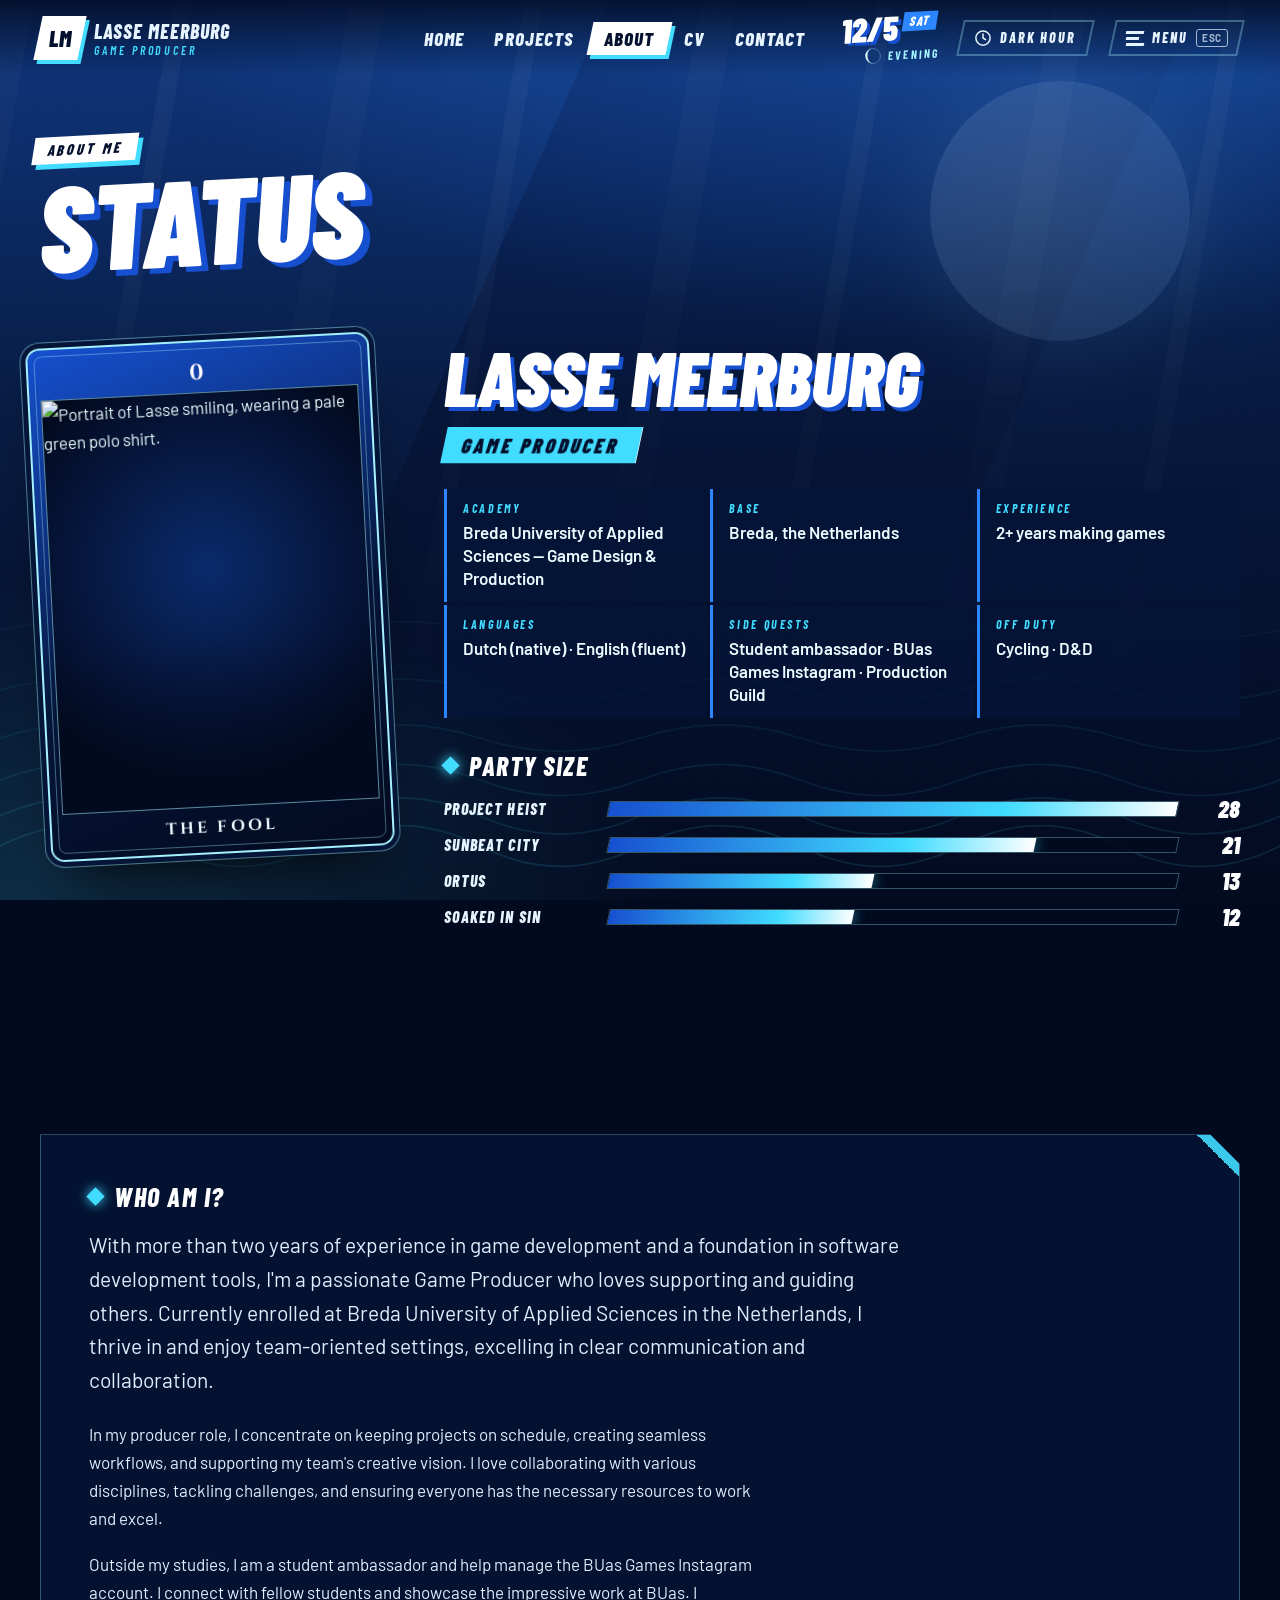
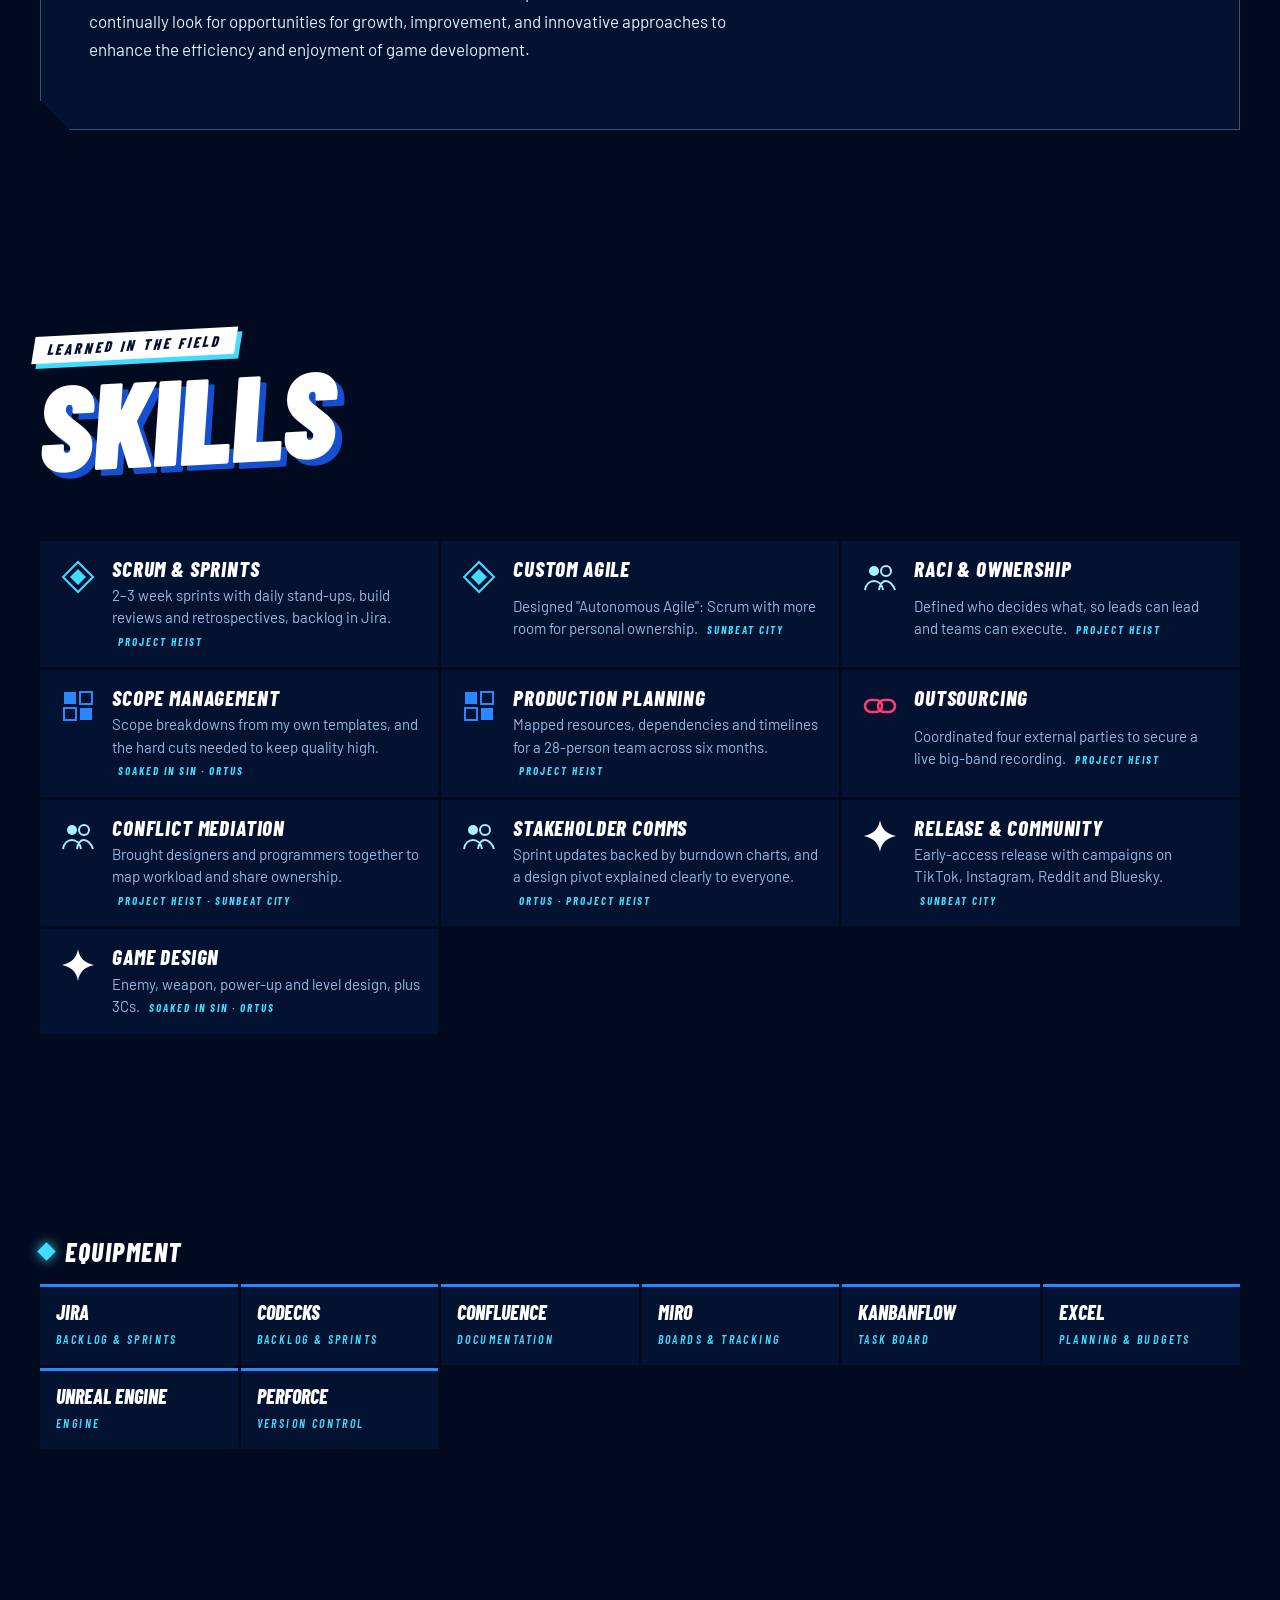
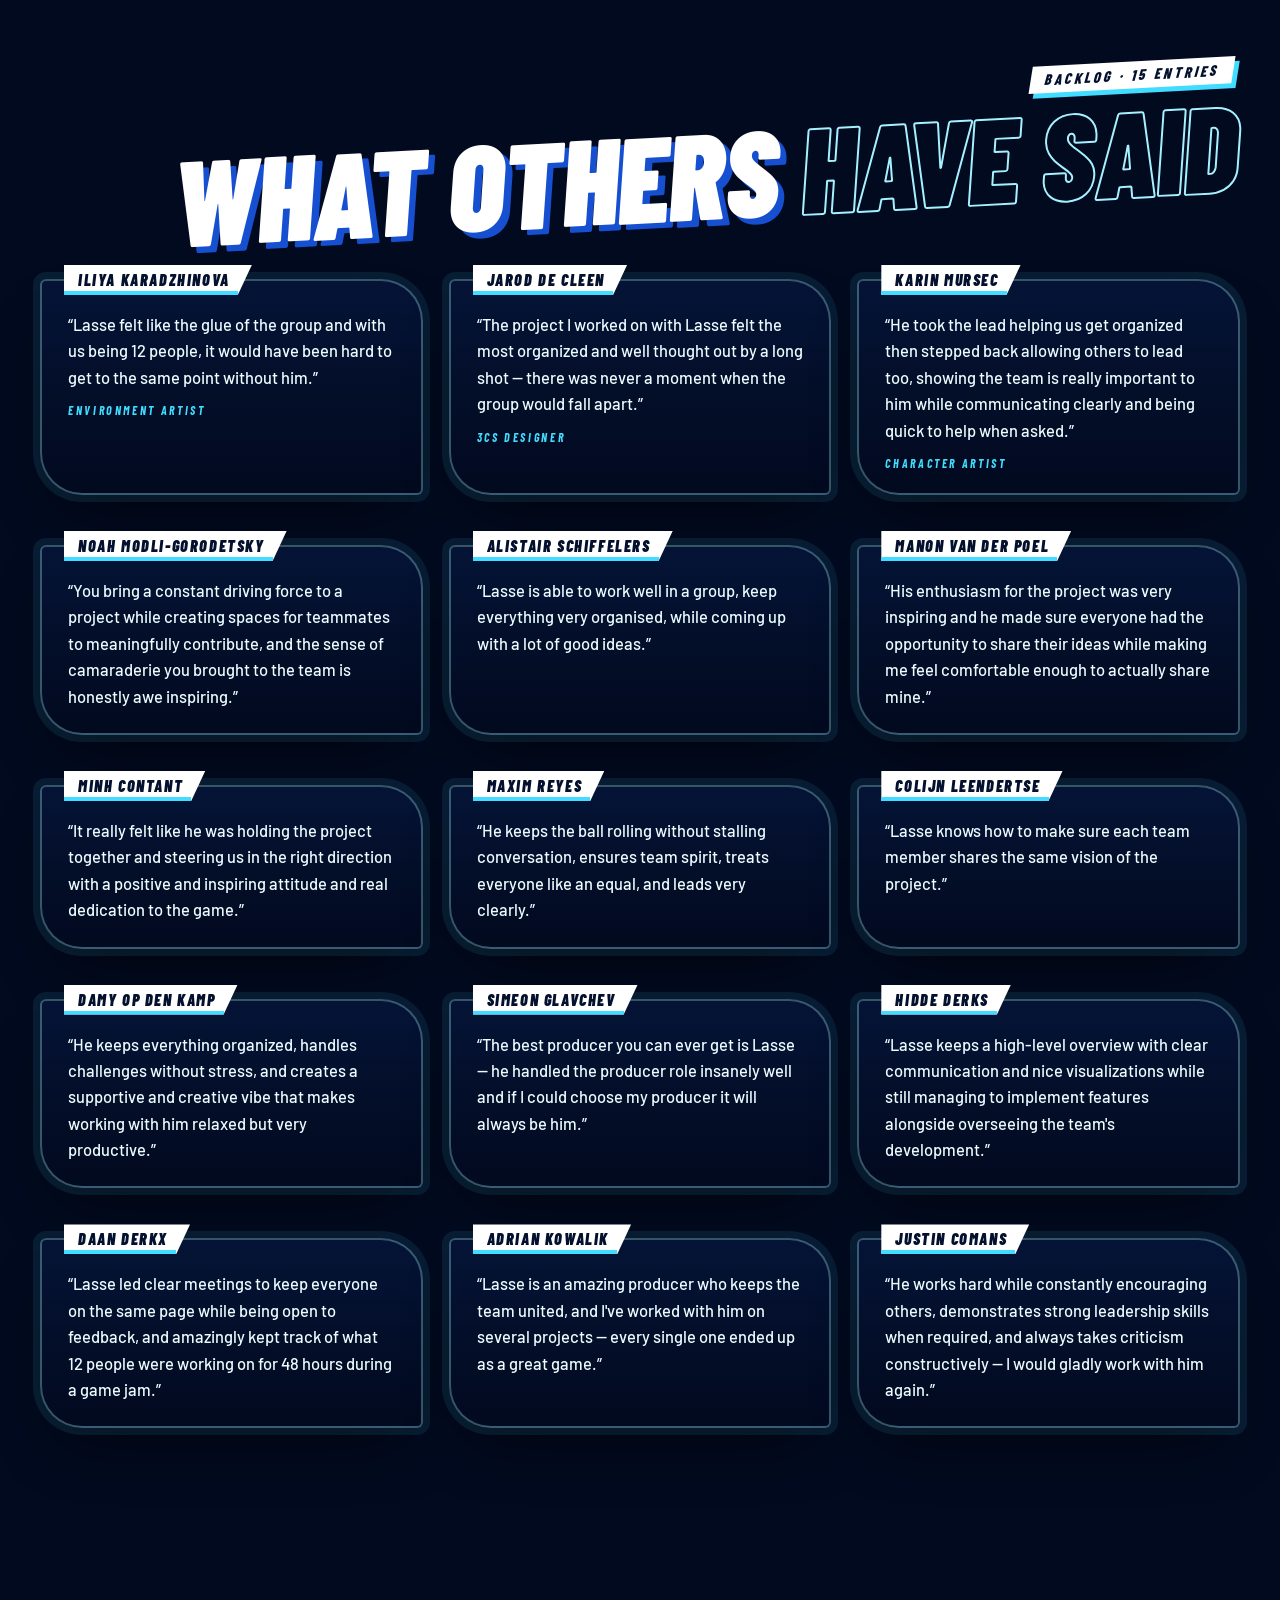
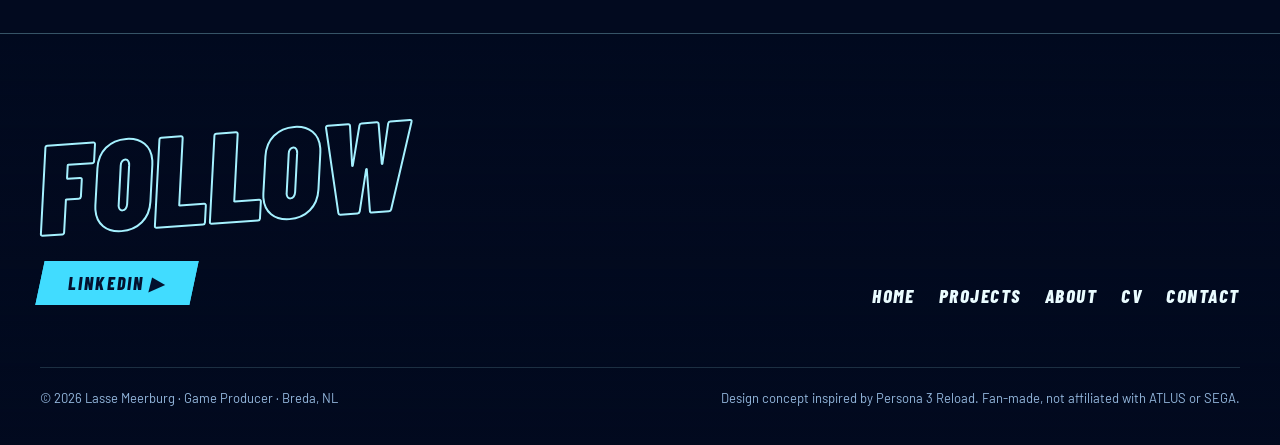
==== about.html @ f98d1767 "Add Persona 3 Reload-inspired portfolio concept Static redesign concept of lassemeerburg.squarespace" ====
<!doctype html>
<html lang="en" data-root="." data-page="about">
<head>
<meta charset="utf-8">
<meta name="viewport" content="width=device-width, initial-scale=1">
<title>About — Lasse Meerburg</title>
<meta name="description" content="About Lasse Meerburg: Game Producer at Breda University of Applied Sciences, his skills, tools and what teammates say about working with him.">
<meta name="theme-color" content="#051538">
<link rel="icon" href="data:image/svg+xml,%3Csvg xmlns='http://www.w3.org/2000/svg' viewBox='0 0 32 32'%3E%3Crect width='32' height='32' rx='7' fill='%23051538'/%3E%3Ccircle cx='16' cy='16' r='10' fill='%2341dcff'/%3E%3Ccircle cx='21' cy='12' r='9' fill='%23051538'/%3E%3C/svg%3E">
<link rel="preconnect" href="https://fonts.googleapis.com">
<link rel="preconnect" href="https://fonts.gstatic.com" crossorigin>
<link rel="stylesheet" href="https://fonts.googleapis.com/css2?family=Barlow+Condensed:ital,wght@0,500;0,600;0,700;0,800;0,900;1,500;1,600;1,700;1,800;1,900&family=Barlow:ital,wght@0,400;0,500;0,600;0,700;1,400&family=Cinzel:wght@500;700&display=swap">
<link rel="stylesheet" href="assets/css/style.css">
<script>(function(d){d.classList.add('js');try{var q=location.search.match(/[?&]theme=(dark-hour|day)(?=&|$)/),t=q?q[1]:localStorage.getItem('p3-theme');if(q)localStorage.setItem('p3-theme',t);if(t==='dark-hour'||(!t&&new Date().getHours()===0))d.dataset.theme='dark-hour';if(sessionStorage.getItem('p3-wipe'))d.classList.add('wipe-pending')}catch(e){}setTimeout(function(){if(!window.__p3)d.classList.remove('js','wipe-pending')},3000)})(document.documentElement)</script>
<script src="assets/js/site.js" defer></script>
</head>
<body>
<noscript><nav class="wrap" style="padding:20px 0"><a href="index.html">Home</a> · <a href="projects.html">Projects</a> · <a href="about.html">About</a> · <a href="cv.html">CV</a> · <a href="contact.html">Contact</a></nav></noscript>

<main id="main">

  <!-- ===== Status ===== -->
  <section class="section" style="padding-top:calc(var(--header-h) + 60px)" aria-labelledby="page-title">
    <div class="wrap">
      <header class="title">
        <span class="title__kicker">About me</span>
        <h1 class="title__main" id="page-title">Status</h1>
      </header>

      <div class="status">
        <div class="status__card">
          <div class="arcana" data-tilt>
            <span class="arcana__num">0</span>
            <span class="arcana__art"><img src="https://images.squarespace-cdn.com/content/v1/67a513989b3bf35e9ae5f112/c608c3dd-22d5-4766-8b79-aef9ff87ccad/picture+of+me.jpg?format=750w" alt="Portrait of Lasse smiling, wearing a pale green polo shirt."></span>
            <span class="arcana__name">The Fool</span>
          </div>
        </div>

        <div>
          <h2 class="status__name">Lasse Meerburg</h2>
          <p class="status__class">Game Producer</p>
          <dl class="params">
            <div><dt>Academy</dt><dd>Breda University of Applied Sciences — Game Design &amp; Production</dd></div>
            <div><dt>Base</dt><dd>Breda, the Netherlands</dd></div>
            <div><dt>Experience</dt><dd>2+ years making games</dd></div>
            <div><dt>Languages</dt><dd>Dutch (native) · English (fluent)</dd></div>
            <div><dt>Side quests</dt><dd>Student ambassador · BUas Games Instagram · Production Guild</dd></div>
            <div><dt>Off duty</dt><dd>Cycling · D&amp;D</dd></div>
          </dl>

          <h3 class="label">Party size</h3>
          <ul class="bars" data-reveal aria-label="Team size per project">
            <li class="bar"><span class="bar__label">Project Heist</span><span class="bar__track"><span class="bar__fill" style="--v:100%"></span></span><span class="bar__val">28</span></li>
            <li class="bar"><span class="bar__label">Sunbeat City</span><span class="bar__track"><span class="bar__fill" style="--v:75%"></span></span><span class="bar__val">21</span></li>
            <li class="bar"><span class="bar__label">ORTUS</span><span class="bar__track"><span class="bar__fill" style="--v:46.4%"></span></span><span class="bar__val">13</span></li>
            <li class="bar"><span class="bar__label">Soaked in Sin</span><span class="bar__track"><span class="bar__fill" style="--v:42.9%"></span></span><span class="bar__val">12</span></li>
          </ul>
        </div>
      </div>
    </div>
  </section>

  <!-- ===== Who am I ===== -->
  <section class="section section--tight" aria-labelledby="who-title">
    <div class="wrap">
      <div class="panel prose" data-reveal>
        <h2 class="label" id="who-title">Who am I?</h2>
        <p class="lead">With more than two years of experience in game development and a foundation in software development tools, I'm a passionate Game Producer who loves supporting and guiding others. Currently enrolled at Breda University of Applied Sciences in the Netherlands, I thrive in and enjoy team-oriented settings, excelling in clear communication and collaboration.</p>
        <p>In my producer role, I concentrate on keeping projects on schedule, creating seamless workflows, and supporting my team's creative vision. I love collaborating with various disciplines, tackling challenges, and ensuring everyone has the necessary resources to work and excel.</p>
        <p>Outside my studies, I am a student ambassador and help manage the BUas Games Instagram account. I connect with fellow students and showcase the impressive work at BUas. I continually look for opportunities for growth, improvement, and innovative approaches to enhance the efficiency and enjoyment of game development.</p>
      </div>
    </div>
  </section>

  <!-- ===== Skills ===== -->
  <section class="section" aria-labelledby="skills-title">
    <div class="wrap">
      <header class="title" data-reveal>
        <span class="title__kicker">Learned in the field</span>
        <h2 class="title__main" id="skills-title">Skills</h2>
      </header>
      <ul class="skills" data-reveal>
        <li class="skill"><span class="skill__icon" style="color:var(--cyan)"><svg viewBox="0 0 34 34" aria-hidden="true"><path d="M17 2 32 17 17 32 2 17Z" fill="none" stroke="currentColor" stroke-width="2"/><path d="M17 9 25 17 17 25 9 17Z" fill="currentColor"/></svg></span><span class="skill__name">Scrum &amp; Sprints</span><span class="skill__desc">2–3 week sprints with daily stand-ups, build reviews and retrospectives, backlog in Jira. <span class="skill__src">Project Heist</span></span></li>
        <li class="skill"><span class="skill__icon" style="color:var(--cyan)"><svg viewBox="0 0 34 34" aria-hidden="true"><path d="M17 2 32 17 17 32 2 17Z" fill="none" stroke="currentColor" stroke-width="2"/><path d="M17 9 25 17 17 25 9 17Z" fill="currentColor"/></svg></span><span class="skill__name">Custom Agile</span><span class="skill__desc">Designed "Autonomous Agile": Scrum with more room for personal ownership. <span class="skill__src">Sunbeat City</span></span></li>
        <li class="skill"><span class="skill__icon" style="color:var(--aqua)"><svg viewBox="0 0 34 34" aria-hidden="true"><circle cx="11" cy="11" r="5" fill="currentColor"/><circle cx="23" cy="11" r="5" fill="none" stroke="currentColor" stroke-width="2"/><path d="M2 30c1-6 5-9 9-9s8 3 9 9M16 30c1-6 4-9 7-9s7 3 9 9" fill="none" stroke="currentColor" stroke-width="2"/></svg></span><span class="skill__name">RACI &amp; Ownership</span><span class="skill__desc">Defined who decides what, so leads can lead and teams can execute. <span class="skill__src">Project Heist</span></span></li>
        <li class="skill"><span class="skill__icon" style="color:var(--azure)"><svg viewBox="0 0 34 34" aria-hidden="true"><rect x="3" y="3" width="12" height="12" fill="currentColor"/><rect x="19" y="3" width="12" height="12" fill="none" stroke="currentColor" stroke-width="2"/><rect x="3" y="19" width="12" height="12" fill="none" stroke="currentColor" stroke-width="2"/><rect x="19" y="19" width="12" height="12" fill="currentColor"/></svg></span><span class="skill__name">Scope Management</span><span class="skill__desc">Scope breakdowns from my own templates, and the hard cuts needed to keep quality high. <span class="skill__src">Soaked in Sin · ORTUS</span></span></li>
        <li class="skill"><span class="skill__icon" style="color:var(--azure)"><svg viewBox="0 0 34 34" aria-hidden="true"><rect x="3" y="3" width="12" height="12" fill="currentColor"/><rect x="19" y="3" width="12" height="12" fill="none" stroke="currentColor" stroke-width="2"/><rect x="3" y="19" width="12" height="12" fill="none" stroke="currentColor" stroke-width="2"/><rect x="19" y="19" width="12" height="12" fill="currentColor"/></svg></span><span class="skill__name">Production Planning</span><span class="skill__desc">Mapped resources, dependencies and timelines for a 28-person team across six months. <span class="skill__src">Project Heist</span></span></li>
        <li class="skill"><span class="skill__icon" style="color:var(--accent)"><svg viewBox="0 0 34 34" aria-hidden="true"><rect x="2" y="11" width="17" height="12" rx="6" fill="none" stroke="currentColor" stroke-width="2.5"/><rect x="15" y="11" width="17" height="12" rx="6" fill="none" stroke="currentColor" stroke-width="2.5"/></svg></span><span class="skill__name">Outsourcing</span><span class="skill__desc">Coordinated four external parties to secure a live big-band recording. <span class="skill__src">Project Heist</span></span></li>
        <li class="skill"><span class="skill__icon" style="color:var(--aqua)"><svg viewBox="0 0 34 34" aria-hidden="true"><circle cx="11" cy="11" r="5" fill="currentColor"/><circle cx="23" cy="11" r="5" fill="none" stroke="currentColor" stroke-width="2"/><path d="M2 30c1-6 5-9 9-9s8 3 9 9M16 30c1-6 4-9 7-9s7 3 9 9" fill="none" stroke="currentColor" stroke-width="2"/></svg></span><span class="skill__name">Conflict Mediation</span><span class="skill__desc">Brought designers and programmers together to map workload and share ownership. <span class="skill__src">Project Heist · Sunbeat City</span></span></li>
        <li class="skill"><span class="skill__icon" style="color:var(--aqua)"><svg viewBox="0 0 34 34" aria-hidden="true"><circle cx="11" cy="11" r="5" fill="currentColor"/><circle cx="23" cy="11" r="5" fill="none" stroke="currentColor" stroke-width="2"/><path d="M2 30c1-6 5-9 9-9s8 3 9 9M16 30c1-6 4-9 7-9s7 3 9 9" fill="none" stroke="currentColor" stroke-width="2"/></svg></span><span class="skill__name">Stakeholder Comms</span><span class="skill__desc">Sprint updates backed by burndown charts, and a design pivot explained clearly to everyone. <span class="skill__src">ORTUS · Project Heist</span></span></li>
        <li class="skill"><span class="skill__icon" style="color:var(--white)"><svg viewBox="0 0 34 34" aria-hidden="true"><path d="M17 1c1.5 9 6 13.5 16 16-10 2.5-14.5 7-16 16-1.5-9-6-13.5-16-16 10-2.5 14.5-7 16-16Z" fill="currentColor"/></svg></span><span class="skill__name">Release &amp; Community</span><span class="skill__desc">Early-access release with campaigns on TikTok, Instagram, Reddit and Bluesky. <span class="skill__src">Sunbeat City</span></span></li>
        <li class="skill"><span class="skill__icon" style="color:var(--white)"><svg viewBox="0 0 34 34" aria-hidden="true"><path d="M17 1c1.5 9 6 13.5 16 16-10 2.5-14.5 7-16 16-1.5-9-6-13.5-16-16 10-2.5 14.5-7 16-16Z" fill="currentColor"/></svg></span><span class="skill__name">Game Design</span><span class="skill__desc">Enemy, weapon, power-up and level design, plus 3Cs. <span class="skill__src">Soaked in Sin · ORTUS</span></span></li>
      </ul>
    </div>
  </section>

  <!-- ===== Equipment ===== -->
  <section class="section section--tight" aria-labelledby="equip-title">
    <div class="wrap">
      <h2 class="label" id="equip-title">Equipment</h2>
      <ul class="equip" data-reveal>
        <li><b>Jira</b><span>Backlog &amp; sprints</span></li>
        <li><b>Codecks</b><span>Backlog &amp; sprints</span></li>
        <li><b>Confluence</b><span>Documentation</span></li>
        <li><b>Miro</b><span>Boards &amp; tracking</span></li>
        <li><b>KanbanFlow</b><span>Task board</span></li>
        <li><b>Excel</b><span>Planning &amp; budgets</span></li>
        <li><b>Unreal Engine</b><span>Engine</span></li>
        <li><b>Perforce</b><span>Version control</span></li>
      </ul>
    </div>
  </section>

  <!-- ===== Backlog ===== -->
  <section class="section" id="backlog" aria-labelledby="backlog-title">
    <div class="wrap">
      <header class="title title--right" data-reveal>
        <span class="title__kicker">Backlog · 15 entries</span>
        <h2 class="title__main" id="backlog-title">What others <em>have said</em></h2>
      </header>
      <ul class="backlog">
        <li class="dialog dialog--sm" data-reveal><span class="dialog__name">Iliya Karadzhinova</span><p class="dialog__text">“Lasse felt like the glue of the group and with us being 12 people, it would have been hard to get to the same point without him.”</p><p class="dialog__role">Environment Artist</p></li>
        <li class="dialog dialog--sm" data-reveal><span class="dialog__name">Jarod de Cleen</span><p class="dialog__text">“The project I worked on with Lasse felt the most organized and well thought out by a long shot — there was never a moment when the group would fall apart.”</p><p class="dialog__role">3Cs Designer</p></li>
        <li class="dialog dialog--sm" data-reveal><span class="dialog__name">Karin Mursec</span><p class="dialog__text">“He took the lead helping us get organized then stepped back allowing others to lead too, showing the team is really important to him while communicating clearly and being quick to help when asked.”</p><p class="dialog__role">Character Artist</p></li>
        <li class="dialog dialog--sm" data-reveal><span class="dialog__name">Noah Modli-Gorodetsky</span><p class="dialog__text">“You bring a constant driving force to a project while creating spaces for teammates to meaningfully contribute, and the sense of camaraderie you brought to the team is honestly awe inspiring.”</p></li>
        <li class="dialog dialog--sm" data-reveal><span class="dialog__name">Alistair Schiffelers</span><p class="dialog__text">“Lasse is able to work well in a group, keep everything very organised, while coming up with a lot of good ideas.”</p></li>
        <li class="dialog dialog--sm" data-reveal><span class="dialog__name">Manon van der Poel</span><p class="dialog__text">“His enthusiasm for the project was very inspiring and he made sure everyone had the opportunity to share their ideas while making me feel comfortable enough to actually share mine.”</p></li>
        <li class="dialog dialog--sm" data-reveal><span class="dialog__name">Minh Contant</span><p class="dialog__text">“It really felt like he was holding the project together and steering us in the right direction with a positive and inspiring attitude and real dedication to the game.”</p></li>
        <li class="dialog dialog--sm" data-reveal><span class="dialog__name">Maxim Reyes</span><p class="dialog__text">“He keeps the ball rolling without stalling conversation, ensures team spirit, treats everyone like an equal, and leads very clearly.”</p></li>
        <li class="dialog dialog--sm" data-reveal><span class="dialog__name">Colijn Leendertse</span><p class="dialog__text">“Lasse knows how to make sure each team member shares the same vision of the project.”</p></li>
        <li class="dialog dialog--sm" data-reveal><span class="dialog__name">Damy op den Kamp</span><p class="dialog__text">“He keeps everything organized, handles challenges without stress, and creates a supportive and creative vibe that makes working with him relaxed but very productive.”</p></li>
        <li class="dialog dialog--sm" data-reveal><span class="dialog__name">Simeon Glavchev</span><p class="dialog__text">“The best producer you can ever get is Lasse — he handled the producer role insanely well and if I could choose my producer it will always be him.”</p></li>
        <li class="dialog dialog--sm" data-reveal><span class="dialog__name">Hidde Derks</span><p class="dialog__text">“Lasse keeps a high-level overview with clear communication and nice visualizations while still managing to implement features alongside overseeing the team's development.”</p></li>
        <li class="dialog dialog--sm" data-reveal><span class="dialog__name">Daan Derkx</span><p class="dialog__text">“Lasse led clear meetings to keep everyone on the same page while being open to feedback, and amazingly kept track of what 12 people were working on for 48 hours during a game jam.”</p></li>
        <li class="dialog dialog--sm" data-reveal><span class="dialog__name">Adrian Kowalik</span><p class="dialog__text">“Lasse is an amazing producer who keeps the team united, and I've worked with him on several projects — every single one ended up as a great game.”</p></li>
        <li class="dialog dialog--sm" data-reveal><span class="dialog__name">Justin Comans</span><p class="dialog__text">“He works hard while constantly encouraging others, demonstrates strong leadership skills when required, and always takes criticism constructively — I would gladly work with him again.”</p></li>
      </ul>
    </div>
  </section>

</main>
</body>
</html>
---- assets/css/style.css ----
/* ==========================================================================
   Lasse Meerburg — portfolio concept
   Visual direction inspired by Persona 3 Reload (fan-made, unofficial).
   ========================================================================== */

/* ---------- Tokens ------------------------------------------------------- */
:root {
  --abyss: #020a1f;
  --night: #051538;
  --deep: #0b2a6b;
  --blue: #1650d0;
  --azure: #2b86ff;
  --cyan: #41dcff;
  --aqua: #a5f1ff;
  --foam: #eafcff;
  --white: #ffffff;
  --ink: #03112e;
  --accent: #ff3d6e;
  --moon: #dff6ff;
  --moon-glow: rgba(165, 241, 255, .35);

  --text: #e6f4ff;
  --muted: #95b9df;
  --panel: rgba(5, 21, 56, .78);
  --panel-strong: rgba(2, 10, 31, .94);
  --line: rgba(165, 241, 255, .32);

  --skew: -12deg;
  --ease: cubic-bezier(.2, .9, .2, 1);
  --header-h: 76px;

  --f-display: "Barlow Condensed", "Arial Narrow", sans-serif;
  --f-body: "Barlow", system-ui, -apple-system, "Segoe UI", sans-serif;
  --f-tarot: "Cinzel", Georgia, serif;

  color-scheme: dark;
}

/* The Dark Hour: same layout, a sicker palette. */
:root[data-theme="dark-hour"] {
  --abyss: #020803;
  --night: #06170b;
  --deep: #0f3418;
  --blue: #2b6a20;
  --azure: #6fcf2f;
  --cyan: #c4ff4d;
  --aqua: #e3ffad;
  --foam: #f5ffe6;
  --ink: #071203;
  --accent: #e0002a;
  --moon: #f6f39a;
  --moon-glow: rgba(225, 255, 120, .45);

  --text: #effbe2;
  --muted: #a7c596;
  --panel: rgba(6, 23, 11, .8);
  --panel-strong: rgba(2, 10, 4, .95);
  --line: rgba(196, 255, 77, .32);
}

/* ---------- Base --------------------------------------------------------- */
*, *::before, *::after { box-sizing: border-box; }

html {
  -webkit-text-size-adjust: 100%;
  scroll-behavior: smooth;
  scroll-padding-top: calc(var(--header-h) + 16px);
  background: var(--abyss);
}

/* No body background: the root paints the base colour, and the fixed .bg layer
   (z-index -1) has to sit above it but below all content. */
body {
  margin: 0;
  min-height: 100vh;
  color: var(--text);
  font: 400 17px/1.65 var(--f-body);
  overflow-x: hidden;
  transition: color .6s;
}

img { max-width: 100%; display: block; }
a { color: var(--cyan); }
p { margin: 0 0 1.1em; }
::selection { background: var(--cyan); color: var(--ink); }
:focus-visible { outline: 3px solid var(--cyan); outline-offset: 3px; }

.sr-only {
  position: absolute; width: 1px; height: 1px; padding: 0; margin: -1px;
  overflow: hidden; clip: rect(0 0 0 0); white-space: nowrap; border: 0;
}

.skip {
  position: fixed; left: 16px; top: -60px; z-index: 300;
  padding: 10px 16px; background: var(--white); color: var(--ink);
  font: 800 italic 16px/1 var(--f-display); letter-spacing: .1em; text-transform: uppercase;
  text-decoration: none; transition: top .2s;
}
.skip:focus { top: 12px; }

.wrap { width: min(1200px, 100% - 32px); margin-inline: auto; }
.section { position: relative; padding: clamp(64px, 10vw, 140px) 0; }
.section--tight { padding: clamp(40px, 6vw, 80px) 0; }

/* Page-transition guard: keeps the incoming page covered until the wipe runs.
   Auto-reveals after 1.5s in case the script never loads. */
.wipe-pending body { visibility: hidden; animation: unhide 0s 1.5s forwards; }
@keyframes unhide { to { visibility: visible; } }

/* ---------- Background --------------------------------------------------- */
.bg {
  position: fixed; inset: 0; z-index: -1; overflow: hidden; pointer-events: none;
  background:
    radial-gradient(120% 80% at 78% -10%, color-mix(in srgb, var(--azure) 42%, transparent), transparent 60%),
    radial-gradient(90% 60% at 0% 100%, color-mix(in srgb, var(--cyan) 16%, transparent), transparent 60%),
    linear-gradient(180deg, var(--deep) 0%, var(--night) 45%, var(--abyss) 100%);
  transition: background .8s;
}
.bg__shard {
  position: absolute; top: -20vh; width: 60vw; height: 140vh;
  background: linear-gradient(180deg, color-mix(in srgb, var(--azure) 16%, transparent), transparent 70%);
  transform: skewX(-24deg);
}
.bg__shard--1 { left: -28vw; }
.bg__shard--2 { right: -38vw; opacity: .55; }
.bg__rays {
  position: absolute; inset: -20% -10%;
  background: repeating-linear-gradient(100deg,
    transparent 0 9%, rgba(255, 255, 255, .035) 9% 11%,
    transparent 11% 19%, rgba(255, 255, 255, .05) 19% 20%);
  -webkit-mask-image: linear-gradient(180deg, #000 0%, transparent 75%);
  mask-image: linear-gradient(180deg, #000 0%, transparent 75%);
  animation: rays 18s ease-in-out infinite alternate;
}
@keyframes rays { to { transform: translateX(4%) skewX(-4deg); } }

.bg__moon {
  position: absolute; top: 9vh; right: 7vw;
  width: min(22vw, 260px); aspect-ratio: 1; border-radius: 50%;
  background: radial-gradient(circle at 38% 35%, var(--moon), color-mix(in srgb, var(--moon) 65%, var(--azure)) 72%);
  box-shadow: 0 0 60px 18px var(--moon-glow), 0 0 220px 60px color-mix(in srgb, var(--moon-glow) 45%, transparent);
  opacity: .14;
  transition: width 1.2s var(--ease), top 1.2s var(--ease), right 1.2s var(--ease), opacity 1.2s;
}
:root[data-theme="dark-hour"] .bg__moon { opacity: .85; width: min(48vw, 580px); top: -8vh; right: -8vw; }

.bg__waves {
  position: absolute; left: 0; bottom: -2vh; width: 200%; height: 40vh;
  color: var(--cyan); opacity: .35;
  animation: waves 26s linear infinite;
}
.bg__waves svg { width: 100%; height: 100%; }
@keyframes waves { to { transform: translateX(-50%); } }

.bubble {
  position: absolute; bottom: -40px; left: var(--x);
  width: var(--s); height: var(--s); border-radius: 50%;
  border: 1px solid color-mix(in srgb, var(--aqua) 55%, transparent);
  background: radial-gradient(circle at 30% 30%, rgba(255, 255, 255, .55), transparent 42%);
  opacity: 0;
  animation: rise var(--d) linear var(--delay) infinite;
}
@keyframes rise {
  0% { transform: translate(0, 0); opacity: 0; }
  10% { opacity: .75; }
  50% { transform: translate(var(--drift), -55vh); }
  90% { opacity: .5; }
  100% { transform: translate(0, -112vh); opacity: 0; }
}

.bg__grain {
  position: absolute; inset: 0; opacity: .06; mix-blend-mode: overlay;
  background-image: url("data:image/svg+xml;utf8,<svg xmlns='http://www.w3.org/2000/svg' width='160' height='160'><filter id='n'><feTurbulence type='fractalNoise' baseFrequency='.9' numOctaves='2' stitchTiles='stitch'/></filter><rect width='100%' height='100%' filter='url(%23n)'/></svg>");
}
:root[data-theme="dark-hour"] .bg::after {
  content: ""; position: absolute; inset: 0;
  background: radial-gradient(ellipse at 50% 125%, rgba(170, 0, 24, .4), transparent 60%);
}

/* ---------- Header ------------------------------------------------------- */
.hdr {
  position: fixed; inset: 0 0 auto 0; z-index: 50;
  height: var(--header-h);
  display: flex; align-items: center; gap: clamp(10px, 2vw, 22px);
  padding: 0 clamp(16px, 3vw, 40px);
  background: linear-gradient(180deg, color-mix(in srgb, var(--abyss) 85%, transparent), transparent);
  transition: background .3s, box-shadow .3s;
}
.hdr.is-scrolled { background: var(--panel-strong); box-shadow: 0 1px 0 var(--line); }

.brand { display: flex; align-items: center; gap: 12px; color: var(--text); text-decoration: none; }
.brand__mark {
  display: grid; place-items: center; width: 44px; height: 44px; flex: none;
  background: var(--white); color: var(--ink);
  font: 900 italic 22px/1 var(--f-display);
  transform: skew(var(--skew)); box-shadow: 4px 4px 0 var(--cyan);
  transition: box-shadow .2s, transform .2s var(--ease);
}
.brand__mark span { transform: skew(12deg); }
.brand:hover .brand__mark { box-shadow: 6px 6px 0 var(--cyan); transform: skew(var(--skew)) translate(-2px, -2px); }
.brand__name { font: 800 italic 20px/1 var(--f-display); letter-spacing: .05em; text-transform: uppercase; white-space: nowrap; }
.brand__name small { display: block; margin-top: 3px; font-weight: 600; font-size: 12px; color: var(--cyan); letter-spacing: .24em; }

.nav { margin-left: auto; display: flex; gap: 2px; }
.nav a {
  position: relative; isolation: isolate;
  padding: 9px 14px;
  font: 800 italic 19px/1 var(--f-display); letter-spacing: .06em; text-transform: uppercase;
  color: var(--text); text-decoration: none;
  transition: color .2s;
}
.nav a::before {
  content: ""; position: absolute; inset: 2px 0; z-index: -1;
  background: var(--white);
  transform: skew(var(--skew)) scaleX(0); transform-origin: left;
  transition: transform .25s var(--ease);
}
.nav a:hover, .nav a[aria-current="page"] { color: var(--ink); }
.nav a:hover::before, .nav a[aria-current="page"]::before { transform: skew(var(--skew)) scaleX(1); }
.nav a[aria-current="page"]::before { box-shadow: 4px 4px 0 var(--cyan); }

/* Calendar (top-right date, moon phase, time of day) */
.cal { display: grid; justify-items: end; gap: 2px; transform: rotate(-3deg); user-select: none; }
.cal__date { display: flex; align-items: flex-start; gap: 6px; }
.cal__md { font: 900 italic 34px/.9 var(--f-display); color: var(--white); text-shadow: 3px 3px 0 var(--blue); }
.cal__dow {
  padding: 3px 7px; background: var(--cyan); color: var(--ink);
  font: 800 italic 13px/1 var(--f-display); letter-spacing: .08em;
  transform: skew(var(--skew));
}
.cal__dow[data-day="0"] { background: var(--accent); color: var(--white); }
.cal__dow[data-day="6"] { background: var(--azure); color: var(--white); }
.cal__row { display: flex; align-items: center; gap: 6px; }
.cal__tod { font: 700 italic 12px/1 var(--f-display); letter-spacing: .18em; text-transform: uppercase; color: var(--aqua); white-space: nowrap; }
.moon { width: 18px; height: 18px; }
.moon__dark { fill: color-mix(in srgb, var(--night) 70%, var(--azure)); stroke: color-mix(in srgb, var(--aqua) 40%, transparent); stroke-width: 1; }
.moon__lit { fill: var(--moon); }
:root[data-theme="dark-hour"] .cal__tod { color: var(--cyan); animation: flicker 3s infinite; }
@keyframes flicker { 0%, 92%, 100% { opacity: 1; } 94% { opacity: .2; } 96% { opacity: .9; } 97% { opacity: .3; } }

.dh-btn, .menu-btn {
  position: relative; isolation: isolate;
  display: inline-flex; align-items: center; gap: 8px;
  padding: 9px 14px; border: 0; background: none; cursor: pointer;
  color: var(--text);
  font: 800 italic 14px/1 var(--f-display); letter-spacing: .14em; text-transform: uppercase;
  transition: color .2s;
}
.dh-btn::before, .menu-btn::before {
  content: ""; position: absolute; inset: 0; z-index: -1;
  border: 2px solid var(--line); transform: skew(var(--skew));
  transition: background .2s, border-color .2s;
}
.dh-btn:hover, .menu-btn:hover { color: var(--ink); }
.dh-btn:hover::before, .menu-btn:hover::before { background: var(--white); border-color: var(--white); }
.dh-btn svg { width: 18px; height: 18px; }
.dh-btn[aria-pressed="true"] { color: var(--ink); }
.dh-btn[aria-pressed="true"]::before { background: var(--cyan); border-color: var(--cyan); }
.menu-btn__bars { display: grid; gap: 3px; }
.menu-btn__bars i { display: block; width: 18px; height: 3px; background: currentColor; transform: skew(var(--skew)); }
.menu-btn__bars i:nth-child(2) { width: 13px; }
.menu-btn kbd {
  font: 700 10px/1 var(--f-body); letter-spacing: .05em; padding: 3px 5px;
  border: 1px solid currentColor; border-radius: 3px; opacity: .7;
}

/* ---------- Full-screen menu (pause-menu homage) ------------------------- */
.menu { position: fixed; inset: 0; z-index: 100; display: grid; align-content: center; justify-items: end; padding: 6vh 7vw; overflow: hidden; }
.menu[hidden] { display: none; }
.menu__bg {
  position: absolute; inset: 0;
  background:
    repeating-linear-gradient(115deg, transparent 0 46px, rgba(255, 255, 255, .025) 46px 92px),
    linear-gradient(115deg, var(--panel-strong) 0 34%, var(--cyan) 34% 34.6%, color-mix(in srgb, var(--deep) 96%, transparent) 34.6%);
  animation: menuBg .45s var(--ease) both;
}
@keyframes menuBg {
  from { clip-path: polygon(110% 0, 110% 0, 100% 100%, 100% 100%); }
  to { clip-path: polygon(-30% 0, 110% 0, 100% 100%, -40% 100%); }
}
.menu__deco {
  position: absolute; left: -2vw; bottom: -4vh;
  font: 900 italic 34vh/.8 var(--f-display); text-transform: uppercase;
  color: transparent; -webkit-text-stroke: 1px color-mix(in srgb, var(--aqua) 25%, transparent);
  transform: rotate(-8deg); pointer-events: none; white-space: nowrap;
}
.menu__list { position: relative; display: flex; flex-direction: column; align-items: flex-end; transform: rotate(-8deg); }
.menu__item {
  --x: calc(var(--i) * -42px);
  position: relative; isolation: isolate;
  display: flex; align-items: baseline; gap: 18px;
  padding: 0 26px;
  font: 900 italic clamp(46px, 8.6vw, 116px)/.95 var(--f-display); text-transform: uppercase; letter-spacing: -.01em;
  color: var(--aqua); text-decoration: none;
  transform: translateX(var(--x));
  animation: menuItem .5s var(--ease) both;
  animation-delay: calc(var(--i) * 55ms + 90ms);
  transition: color .15s;
}
@keyframes menuItem { from { opacity: 0; translate: 140px 0; } to { opacity: 1; translate: 0 0; } }
.menu__item::before {
  content: ""; position: absolute; inset: 10% -12px 6%; z-index: -1;
  background: var(--white); box-shadow: 12px 12px 0 var(--cyan);
  transform: skew(var(--skew)) scaleX(0); transform-origin: right;
  transition: transform .22s var(--ease);
}
.menu__item.is-active { color: var(--ink); }
.menu__item.is-active::before { transform: skew(var(--skew)) scaleX(1); }
.menu__item:focus-visible { outline: none; }
.menu__num { font-size: .26em; color: var(--cyan); letter-spacing: .1em; }
.menu__item.is-active .menu__num { color: var(--blue); }
.menu__tag {
  font: 700 italic 15px/1 var(--f-display); letter-spacing: .24em; color: var(--muted);
  opacity: 0; transition: opacity .2s;
}
.menu__item.is-active .menu__tag { opacity: 1; color: var(--blue); }
.menu__hint {
  position: absolute; left: 7vw; bottom: 5vh; margin: 0;
  font: 700 italic 14px/1.6 var(--f-display); letter-spacing: .22em; text-transform: uppercase; color: var(--muted);
}
.menu__hint kbd { font: inherit; color: var(--white); }
.menu__close { position: absolute; top: 18px; right: clamp(16px, 3vw, 40px); }
.menu__cal { position: absolute; left: 7vw; top: 6vh; transform: rotate(-3deg) scale(1.6); transform-origin: left top; }
.menu__cal .cal { justify-items: start; transform: none; }
html.menu-open { overflow: hidden; }

/* ---------- Page wipe ---------------------------------------------------- */
.wipe { position: fixed; inset: 0; z-index: 250; pointer-events: none; overflow: hidden; visibility: hidden; }
.wipe.is-in, .wipe.is-out { visibility: visible; }
.wipe i { position: absolute; top: -12%; bottom: -12%; left: -30%; width: 160%; transform: skewX(-18deg) translateX(-112%); }
.wipe i:nth-child(1) { background: var(--white); }
.wipe i:nth-child(2) { background: var(--cyan); }
.wipe i:nth-child(3) { background: var(--deep); }
.wipe.is-in i { animation: wipeIn .48s var(--ease) both; }
.wipe.is-in i:nth-child(2) { animation-delay: .06s; }
.wipe.is-in i:nth-child(3) { animation-delay: .12s; }
.wipe.is-out i { animation: wipeOut .6s var(--ease) both; }
.wipe.is-out i:nth-child(2) { animation-delay: .05s; }
.wipe.is-out i:nth-child(1) { animation-delay: .1s; }
@keyframes wipeIn { from { transform: skewX(-18deg) translateX(-112%); } to { transform: skewX(-18deg) translateX(0); } }
@keyframes wipeOut { from { transform: skewX(-18deg) translateX(0); } to { transform: skewX(-18deg) translateX(112%); } }

/* ---------- Dark Hour flash --------------------------------------------- */
.dh-flash {
  position: fixed; inset: 0; z-index: 180; display: grid; place-content: center; text-align: center;
  pointer-events: none; opacity: 0;
  background: radial-gradient(circle at 50% 50%, rgba(196, 255, 77, .3), rgba(2, 8, 3, .97) 65%);
}
.dh-flash--day { background: radial-gradient(circle at 50% 50%, rgba(65, 220, 255, .35), rgba(2, 10, 31, .97) 65%); }
.dh-flash.is-on { animation: dhflash 1.5s ease forwards; }
.dh-flash__time { font: 900 italic clamp(72px, 16vw, 200px)/.9 var(--f-display); color: #f5ffe6; text-shadow: 0 0 40px #c4ff4d; }
.dh-flash--day .dh-flash__time { text-shadow: 0 0 40px #41dcff; }
.dh-flash__sub { margin-top: 10px; font: 700 italic 18px/1 var(--f-display); letter-spacing: .5em; text-transform: uppercase; color: #f5ffe6; }
@keyframes dhflash { 0% { opacity: 0; } 14% { opacity: 1; } 68% { opacity: 1; } 100% { opacity: 0; } }

/* ---------- Typography components --------------------------------------- */
.kicker {
  display: inline-block; margin: 0 0 14px;
  font: 700 italic 14px/1.2 var(--f-display); letter-spacing: .26em; text-transform: uppercase;
  color: var(--cyan);
}

.title { position: relative; margin: 0 0 clamp(36px, 5vw, 64px); transform: rotate(-3deg); transform-origin: left bottom; }
.title--right { text-align: right; transform-origin: right bottom; }
.title__kicker {
  display: inline-block; margin-bottom: 8px; padding: 6px 14px;
  background: var(--white); color: var(--ink);
  font: 800 italic 15px/1 var(--f-display); letter-spacing: .2em; text-transform: uppercase;
  transform: skew(var(--skew)); box-shadow: 5px 5px 0 var(--cyan);
}
.title__main {
  margin: 0;
  font: 900 italic clamp(54px, 9.5vw, 128px)/.86 var(--f-display); text-transform: uppercase; letter-spacing: -.01em;
  color: var(--white); text-shadow: .05em .05em 0 var(--blue);
}
.title__main em { font-style: inherit; color: transparent; -webkit-text-stroke: 2px var(--aqua); text-shadow: none; }

.label {
  display: flex; align-items: center; gap: 12px; margin: 0 0 18px;
  font: 800 italic 26px/1.05 var(--f-display); letter-spacing: .06em; text-transform: uppercase; color: var(--white);
}
.label::before { content: ""; flex: none; width: 13px; height: 13px; background: var(--cyan); transform: rotate(45deg); box-shadow: 0 0 12px var(--cyan); }

.lead { font-size: clamp(18px, 1.9vw, 21px); line-height: 1.6; color: var(--foam); max-width: 68ch; }
.prose p, .prose li { max-width: 68ch; color: color-mix(in srgb, var(--text) 90%, var(--muted)); }
.prose ul { padding-left: 1.2em; }
.prose li { margin-bottom: .4em; }
.prose li::marker { color: var(--cyan); }
.prose strong { color: var(--white); }

.h3 {
  display: flex; align-items: center; flex-wrap: wrap; gap: 14px; margin: 0 0 18px;
  font: 900 italic clamp(30px, 4vw, 48px)/1 var(--f-display); text-transform: uppercase; color: var(--white);
}
.h3 span {
  display: inline-grid; place-items: center; min-width: 2.2em; padding: 6px 8px;
  font-size: .42em; letter-spacing: .1em; color: var(--ink); background: var(--cyan);
  transform: skew(var(--skew));
}

/* ---------- Buttons & choices ------------------------------------------- */
.btn {
  --bg: color-mix(in srgb, var(--night) 70%, transparent); --fg: var(--text); --bd: var(--aqua);
  position: relative; isolation: isolate;
  display: inline-flex; align-items: center; gap: 10px;
  padding: 13px 28px;
  font: 800 italic 18px/1 var(--f-display); letter-spacing: .12em; text-transform: uppercase;
  color: var(--fg); text-decoration: none;
  border: 0; background: none; cursor: pointer;
  transition: color .18s, translate .2s var(--ease);
}
.btn::before {
  content: ""; position: absolute; inset: 0; z-index: -1;
  background: var(--bg); border: 2px solid var(--bd);
  transform: skew(var(--skew));
  transition: background .18s, border-color .18s, box-shadow .2s;
}
.btn::after {
  content: ""; position: absolute; left: -22px; top: 50%;
  border-style: solid; border-width: 8px 0 8px 13px; border-color: transparent transparent transparent var(--cyan);
  translate: -8px -50%; opacity: 0; transition: opacity .2s, translate .2s var(--ease);
}
.btn:hover, .btn:focus-visible { --bg: var(--white); --bd: var(--white); --fg: var(--ink); translate: 6px 0; }
.btn:hover::before, .btn:focus-visible::before { box-shadow: 6px 6px 0 var(--cyan); }
.btn:hover::after, .btn:focus-visible::after { opacity: 1; translate: 0 -50%; }
.btn--solid { --bg: var(--cyan); --bd: var(--cyan); --fg: var(--ink); }
.btn-row { display: flex; flex-wrap: wrap; gap: 18px 26px; align-items: center; }

.badge {
  display: inline-flex; align-items: center; gap: 10px; padding: 10px 18px;
  font: 800 italic 15px/1 var(--f-display); letter-spacing: .2em; text-transform: uppercase;
  color: var(--cyan); border: 2px dashed var(--line);
}
.badge::before { content: ""; width: 9px; height: 9px; border-radius: 50%; background: var(--cyan); animation: pulse 1.6s ease-in-out infinite; }
@keyframes pulse { 50% { opacity: .25; } }

.choices { display: grid; gap: 12px; justify-items: end; margin-top: 30px; }
.choice {
  position: relative; isolation: isolate;
  width: min(440px, 100%); padding: 15px 28px 15px 50px;
  font: 700 italic 21px/1.2 var(--f-display); letter-spacing: .04em;
  color: var(--foam); text-decoration: none;
  transition: color .15s, translate .2s var(--ease);
}
.choice::before {
  content: ""; position: absolute; inset: 0; z-index: -1;
  background: color-mix(in srgb, var(--night) 92%, transparent); border: 2px solid var(--line);
  transform: skew(var(--skew)); transition: background .15s, border-color .15s, box-shadow .2s;
}
.choice::after {
  content: ""; position: absolute; left: 20px; top: 50%;
  border-style: solid; border-width: 7px 0 7px 12px; border-color: transparent transparent transparent var(--cyan);
  translate: 0 -50%; opacity: .45; transition: opacity .15s, border-color .15s;
}
.choice small { display: block; margin-top: 4px; font: 600 13px/1 var(--f-body); letter-spacing: .14em; text-transform: uppercase; color: var(--muted); }
.choice:hover, .choice:focus-visible { color: var(--ink); translate: -10px 0; }
.choice:hover small, .choice:focus-visible small { color: var(--blue); }
.choice:hover::before, .choice:focus-visible::before { background: var(--white); border-color: var(--white); box-shadow: 8px 8px 0 var(--cyan); }
.choice:hover::after, .choice:focus-visible::after { opacity: 1; border-left-color: var(--blue); }

/* ---------- Chips & facts ------------------------------------------------ */
.chips { display: flex; flex-wrap: wrap; gap: 8px; align-items: center; margin: 12px 0; }
.chips__label { min-width: 88px; font: 700 italic 13px/1 var(--f-display); letter-spacing: .22em; text-transform: uppercase; color: var(--muted); }
.chip {
  display: inline-block; padding: 6px 16px 6px 18px;
  font: 600 14px/1.25 var(--f-body); color: var(--foam);
  background: linear-gradient(90deg, var(--cyan) 0 4px, color-mix(in srgb, var(--azure) 24%, transparent) 4px);
  clip-path: polygon(8px 0, 100% 0, calc(100% - 8px) 100%, 0 100%);
}

.facts { display: grid; grid-template-columns: repeat(auto-fit, minmax(170px, 1fr)); gap: 3px; margin: 0 0 18px; }
.facts div { padding: 11px 15px; background: color-mix(in srgb, var(--night) 82%, transparent); border-left: 3px solid var(--azure); }
.facts dt { margin-bottom: 5px; font: 700 italic 12px/1 var(--f-display); letter-spacing: .24em; text-transform: uppercase; color: var(--cyan); }
.facts dd { margin: 0; font-weight: 600; line-height: 1.35; color: var(--foam); }

/* ---------- Panels ------------------------------------------------------- */
.panel {
  position: relative;
  padding: clamp(24px, 4vw, 48px);
  background: var(--panel);
  border: 1px solid var(--line);
  clip-path: polygon(0 0, calc(100% - 30px) 0, 100% 30px, 100% 100%, 30px 100%, 0 calc(100% - 30px));
  -webkit-backdrop-filter: blur(6px); backdrop-filter: blur(6px);
}
.panel::after {
  content: ""; position: absolute; top: 0; right: 0; width: 42px; height: 42px;
  background: linear-gradient(225deg, var(--cyan) 0 50%, transparent 50%); opacity: .9;
}

/* ---------- Dialogue box ------------------------------------------------- */
.dialog {
  position: relative; margin-top: 22px;
  padding: 36px clamp(22px, 4vw, 48px) 32px;
  background: linear-gradient(180deg, color-mix(in srgb, var(--night) 93%, transparent), color-mix(in srgb, var(--abyss) 96%, transparent));
  border: 2px solid var(--line);
  border-radius: 6px 42px 6px 42px;
  box-shadow: 0 0 0 7px color-mix(in srgb, var(--cyan) 9%, transparent), 0 30px 60px -24px rgba(0, 0, 0, .7);
}
.dialog__name {
  position: absolute; top: -20px; left: 30px;
  padding: 9px 26px 9px 18px;
  background: var(--white); color: var(--ink);
  font: 900 italic 20px/1 var(--f-display); letter-spacing: .1em; text-transform: uppercase;
  clip-path: polygon(0 0, 100% 0, calc(100% - 14px) 100%, 0 100%);
}
.dialog__name::after { content: ""; position: absolute; left: 0; right: 14px; bottom: 0; height: 4px; background: var(--cyan); }
.dialog__text { position: relative; margin: 0; font: 500 clamp(18px, 2.1vw, 23px)/1.6 var(--f-body); color: var(--foam); }
.dialog__role { margin: 14px 0 0; font: 700 italic 14px/1 var(--f-display); letter-spacing: .22em; text-transform: uppercase; color: var(--cyan); }
.dialog__role:empty { display: none; }
.dialog__next { position: absolute; right: 26px; bottom: 14px; color: var(--cyan); font-size: 15px; animation: bob 1s ease-in-out infinite; }
@keyframes bob { 50% { transform: translateY(5px); } }
.tw-ghost { color: transparent; }
.tw-live { position: absolute; inset: 0; }
.dialog--sm { padding: 30px 26px 24px; margin-top: 20px; }
.dialog--sm .dialog__name { font-size: 16px; padding: 7px 22px 7px 14px; top: -16px; left: 22px; }
.dialog--sm .dialog__text { font-size: 16.5px; }
.dialog--sm .dialog__role { font-size: 12px; }

/* ---------- Hero (home) -------------------------------------------------- */
.hero {
  position: relative; min-height: min(100svh, 980px);
  display: grid; align-items: center;
  padding: calc(var(--header-h) + 36px) 0 96px;
  overflow: hidden;
}
.hero__grid { display: grid; grid-template-columns: 1.15fr .85fr; gap: clamp(28px, 4vw, 64px); align-items: center; }
.hero__copy { position: relative; z-index: 1; }
.hero__title {
  margin: 0;
  font: 900 italic clamp(68px, 12.2vw, 188px)/.8 var(--f-display); text-transform: uppercase; letter-spacing: -.015em;
  transform: rotate(-6deg); transform-origin: left center;
}
.hero__title span { display: block; }
.hero__title span:first-child { color: var(--white); text-shadow: .045em .045em 0 var(--blue), .09em .09em 0 color-mix(in srgb, var(--cyan) 35%, transparent); }
.hero__title span:last-child { padding-left: .32em; color: transparent; -webkit-text-stroke: clamp(1.5px, .22vw, 3px) var(--aqua); }
.hero__role {
  display: inline-block; margin: 38px 0 0 .5em; padding: 11px 24px;
  background: var(--cyan); color: var(--ink);
  font: 900 italic clamp(22px, 2.8vw, 36px)/1 var(--f-display); letter-spacing: .14em; text-transform: uppercase;
  transform: rotate(-6deg) skew(var(--skew)); box-shadow: 8px 8px 0 var(--white);
}
.hero__lead { max-width: 44ch; margin: 44px 0 0; font-size: 18px; color: var(--muted); }
.hero__lead strong { color: var(--foam); font-weight: 600; }
.hero__stats { display: flex; flex-wrap: wrap; gap: clamp(18px, 3.5vw, 44px); list-style: none; padding: 0; margin: 30px 0 36px; }
.hero__stats li { font: 700 italic 14px/1.1 var(--f-display); letter-spacing: .14em; text-transform: uppercase; color: var(--muted); }
.hero__stats b { display: block; margin-bottom: 4px; font: 900 italic 54px/.9 var(--f-display); letter-spacing: 0; color: var(--white); text-shadow: 3px 3px 0 var(--blue); }

.hero__photo { --para: polygon(16% 0, 100% 0, 84% 100%, 0 100%); position: relative; margin: 0; width: 100%; max-width: 480px; aspect-ratio: 4 / 5; justify-self: end; }
.hero__frame { position: absolute; inset: 0; translate: 18px 18px; background: var(--cyan); clip-path: var(--para); }
.hero__frame--2 { translate: -14px -14px; background: none; border: 0; box-shadow: inset 0 0 0 2px var(--aqua); opacity: .5; }
.hero__img { position: absolute; inset: 0; overflow: hidden; clip-path: var(--para); background: var(--deep); }
.hero__img img { width: 100%; height: 100%; object-fit: cover; object-position: 38% 28%; filter: saturate(.85) contrast(1.06); transition: transform 1.4s var(--ease); }
.hero__img::before { content: ""; position: absolute; inset: 0; z-index: 1; background: var(--azure); mix-blend-mode: color; opacity: .32; transition: opacity .6s; }
.hero__img::after { content: ""; position: absolute; inset: 0; z-index: 1; background: linear-gradient(200deg, transparent 35%, color-mix(in srgb, var(--blue) 75%, transparent)); mix-blend-mode: multiply; }
.hero__photo:hover .hero__img img { transform: scale(1.04); }
.hero__photo:hover .hero__img::before { opacity: .12; }
.hero__badge {
  position: absolute; left: -4%; bottom: 9%; z-index: 2;
  padding: 10px 20px; background: var(--white); color: var(--ink);
  font: 700 15px/1 var(--f-tarot); letter-spacing: .2em; text-transform: uppercase;
  transform: skew(var(--skew)); box-shadow: 6px 6px 0 var(--blue);
}
.hero__memento {
  position: absolute; right: -1vw; top: 50%; z-index: 0;
  writing-mode: vertical-rl; transform: translateY(-50%);
  font: 900 italic clamp(90px, 10vw, 150px)/1 var(--f-display); letter-spacing: .06em; text-transform: uppercase; white-space: nowrap;
  color: transparent; -webkit-text-stroke: 1px color-mix(in srgb, var(--aqua) 22%, transparent);
  pointer-events: none; user-select: none;
}
.hero__prompt {
  position: absolute; left: 50%; bottom: 26px; translate: -50% 0;
  font: 700 italic 14px/1 var(--f-display); letter-spacing: .34em; text-transform: uppercase;
  color: var(--aqua); text-decoration: none; white-space: nowrap;
  animation: breathe 2.2s ease-in-out infinite;
}
@keyframes breathe { 50% { opacity: .35; } }

@media (prefers-reduced-motion: no-preference) {
  .hero__title span { animation: slam .9s var(--ease) both; }
  .hero__title span:last-child { animation-delay: .12s; }
  .hero__role { animation: slam .9s .24s var(--ease) both; }
  .hero__photo { animation: photoIn 1.1s .1s var(--ease) both; }
}
@keyframes slam { from { opacity: 0; translate: -80px 0; filter: blur(8px); } to { opacity: 1; translate: 0 0; filter: none; } }
@keyframes photoIn { from { opacity: 0; translate: 80px 0; clip-path: inset(0 0 0 100%); } to { opacity: 1; translate: 0 0; clip-path: inset(0 0 0 -20%); } }

/* ---------- Arcana card -------------------------------------------------- */
.arcana {
  --rx: 0deg; --ry: 0deg; --tilt: -4deg;
  position: relative; isolation: isolate; overflow: hidden;
  display: grid; grid-template-rows: auto 1fr auto;
  width: 100%; aspect-ratio: 2 / 3; padding: 11px;
  color: var(--foam); text-decoration: none;
  background: linear-gradient(160deg, var(--blue), var(--night) 58%, var(--abyss));
  border-radius: 12px;
  box-shadow: 0 0 0 2px var(--aqua), 0 0 0 7px var(--night), 0 0 0 8px color-mix(in srgb, var(--aqua) 45%, transparent), 0 34px 50px -20px rgba(0, 0, 0, .75);
  transform: perspective(900px) rotate(var(--tilt)) rotateX(var(--rx)) rotateY(var(--ry));
  transition: transform .5s var(--ease), box-shadow .3s;
}
.arcana::before {
  content: ""; position: absolute; inset: 6px; z-index: 2; pointer-events: none;
  border: 1px solid color-mix(in srgb, var(--aqua) 38%, transparent); border-radius: 8px;
}
.arcana::after {
  content: ""; position: absolute; inset: -50%; z-index: 3; pointer-events: none;
  background: linear-gradient(115deg, transparent 42%, rgba(255, 255, 255, .28) 50%, transparent 58%);
  translate: -55% 0; transition: translate 1s var(--ease);
}
a.arcana:hover, a.arcana:focus-visible {
  --tilt: 0deg;
  box-shadow: 0 0 0 2px var(--white), 0 0 0 7px var(--night), 0 0 0 8px var(--cyan), 0 0 50px 4px color-mix(in srgb, var(--cyan) 35%, transparent), 0 34px 50px -20px rgba(0, 0, 0, .75);
}
a.arcana:hover::after, a.arcana:focus-visible::after { translate: 55% 0; }
.arcana__num { padding: 9px 0 8px; text-align: center; font: 700 22px/1 var(--f-tarot); letter-spacing: .14em; color: var(--white); }
.arcana__art {
  position: relative; overflow: hidden; min-height: 0;
  border: 1px solid color-mix(in srgb, var(--aqua) 55%, transparent);
  background: radial-gradient(circle at 50% 42%, var(--deep), var(--abyss) 75%);
}
.arcana__art img { position: relative; width: 100%; height: 100%; object-fit: var(--fit, cover); object-position: var(--pos, 50% 50%); transition: transform .8s var(--ease); }
/* Letterboxed art: a blurred copy of the image fills the empty space. */
.arcana__art--fill::before { content: ""; position: absolute; inset: -24px; background: var(--art) center / cover; filter: blur(16px) brightness(.55) saturate(1.2); }
.arcana__art::after { content: ""; position: absolute; inset: 0; background: linear-gradient(180deg, transparent 60%, color-mix(in srgb, var(--abyss) 70%, transparent)); }
a.arcana:hover .arcana__art img { transform: scale(1.07); }
.arcana__name { padding: 12px 0 6px; text-align: center; font: 700 16px/1 var(--f-tarot); letter-spacing: .2em; text-transform: uppercase; }
.arcana__art--type {
  display: grid; place-content: center; text-align: center; gap: 6px;
  background:
    linear-gradient(color-mix(in srgb, var(--cyan) 12%, transparent) 1px, transparent 1px) 0 0 / 22px 22px,
    linear-gradient(90deg, color-mix(in srgb, var(--cyan) 12%, transparent) 1px, transparent 1px) 0 0 / 22px 22px,
    radial-gradient(circle at 50% 42%, var(--deep), var(--abyss) 75%);
}
.arcana__art--type .tt-big { font: 700 clamp(70px, 9vw, 120px)/.9 var(--f-tarot); color: var(--white); text-shadow: 0 0 30px var(--cyan); }
.arcana__art--type .tt-small { font: 800 italic 17px/1.05 var(--f-display); letter-spacing: .2em; text-transform: uppercase; color: var(--aqua); }

/* ---------- Project rows (home) ----------------------------------------- */
.proj { position: relative; display: grid; grid-template-columns: minmax(220px, 300px) 1fr; gap: clamp(30px, 5vw, 76px); align-items: center; padding: clamp(30px, 4vw, 52px) 0; }
.proj + .proj { border-top: 1px solid color-mix(in srgb, var(--line) 55%, transparent); }
.proj:nth-of-type(even) { grid-template-columns: 1fr minmax(220px, 300px); }
.proj:nth-of-type(even) .arcana { order: 2; --tilt: 4deg; }
.proj__role { margin: 0; font: 700 italic 15px/1.2 var(--f-display); letter-spacing: .22em; text-transform: uppercase; color: var(--cyan); }
.proj__title { margin: 8px 0 20px; font: 900 italic clamp(42px, 6vw, 78px)/.9 var(--f-display); text-transform: uppercase; transform: rotate(-2deg); transform-origin: left; }
.proj__title a {
  color: var(--white); text-decoration: none; text-shadow: .05em .05em 0 var(--blue);
  background: linear-gradient(var(--cyan), var(--cyan)) 0 96% / 0 .12em no-repeat;
  transition: background-size .35s var(--ease);
}
.proj__title a:hover, .proj__title a:focus-visible { background-size: 100% .12em; }
.proj .btn { margin-top: 14px; }

/* ---------- Talk carousel & backlog -------------------------------------- */
.talk { max-width: 960px; }
.talk .dialog { cursor: pointer; min-height: 230px; }
.talk__ctrl { display: flex; flex-wrap: wrap; align-items: center; gap: 14px 24px; margin-top: 28px; }
.talk__count { font: 800 italic 20px/1 var(--f-display); letter-spacing: .12em; color: var(--muted); min-width: 5.5em; text-align: center; }
.talk__count b { color: var(--white); }
.talk__log { margin-left: auto; }
.quotes { list-style: none; margin: 0; padding: 0; display: grid; gap: 28px; }
.js .talk .quotes { display: none; }

.backlog { display: grid; grid-template-columns: repeat(auto-fill, minmax(320px, 1fr)); gap: 30px 26px; list-style: none; margin: 0; padding: 0; }

/* ---------- Social link list (projects index) ---------------------------- */
.slink { display: grid; grid-template-columns: minmax(300px, 430px) 1fr; gap: clamp(28px, 4vw, 64px); align-items: start; }
.slink__list { list-style: none; margin: 0; padding: 0; display: grid; gap: 10px; position: sticky; top: calc(var(--header-h) + 24px); }
.slink__item a {
  position: relative; isolation: isolate;
  display: grid; grid-template-columns: 62px 1fr auto; align-items: center; gap: 14px;
  padding: 14px 22px; color: var(--foam); text-decoration: none;
  transition: color .15s, translate .2s var(--ease);
}
.slink__item a::before {
  content: ""; position: absolute; inset: 0; z-index: -1;
  background: var(--panel); border: 1px solid var(--line);
  transform: skew(var(--skew)); transition: background .15s, box-shadow .2s, border-color .15s;
}
.slink__item a.is-active { color: var(--ink); translate: 16px 0; }
.slink__item a.is-active::before { background: var(--white); border-color: var(--white); box-shadow: 8px 8px 0 var(--cyan); }
.slink__num { text-align: center; font: 700 24px/1 var(--f-tarot); color: var(--cyan); }
.slink__item a.is-active .slink__num { color: var(--blue); }
.slink__title { display: block; font: 800 italic 26px/1 var(--f-display); text-transform: uppercase; letter-spacing: .02em; }
.slink__arc { display: block; margin-top: 5px; font: 600 12px/1 var(--f-tarot); letter-spacing: .16em; text-transform: uppercase; color: var(--muted); }
.slink__item a.is-active .slink__arc { color: var(--blue); }
.slink__team { text-align: right; font: 900 italic 30px/.9 var(--f-display); }
.slink__team small { display: block; font: 700 italic 10px/1 var(--f-display); letter-spacing: .22em; color: var(--muted); }
.slink__item a.is-active .slink__team small { color: var(--blue); }
.slink__stage { display: grid; }
.slink__panel { grid-area: 1 / 1; display: grid; grid-template-columns: minmax(200px, 270px) 1fr; gap: clamp(24px, 3vw, 44px); align-items: center; }
.js .slink__panel { opacity: 0; visibility: hidden; translate: 30px 0; transition: opacity .35s, translate .45s var(--ease), visibility 0s .35s; }
.js .slink__panel.is-active { opacity: 1; visibility: visible; translate: 0 0; transition: opacity .35s, translate .45s var(--ease), visibility 0s; }
.slink__info h2 { margin: 6px 0 16px; font: 900 italic clamp(40px, 5vw, 68px)/.9 var(--f-display); text-transform: uppercase; color: var(--white); text-shadow: .05em .05em 0 var(--blue); transform: rotate(-2deg); transform-origin: left; }
.slink__info .lead { font-size: 17px; }

/* ---------- Status (about) ----------------------------------------------- */
.status { display: grid; grid-template-columns: minmax(240px, 340px) 1fr; gap: clamp(30px, 5vw, 72px); align-items: start; }
.status__card .arcana { --tilt: -3deg; }
.status__card .arcana__art img { object-position: 50% 20%; }
.status__name { margin: 0; font: 900 italic clamp(44px, 6vw, 80px)/.9 var(--f-display); text-transform: uppercase; color: var(--white); text-shadow: .05em .05em 0 var(--blue); }
.status__class { display: inline-block; margin: 16px 0 26px; padding: 8px 18px; background: var(--cyan); color: var(--ink); font: 900 italic 20px/1 var(--f-display); letter-spacing: .16em; text-transform: uppercase; transform: skew(var(--skew)); }
.params { display: grid; grid-template-columns: repeat(auto-fit, minmax(220px, 1fr)); gap: 3px; margin: 0 0 34px; }
.params div { padding: 12px 16px; background: color-mix(in srgb, var(--night) 82%, transparent); border-left: 3px solid var(--azure); }
.params dt { margin-bottom: 6px; font: 700 italic 12px/1.2 var(--f-display); letter-spacing: .22em; text-transform: uppercase; color: var(--cyan); }
.params dd { margin: 0; font-weight: 600; color: var(--foam); line-height: 1.35; }

.bars { list-style: none; margin: 0; padding: 0; display: grid; gap: 12px; }
.bar { display: grid; grid-template-columns: 150px 1fr 48px; gap: 14px; align-items: center; }
.bar__label { font: 800 italic 16px/1 var(--f-display); letter-spacing: .08em; text-transform: uppercase; }
.bar__track { position: relative; height: 16px; background: color-mix(in srgb, var(--abyss) 80%, transparent); border: 1px solid var(--line); transform: skew(var(--skew)); overflow: hidden; }
.bar__fill { position: absolute; inset: 0 auto 0 0; width: var(--v); background: linear-gradient(90deg, var(--blue), var(--cyan) 70%, var(--white)); box-shadow: 0 0 14px color-mix(in srgb, var(--cyan) 60%, transparent); transition: width 1.2s var(--ease); }
.js [data-reveal]:not(.is-in) .bar__fill { width: 0; }
.bar__val { font: 900 italic 24px/1 var(--f-display); color: var(--white); text-align: right; }

.skills { list-style: none; margin: 0; padding: 0; display: grid; grid-template-columns: repeat(auto-fit, minmax(330px, 1fr)); gap: 3px; }
.skill { position: relative; display: grid; grid-template-columns: 40px 1fr; gap: 4px 14px; padding: 16px 18px; background: color-mix(in srgb, var(--night) 82%, transparent); transition: background .2s; }
.skill:hover { background: color-mix(in srgb, var(--deep) 85%, transparent); }
.skill__icon { grid-row: span 2; width: 40px; height: 40px; display: grid; place-items: center; }
.skill__icon svg { width: 34px; height: 34px; }
.skill__name { font: 800 italic 21px/1.1 var(--f-display); letter-spacing: .04em; text-transform: uppercase; color: var(--white); }
.skill__desc { font-size: 15px; line-height: 1.5; color: var(--muted); }
.skill__src { display: inline-block; margin-left: 6px; font: 700 italic 11px/1 var(--f-display); letter-spacing: .18em; text-transform: uppercase; color: var(--cyan); }

.equip { list-style: none; margin: 0; padding: 0; display: grid; grid-template-columns: repeat(auto-fill, minmax(170px, 1fr)); gap: 3px; }
.equip li { padding: 14px 16px; background: color-mix(in srgb, var(--night) 82%, transparent); border-top: 3px solid var(--azure); }
.equip b { display: block; font: 800 italic 20px/1.1 var(--f-display); text-transform: uppercase; color: var(--white); }
.equip span { font: 600 italic 12px/1 var(--f-display); letter-spacing: .2em; text-transform: uppercase; color: var(--cyan); }

.two-col { display: grid; grid-template-columns: 1fr 1fr; gap: clamp(28px, 4vw, 56px); align-items: start; }

/* ---------- CV timeline -------------------------------------------------- */
.timeline { list-style: none; margin: 0; padding: 0; position: relative; display: grid; gap: 26px; }
.timeline::before { content: ""; position: absolute; left: 92px; top: 8px; bottom: 8px; width: 2px; background: linear-gradient(var(--cyan), color-mix(in srgb, var(--cyan) 10%, transparent)); }
.tl { display: grid; grid-template-columns: 186px 1fr; gap: 26px; align-items: start; }
.tl__date {
  position: relative; z-index: 1; display: grid; justify-items: center; gap: 4px; padding: 14px 10px;
  background: var(--white); color: var(--ink); text-align: center;
  transform: skew(var(--skew)); box-shadow: 6px 6px 0 var(--cyan);
}
.tl__date b { font: 900 italic 30px/.9 var(--f-display); letter-spacing: .02em; text-transform: uppercase; }
.tl__date span { font: 700 italic 13px/1 var(--f-display); letter-spacing: .14em; text-transform: uppercase; color: var(--blue); }
.tl__body { padding: 20px 26px; background: var(--panel); border: 1px solid var(--line); }
.tl__body h3 { margin: 0; font: 900 italic 32px/1 var(--f-display); text-transform: uppercase; color: var(--white); }
.tl__body h3 a { color: inherit; text-decoration: none; }
.tl__body h3 a:hover { color: var(--cyan); }
.tl__role { margin: 6px 0 12px; font: 700 italic 14px/1.2 var(--f-display); letter-spacing: .2em; text-transform: uppercase; color: var(--cyan); }
.tl__body ul { margin: 10px 0 0; padding-left: 1.1em; }
.tl__body li { margin-bottom: 6px; color: color-mix(in srgb, var(--text) 90%, var(--muted)); }
.tl__body li::marker { color: var(--cyan); }
.tl__body p:last-child, .tl__body ul:last-child { margin-bottom: 0; }

.cv-grid { display: grid; grid-template-columns: repeat(auto-fit, minmax(260px, 1fr)); gap: 24px; }
.cv-grid ul { margin: 0; padding-left: 1.1em; }
.cv-grid li { margin-bottom: 6px; }
.cv-grid li::marker { color: var(--cyan); }
.cv-edu { margin: 0 0 16px; }
.cv-edu b { display: block; font: 800 italic 20px/1.1 var(--f-display); text-transform: uppercase; color: var(--white); }
.cv-edu span { display: block; font-size: 15px; color: var(--muted); }

/* ---------- Contact phone ------------------------------------------------ */
.phone {
  width: min(520px, 100%); margin-inline: auto;
  background: var(--panel-strong); border: 2px solid var(--line); border-radius: 34px;
  padding: 18px; box-shadow: 0 0 0 8px color-mix(in srgb, var(--cyan) 8%, transparent), 0 40px 80px -30px rgba(0, 0, 0, .8);
  transform: rotate(-2deg);
}
.phone__top {
  display: flex; justify-content: space-between; align-items: center; padding: 12px 16px; margin-bottom: 12px;
  background: var(--white); color: var(--ink); border-radius: 18px 18px 6px 6px;
  font: 900 italic 18px/1 var(--f-display); letter-spacing: .1em; text-transform: uppercase;
}
.phone__status { font: 700 italic 12px/1 var(--f-display); letter-spacing: .2em; color: var(--blue); }
.phone__status::before { content: "●"; margin-right: 6px; color: #18c964; }
.phone__chat { display: grid; gap: 12px; padding: 10px 6px 18px; min-height: 260px; align-content: start; }
.msg {
  justify-self: start; max-width: 86%; margin: 0; padding: 12px 18px;
  background: var(--deep); color: var(--foam); border-radius: 18px 18px 18px 4px;
  font-size: 17px; line-height: 1.5;
  animation: msgIn .35s var(--ease) both;
}
.msg--title { font: 900 italic 26px/1.1 var(--f-display); letter-spacing: .04em; text-transform: uppercase; background: var(--blue); }
.msg.is-hidden { display: none; }
.msg--typing { display: inline-flex; gap: 5px; padding: 14px 18px; }
.msg--typing i { width: 8px; height: 8px; border-radius: 50%; background: var(--aqua); animation: dots 1s infinite; }
.msg--typing i:nth-child(2) { animation-delay: .15s; }
.msg--typing i:nth-child(3) { animation-delay: .3s; }
@keyframes dots { 50% { opacity: .2; transform: translateY(-3px); } }
@keyframes msgIn { from { opacity: 0; translate: -14px 6px; } to { opacity: 1; translate: 0 0; } }
.phone__reply { display: grid; gap: 12px; padding: 16px 10px 8px; border-top: 1px solid var(--line); transition: opacity .4s; }
.js .phone:not(.is-done) .phone__reply { opacity: .25; }
.phone__reply .choice { width: 100%; }

/* ---------- Project page ------------------------------------------------- */
.phero { position: relative; min-height: min(88svh, 860px); display: grid; align-items: end; padding: calc(var(--header-h) + 40px) 0 clamp(48px, 7vw, 96px); overflow: hidden; isolation: isolate; }
.phero__bg { position: absolute; inset: 0; z-index: -1; clip-path: polygon(0 0, 100% 0, 100% 86%, 0 100%); }
.phero__bg img { width: 100%; height: 100%; object-fit: cover; object-position: var(--pos, 50% 50%); opacity: .62; }
.phero__bg::before { content: ""; position: absolute; inset: 0; z-index: 1; background: var(--azure); mix-blend-mode: color; opacity: .28; }
.phero__bg::after {
  content: ""; position: absolute; inset: 0; z-index: 1;
  background:
    linear-gradient(180deg, color-mix(in srgb, var(--abyss) 45%, transparent) 0%, transparent 30%, var(--abyss) 96%),
    linear-gradient(90deg, color-mix(in srgb, var(--abyss) 88%, transparent) 0%, transparent 75%);
}
.phero__grid { display: grid; grid-template-columns: 250px 1fr; gap: clamp(28px, 4vw, 60px); align-items: end; }
.phero__title { margin: 0; font: 900 italic clamp(56px, 9.5vw, 148px)/.84 var(--f-display); text-transform: uppercase; letter-spacing: -.01em; color: var(--white); text-shadow: .05em .05em 0 var(--blue); transform: rotate(-4deg); transform-origin: left bottom; }
.phero__role { display: inline-block; margin: 30px 0 4px .3em; padding: 9px 20px; background: var(--cyan); color: var(--ink); font: 900 italic clamp(17px, 2vw, 24px)/1 var(--f-display); letter-spacing: .14em; text-transform: uppercase; transform: rotate(-4deg) skew(var(--skew)); box-shadow: 7px 7px 0 var(--white); }
.meta { display: flex; flex-wrap: wrap; margin: 30px 0 28px; }
.meta div { padding: 6px 24px 6px 0; margin: 0 24px 10px 0; border-right: 1px solid var(--line); }
.meta div:last-child { border-right: 0; }
.meta dt { font: 700 italic 12px/1 var(--f-display); letter-spacing: .24em; text-transform: uppercase; color: var(--cyan); margin-bottom: 6px; }
.meta dd { margin: 0; font: 800 italic 23px/1.1 var(--f-display); text-transform: uppercase; color: var(--white); }
@media (prefers-reduced-motion: no-preference) {
  .phero__title { animation: slam .9s var(--ease) both; }
  .phero__role { animation: slam .9s .15s var(--ease) both; }
  .phero__grid > .arcana { animation: cardIn 1s .1s var(--ease) both; }
}
@keyframes cardIn { from { opacity: 0; translate: 0 60px; rotate: -14deg; } to { opacity: 1; translate: 0 0; rotate: 0deg; } }

.checklist { list-style: none; padding: 0; margin: 26px 0 0; display: grid; gap: 10px; grid-template-columns: repeat(auto-fit, minmax(320px, 1fr)); }
.checklist li { position: relative; padding: 14px 18px 14px 50px; background: color-mix(in srgb, var(--night) 72%, transparent); border-left: 3px solid var(--cyan); line-height: 1.5; }
.checklist li::before { content: ""; position: absolute; left: 18px; top: 21px; width: 13px; height: 13px; background: var(--cyan); transform: rotate(45deg); box-shadow: 0 0 12px var(--cyan); }
.checklist strong { color: var(--white); }

.split { display: grid; grid-template-columns: 1fr 1fr; gap: clamp(28px, 5vw, 72px); align-items: center; margin: 0 0 clamp(64px, 9vw, 120px); }
.split:last-child { margin-bottom: 0; }
.split--flip .split__media { order: -1; }
.split__media { display: grid; gap: 30px; }
.split--top { align-items: start; }

.shot { position: relative; margin: 0; cursor: zoom-in; isolation: isolate; }
.shot__frame { --cut: polygon(3% 0, 100% 0, 97% 100%, 0 100%); position: relative; }
.shot__frame::before { content: ""; position: absolute; inset: 0; z-index: -1; translate: 12px 12px; background: color-mix(in srgb, var(--cyan) 50%, transparent); clip-path: var(--cut); transition: translate .3s var(--ease); }
.shot__frame > div { overflow: hidden; clip-path: var(--cut); background: var(--night); }
.shot img { width: 100%; height: auto; transition: transform .6s var(--ease), filter .3s; }
.shot:hover img, .shot:focus-visible img { transform: scale(1.03); }
.shot:hover .shot__frame::before, .shot:focus-visible .shot__frame::before { translate: 18px 18px; }
.shot:focus-visible { outline: none; }
.shot:focus-visible .shot__frame > div { outline: 3px solid var(--cyan); }
.shot figcaption { margin-top: 18px; font: 600 italic 14px/1.4 var(--f-display); letter-spacing: .12em; text-transform: uppercase; color: var(--muted); }
.shot figcaption::before { content: "▶ "; color: var(--cyan); }

.gallery { display: grid; grid-template-columns: repeat(auto-fit, minmax(280px, 1fr)); gap: 34px 28px; }
.gallery .shot img { aspect-ratio: 16 / 10; object-fit: cover; }

.strip { position: relative; margin: 0 0 clamp(64px, 9vw, 120px); transform: rotate(-2deg); }
.strip .shot__frame { --cut: polygon(1.5% 0, 100% 0, 98.5% 100%, 0 100%); }

.legend { display: grid; grid-template-columns: repeat(2, minmax(0, 1fr)); gap: 3px; margin: 22px 0 0; padding: 0; list-style: none; max-width: 460px; }
.legend li { padding: 10px 14px; background: color-mix(in srgb, var(--night) 82%, transparent); font-weight: 600; }
.legend b { display: inline-grid; place-items: center; width: 28px; height: 28px; margin-right: 10px; background: var(--cyan); color: var(--ink); font: 900 italic 18px/1 var(--f-display); transform: skew(var(--skew)); }

.pullquote { max-width: 900px; margin: 0 0 clamp(64px, 9vw, 120px) auto; }

.rankup {
  position: relative; padding: clamp(30px, 5vw, 60px);
  background: linear-gradient(125deg, color-mix(in srgb, var(--blue) 85%, transparent), color-mix(in srgb, var(--night) 95%, transparent) 70%);
  border: 2px solid var(--aqua);
  clip-path: polygon(0 0, calc(100% - 40px) 0, 100% 40px, 100% 100%, 40px 100%, 0 calc(100% - 40px));
  overflow: hidden;
}
.rankup::before {
  content: "RANK UP"; position: absolute; right: -10px; bottom: -30px;
  font: 900 italic clamp(90px, 14vw, 200px)/.8 var(--f-display); color: transparent;
  -webkit-text-stroke: 1px color-mix(in srgb, var(--aqua) 28%, transparent); pointer-events: none; white-space: nowrap;
}
.rankup > * { position: relative; }
.rankup__flag { display: inline-flex; align-items: center; gap: 12px; margin: 0 0 18px; padding: 8px 18px; background: var(--white); color: var(--ink); font: 900 italic 15px/1 var(--f-display); letter-spacing: .22em; text-transform: uppercase; transform: skew(var(--skew)); }
.rankup__flag i { font-style: normal; color: var(--blue); letter-spacing: .1em; }
.rankup__title { margin: 0 0 22px; font: 900 italic clamp(44px, 6vw, 80px)/.9 var(--f-display); text-transform: uppercase; color: var(--white); text-shadow: .05em .05em 0 var(--deep); }

.pnav { display: grid; grid-template-columns: 1fr 1fr; gap: 3px; }
.pnav__link { position: relative; display: grid; gap: 8px; padding: 30px 34px; color: var(--foam); text-decoration: none; background: var(--panel); border: 1px solid var(--line); transition: background .2s, color .2s; }
.pnav__link:last-child { text-align: right; justify-items: end; }
.pnav__link:hover, .pnav__link:focus-visible { background: var(--white); color: var(--ink); }
.pnav__dir { font: 700 italic 13px/1 var(--f-display); letter-spacing: .26em; text-transform: uppercase; color: var(--cyan); }
.pnav__link:hover .pnav__dir, .pnav__link:hover .pnav__arc { color: var(--blue); }
.pnav__title { font: 900 italic clamp(28px, 4vw, 46px)/.95 var(--f-display); text-transform: uppercase; }
.pnav__arc { font: 600 13px/1 var(--f-tarot); letter-spacing: .18em; text-transform: uppercase; color: var(--muted); }

/* ---------- CTA band ----------------------------------------------------- */
.cta-band { display: flex; flex-wrap: wrap; align-items: center; justify-content: space-between; gap: 24px; }
.cta-band h2 { margin: 0; font: 900 italic clamp(40px, 6vw, 76px)/.9 var(--f-display); text-transform: uppercase; color: var(--white); transform: rotate(-3deg); }
.cta-band h2 em { font-style: inherit; color: transparent; -webkit-text-stroke: 2px var(--aqua); }

/* ---------- Lightbox ----------------------------------------------------- */
.lb { position: fixed; inset: 0; z-index: 160; display: grid; grid-template-rows: 1fr auto; place-items: center; gap: 14px; padding: 70px 70px 24px; background: color-mix(in srgb, var(--abyss) 95%, transparent); }
.lb[hidden] { display: none; }
.lb__img { max-width: 100%; max-height: calc(100vh - 160px); object-fit: contain; box-shadow: 0 0 0 2px var(--aqua), 14px 14px 0 color-mix(in srgb, var(--cyan) 45%, transparent); animation: lbIn .35s var(--ease) both; }
@keyframes lbIn { from { opacity: 0; scale: .96; } to { opacity: 1; scale: 1; } }
.lb__cap { max-width: 900px; margin: 0; text-align: center; font: 600 italic 15px/1.4 var(--f-display); letter-spacing: .1em; text-transform: uppercase; color: var(--muted); }
.lb__close { position: absolute; top: 16px; right: 20px; }
.lb__nav { position: absolute; top: 50%; translate: 0 -50%; }
.lb__prev { left: 16px; }
.lb__next { right: 16px; }

/* ---------- Footer ------------------------------------------------------- */
.ftr { position: relative; padding: clamp(60px, 8vw, 100px) 0 36px; margin-top: clamp(40px, 6vw, 80px); border-top: 1px solid var(--line); background: linear-gradient(180deg, transparent, color-mix(in srgb, var(--abyss) 88%, transparent)); }
.ftr__grid { display: grid; grid-template-columns: 1.2fr 1fr; gap: 36px; align-items: end; }
.ftr__big { margin: 0 0 24px; font: 900 italic clamp(64px, 10vw, 140px)/.8 var(--f-display); text-transform: uppercase; color: transparent; -webkit-text-stroke: 2px var(--aqua); transform: rotate(-4deg); transform-origin: left bottom; }
.ftr__nav { display: flex; flex-wrap: wrap; justify-content: flex-end; gap: 8px 24px; }
.ftr__nav a { font: 800 italic 19px/1 var(--f-display); letter-spacing: .08em; text-transform: uppercase; color: var(--foam); text-decoration: none; }
.ftr__nav a:hover { color: var(--cyan); }
.ftr__note { grid-column: 1 / -1; display: flex; flex-wrap: wrap; justify-content: space-between; gap: 10px 24px; margin: 26px 0 0; padding-top: 20px; border-top: 1px solid color-mix(in srgb, var(--line) 50%, transparent); font-size: 13px; color: var(--muted); }

/* ---------- Scroll reveal ------------------------------------------------ */
.js [data-reveal] { opacity: 0; translate: 0 44px; transition: opacity .8s var(--ease), translate .8s var(--ease); }
.js [data-reveal].is-in { opacity: 1; translate: 0 0; }

/* ---------- Responsive --------------------------------------------------- */
@media (max-width: 1140px) {
  .nav { display: none; }
  .cal { margin-left: auto; }
}
@media (max-width: 900px) {
  :root { --header-h: 68px; }
  .hero { padding-bottom: 110px; }
  .hero__grid { grid-template-columns: 1fr; }
  .hero__photo { justify-self: center; max-width: 360px; order: -1; margin-top: 10px; }
  .hero__memento { display: none; }
  .proj, .proj:nth-of-type(even) { grid-template-columns: 1fr; }
  .proj .arcana, .proj:nth-of-type(even) .arcana { order: 0; max-width: 250px; justify-self: center; }
  .split, .two-col, .status, .phero__grid, .ftr__grid { grid-template-columns: 1fr; }
  .split--flip .split__media { order: 0; }
  .phero__grid > .arcana { max-width: 190px; }
  .status__card { max-width: 300px; justify-self: center; width: 100%; }
  .slink { grid-template-columns: 1fr; }
  .slink__list { display: none; }
  .js .slink__panel, .slink__panel { grid-area: auto; opacity: 1; visibility: visible; translate: 0 0; grid-template-columns: 1fr; }
  .slink__stage { gap: 72px; }
  .slink__panel .arcana { max-width: 240px; justify-self: center; }
  .ftr__nav { justify-content: flex-start; }
  .menu__cal { display: none; }
  .tl { grid-template-columns: 1fr; gap: 14px; }
  .tl__date { justify-self: start; grid-auto-flow: column; gap: 12px; align-items: baseline; padding: 10px 18px; }
  .timeline::before { display: none; }
  .bar { grid-template-columns: 110px 1fr 40px; }
}
@media (max-width: 620px) {
  body { font-size: 16px; }
  .brand__name { display: none; }
  .dh-btn span, .menu-btn kbd { display: none; }
  .cal__tod { display: none; }
  .menu-btn span:not(.menu-btn__bars) { display: none; }
  .hero__stats b { font-size: 44px; }
  .menu { padding: 10vh 6vw; }
  .menu__item { --x: calc(var(--i) * -16px); padding: 0 16px; }
  .menu__tag { display: none; }
  .checklist, .skills, .backlog { grid-template-columns: 1fr; }
  .pnav { grid-template-columns: 1fr; }
  .pnav__link:last-child { text-align: left; justify-items: start; }
  .lb { padding: 64px 12px 18px; }
  .lb__nav { top: auto; bottom: 14px; translate: 0 0; }
  .talk__log { margin-left: 0; }
  .choice { padding-left: 44px; }
}

/* ---------- Reduced motion ---------------------------------------------- */
@media (prefers-reduced-motion: reduce) {
  *, *::before, *::after { animation-duration: .001ms !important; animation-iteration-count: 1 !important; transition-duration: .001ms !important; scroll-behavior: auto !important; }
  .bg__bubbles, .bg__waves { display: none; }
  .js [data-reveal] { opacity: 1; translate: none; }
}
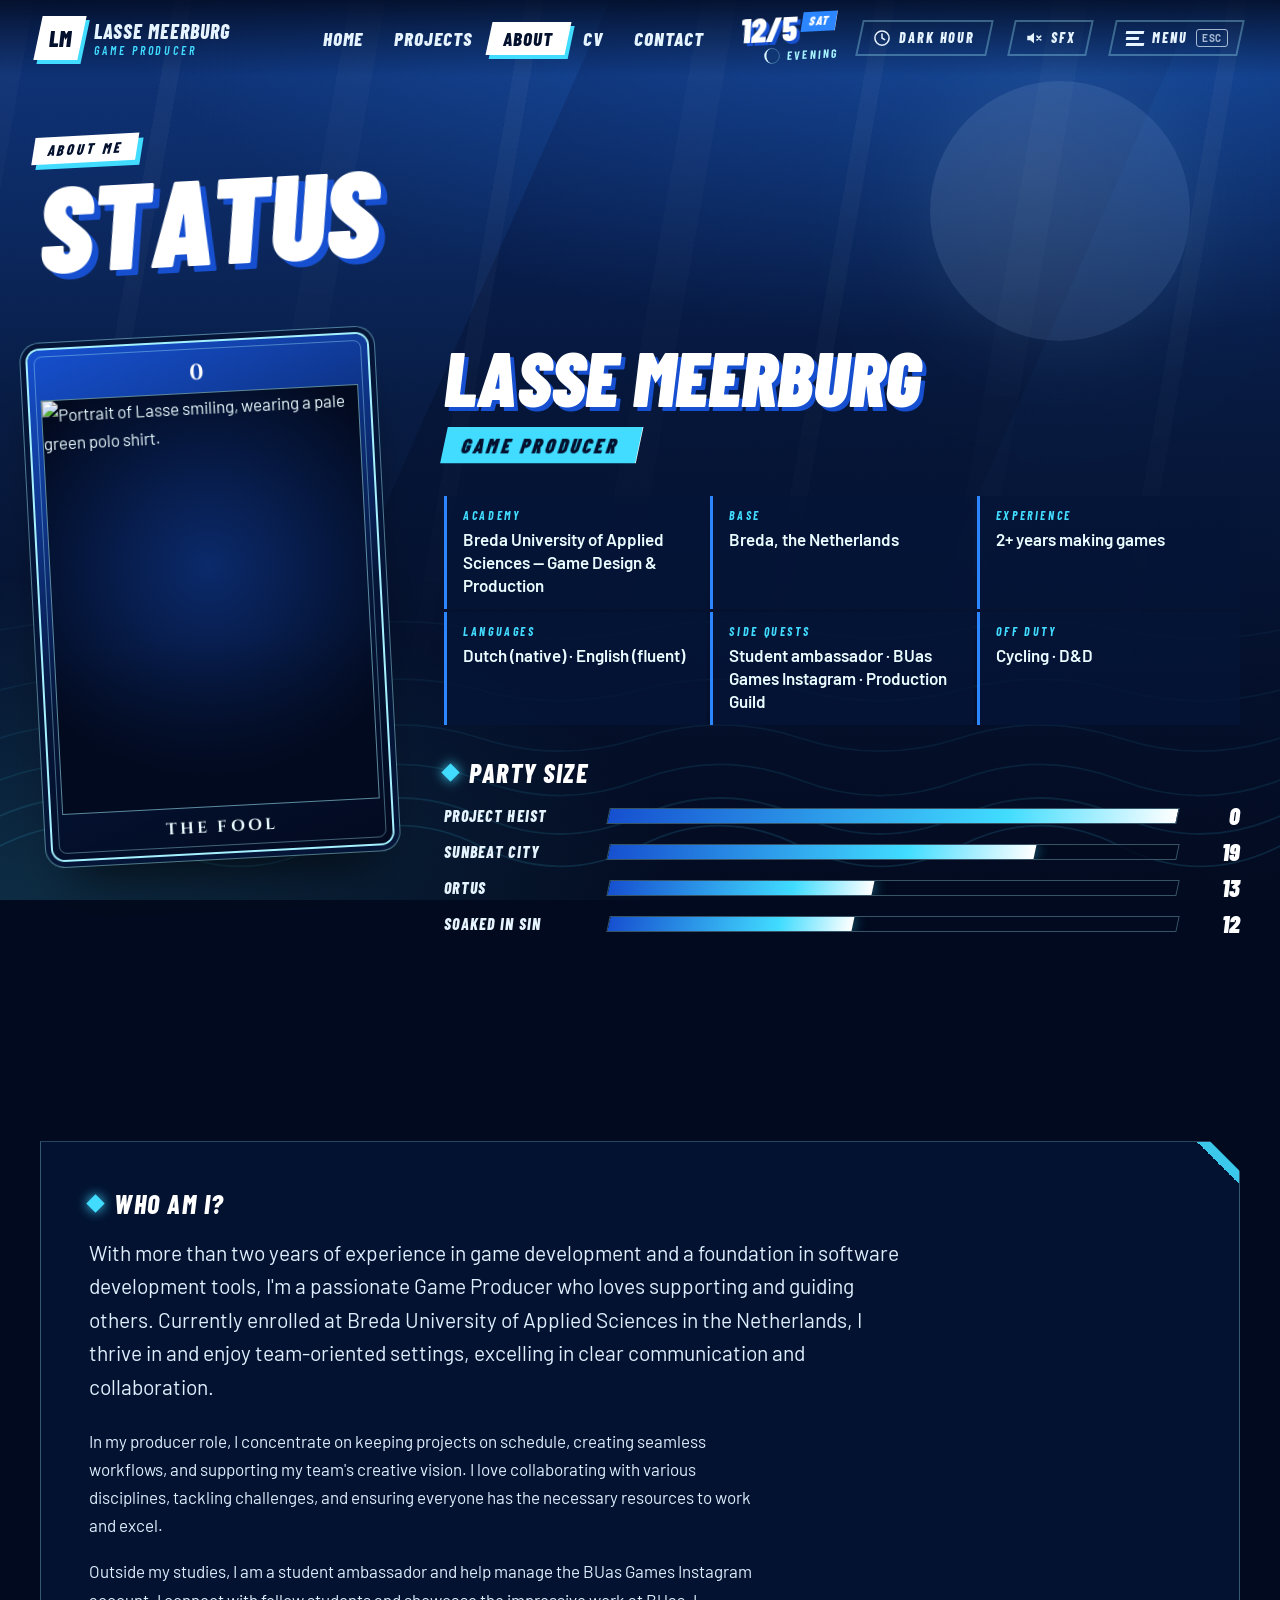
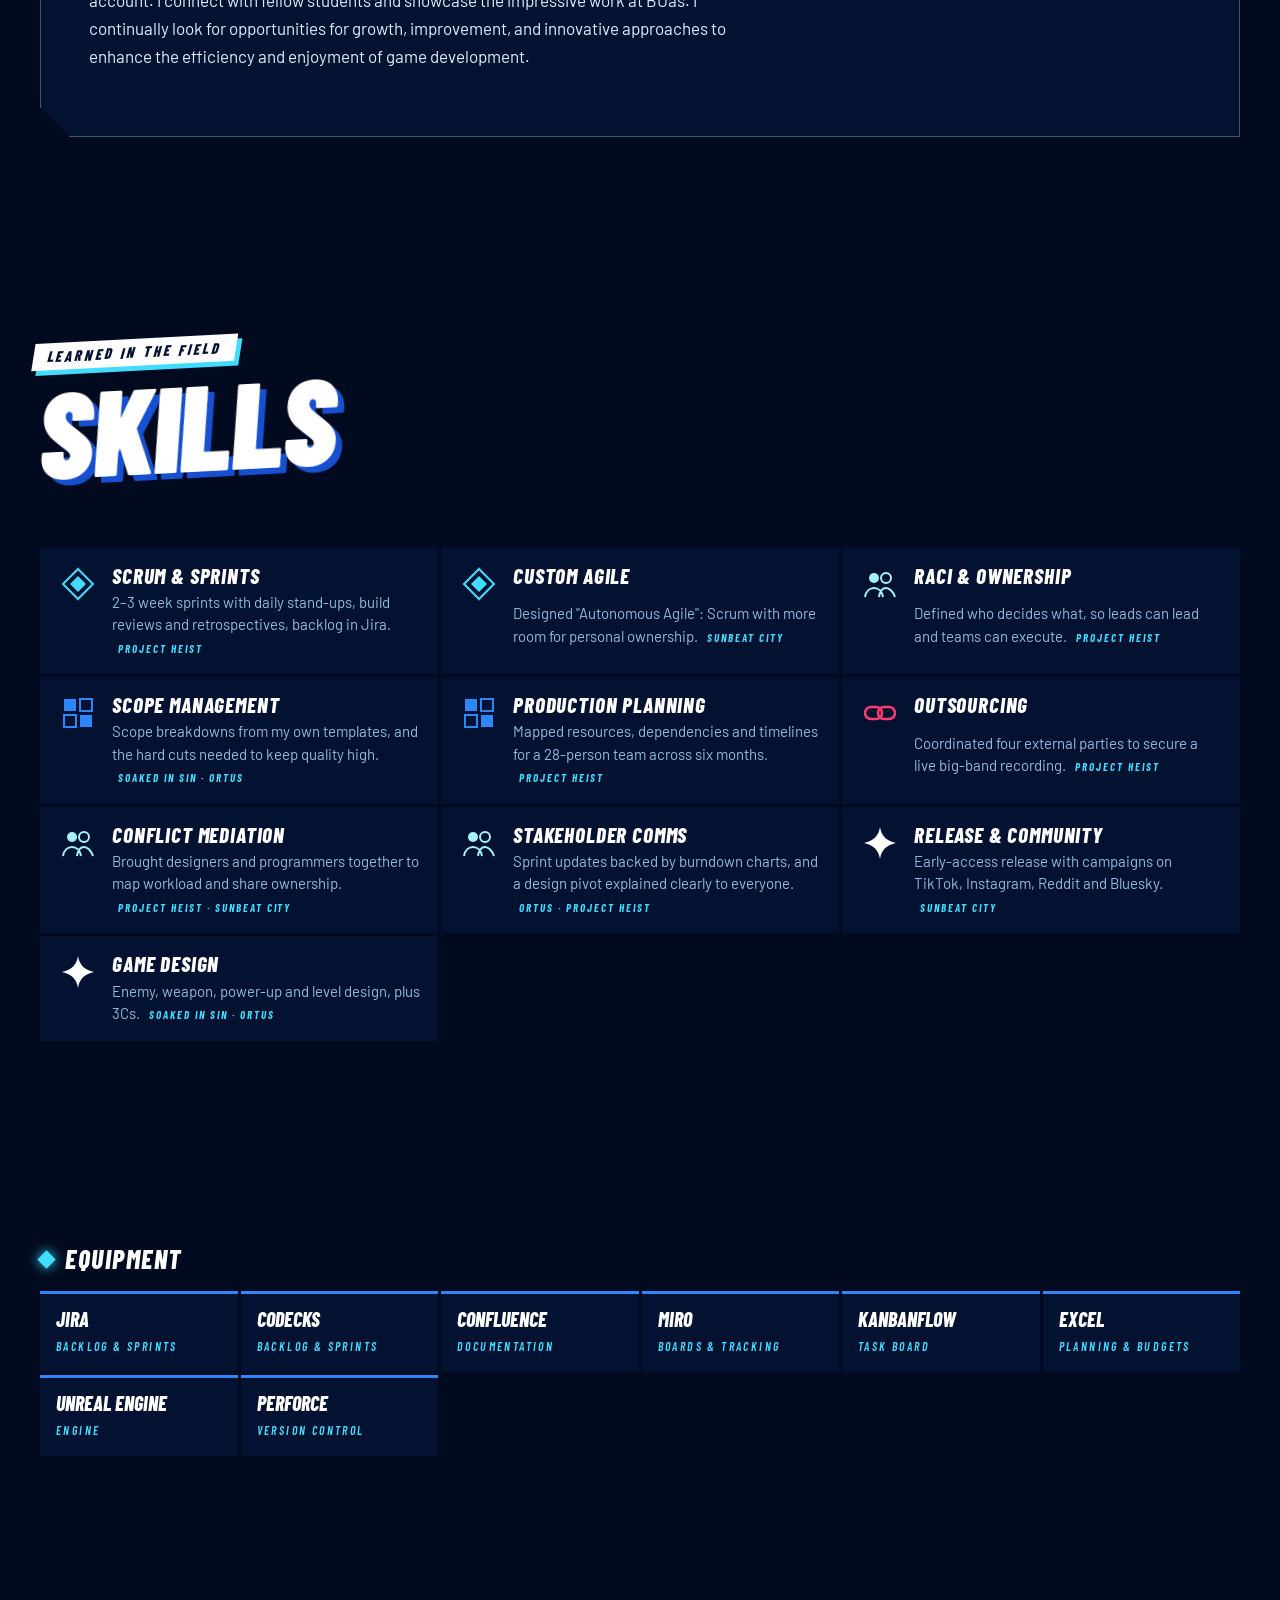
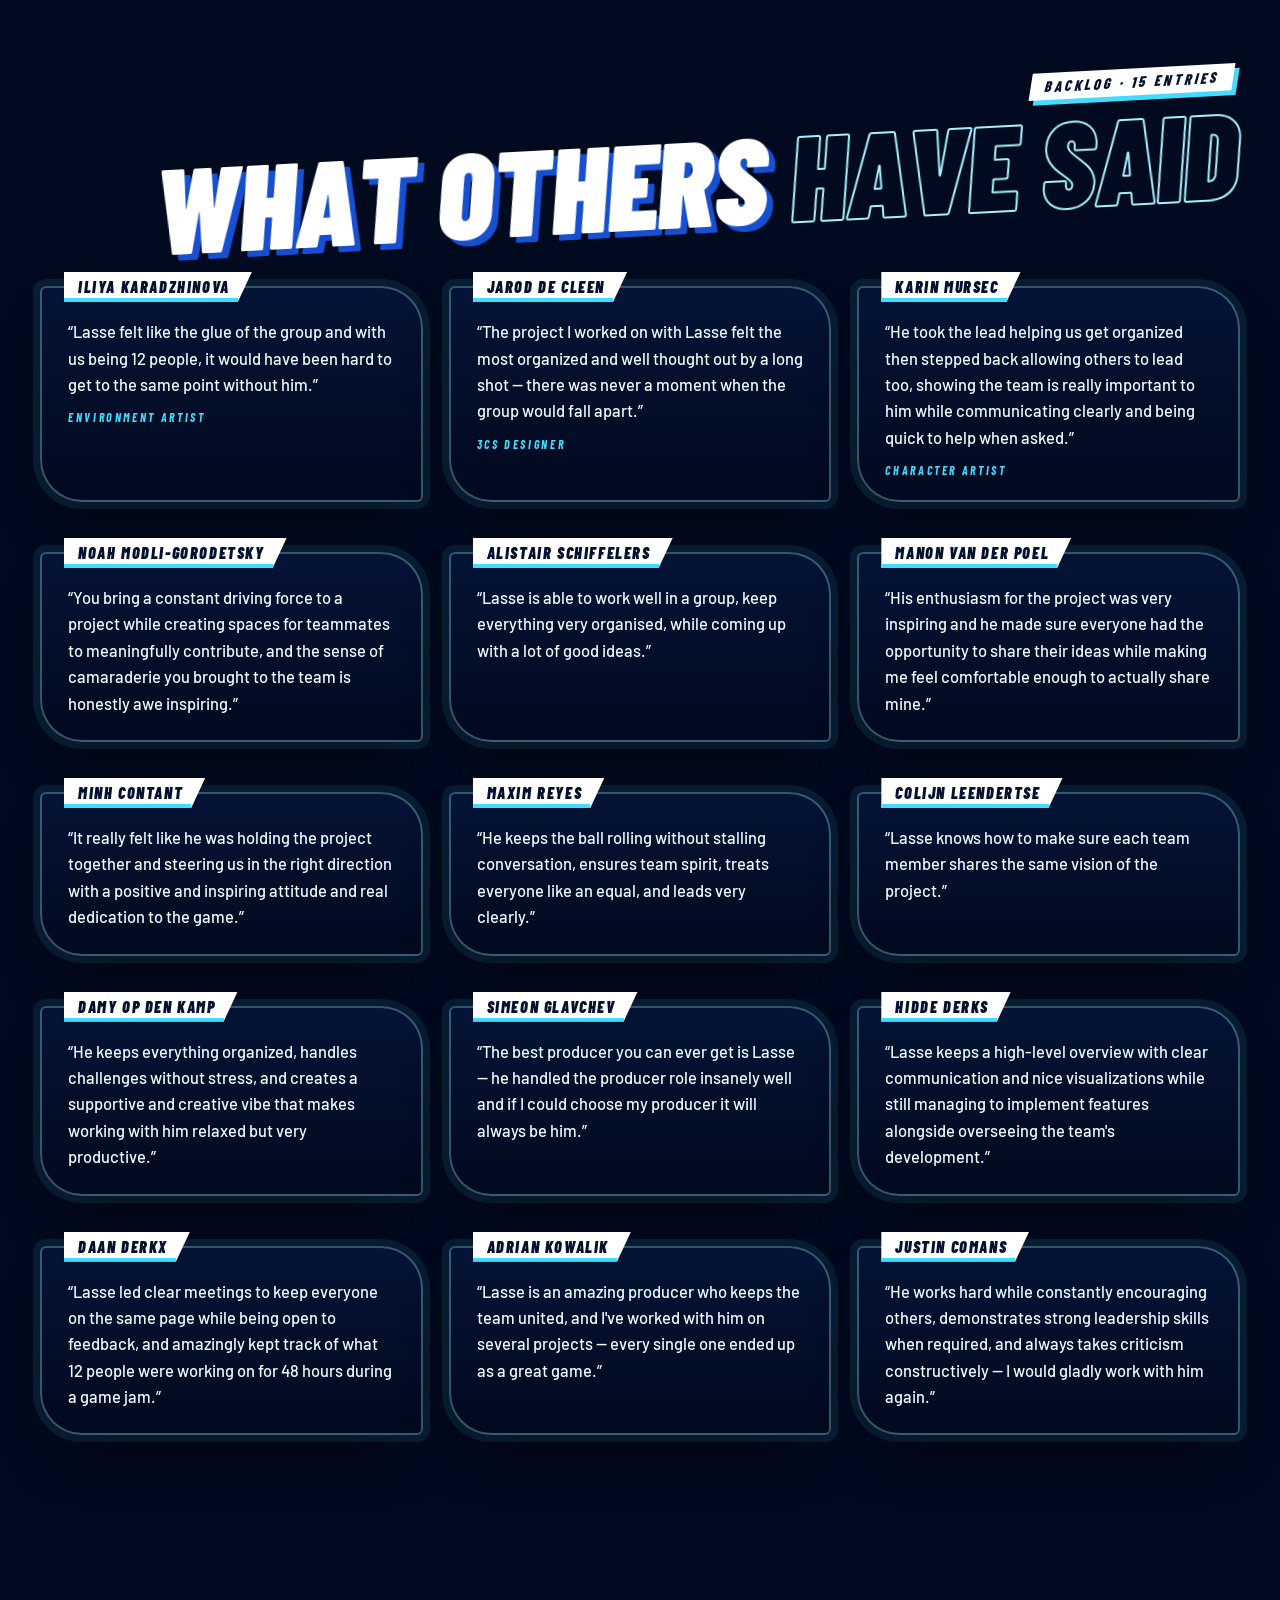
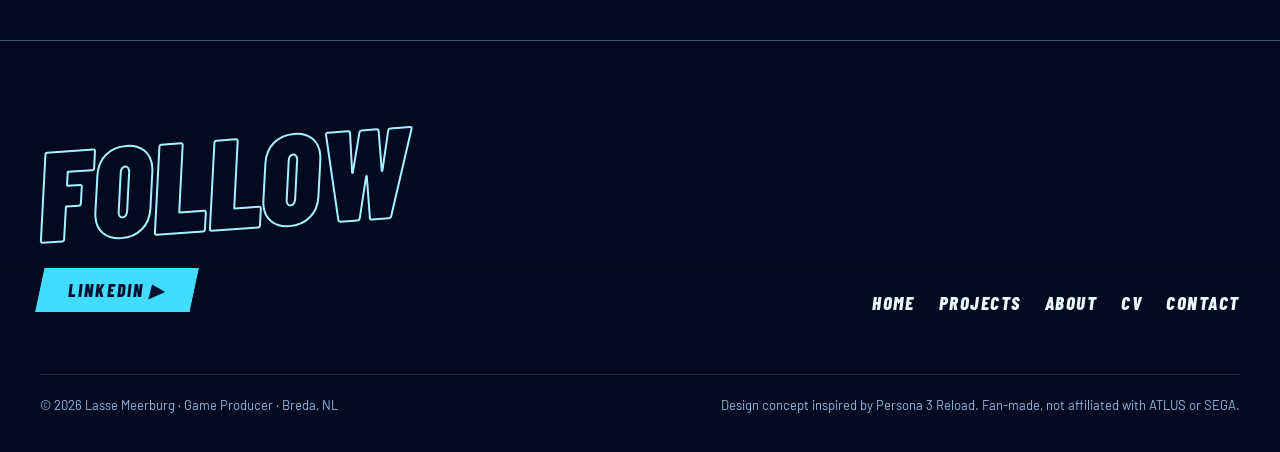
==== commit 59efc17d: "Add motion and feedback layer across the site Split-text heading reveals, card deal-in flips with ho" ====
--- a/about.html
+++ b/about.html
@@ -11,7 +11,7 @@
 <link rel="preconnect" href="https://fonts.gstatic.com" crossorigin>
 <link rel="stylesheet" href="https://fonts.googleapis.com/css2?family=Barlow+Condensed:ital,wght@0,500;0,600;0,700;0,800;0,900;1,500;1,600;1,700;1,800;1,900&family=Barlow:ital,wght@0,400;0,500;0,600;0,700;1,400&family=Cinzel:wght@500;700&display=swap">
 <link rel="stylesheet" href="assets/css/style.css">
-<script>(function(d){d.classList.add('js');try{var q=location.search.match(/[?&]theme=(dark-hour|day)(?=&|$)/),t=q?q[1]:localStorage.getItem('p3-theme');if(q)localStorage.setItem('p3-theme',t);if(t==='dark-hour'||(!t&&new Date().getHours()===0))d.dataset.theme='dark-hour';if(sessionStorage.getItem('p3-wipe'))d.classList.add('wipe-pending')}catch(e){}setTimeout(function(){if(!window.__p3)d.classList.remove('js','wipe-pending')},3000)})(document.documentElement)</script>
+<script>(function(d){d.classList.add('js');try{var q=location.search.match(/[?&]theme=(dark-hour|day)(?=&|$)/),t=q?q[1]:localStorage.getItem('p3-theme');if(q)localStorage.setItem('p3-theme',t);if(t==='dark-hour'||(!t&&new Date().getHours()===0))d.dataset.theme='dark-hour';if(sessionStorage.getItem('p3-wipe')||!sessionStorage.getItem('p3-seen'))d.classList.add('wipe-pending')}catch(e){}setTimeout(function(){if(!window.__p3)d.classList.remove('js','wipe-pending')},3000)})(document.documentElement)</script>
 <script src="assets/js/site.js" defer></script>
 </head>
 <body>
--- a/assets/css/style.css
+++ b/assets/css/style.css
@@ -27,6 +27,8 @@
 
   --skew: -12deg;
   --ease: cubic-bezier(.2, .9, .2, 1);
+  --ease-back: cubic-bezier(.34, 1.56, .64, 1);
+  --ease-snap: cubic-bezier(.7, 0, .2, 1);
   --header-h: 76px;
 
   --f-display: "Barlow Condensed", "Arial Narrow", sans-serif;
@@ -140,7 +142,7 @@
   background: radial-gradient(circle at 38% 35%, var(--moon), color-mix(in srgb, var(--moon) 65%, var(--azure)) 72%);
   box-shadow: 0 0 60px 18px var(--moon-glow), 0 0 220px 60px color-mix(in srgb, var(--moon-glow) 45%, transparent);
   opacity: .14;
-  transition: width 1.2s var(--ease), top 1.2s var(--ease), right 1.2s var(--ease), opacity 1.2s;
+  transition: width 1.2s var(--ease), top 1.2s var(--ease), right 1.2s var(--ease), opacity 1.2s, translate .7s ease-out;
 }
 :root[data-theme="dark-hour"] .bg__moon { opacity: .85; width: min(48vw, 580px); top: -8vh; right: -8vw; }
 
@@ -184,9 +186,10 @@
   display: flex; align-items: center; gap: clamp(10px, 2vw, 22px);
   padding: 0 clamp(16px, 3vw, 40px);
   background: linear-gradient(180deg, color-mix(in srgb, var(--abyss) 85%, transparent), transparent);
-  transition: background .3s, box-shadow .3s;
+  transition: background .3s, box-shadow .3s, translate .45s var(--ease);
 }
 .hdr.is-scrolled { background: var(--panel-strong); box-shadow: 0 1px 0 var(--line); }
+.hdr.is-hidden { translate: 0 -105%; }
 
 .brand { display: flex; align-items: center; gap: 12px; color: var(--text); text-decoration: none; }
 .brand__mark {
@@ -213,7 +216,7 @@
   content: ""; position: absolute; inset: 2px 0; z-index: -1;
   background: var(--white);
   transform: skew(var(--skew)) scaleX(0); transform-origin: left;
-  transition: transform .25s var(--ease);
+  transition: transform .35s var(--ease-back);
 }
 .nav a:hover, .nav a[aria-current="page"] { color: var(--ink); }
 .nav a:hover::before, .nav a[aria-current="page"]::before { transform: skew(var(--skew)) scaleX(1); }
@@ -238,24 +241,26 @@
 :root[data-theme="dark-hour"] .cal__tod { color: var(--cyan); animation: flicker 3s infinite; }
 @keyframes flicker { 0%, 92%, 100% { opacity: 1; } 94% { opacity: .2; } 96% { opacity: .9; } 97% { opacity: .3; } }
 
-.dh-btn, .menu-btn {
+.dh-btn, .menu-btn, .sfx-btn {
   position: relative; isolation: isolate;
   display: inline-flex; align-items: center; gap: 8px;
   padding: 9px 14px; border: 0; background: none; cursor: pointer;
   color: var(--text);
   font: 800 italic 14px/1 var(--f-display); letter-spacing: .14em; text-transform: uppercase;
-  transition: color .2s;
-}
-.dh-btn::before, .menu-btn::before {
+  transform: translate(var(--mx, 0px), var(--my, 0px));
+  transition: color .2s, scale .15s var(--ease-back), transform .25s ease-out;
+}
+.dh-btn:active, .menu-btn:active, .sfx-btn:active { scale: .88; }
+.dh-btn::before, .menu-btn::before, .sfx-btn::before {
   content: ""; position: absolute; inset: 0; z-index: -1;
   border: 2px solid var(--line); transform: skew(var(--skew));
   transition: background .2s, border-color .2s;
 }
-.dh-btn:hover, .menu-btn:hover { color: var(--ink); }
-.dh-btn:hover::before, .menu-btn:hover::before { background: var(--white); border-color: var(--white); }
-.dh-btn svg { width: 18px; height: 18px; }
-.dh-btn[aria-pressed="true"] { color: var(--ink); }
-.dh-btn[aria-pressed="true"]::before { background: var(--cyan); border-color: var(--cyan); }
+.dh-btn:hover, .menu-btn:hover, .sfx-btn:hover { color: var(--ink); }
+.dh-btn:hover::before, .menu-btn:hover::before, .sfx-btn:hover::before { background: var(--white); border-color: var(--white); }
+.dh-btn svg, .sfx-btn svg { width: 18px; height: 18px; }
+.dh-btn[aria-pressed="true"], .sfx-btn[aria-pressed="true"] { color: var(--ink); }
+.dh-btn[aria-pressed="true"]::before, .sfx-btn[aria-pressed="true"]::before { background: var(--cyan); border-color: var(--cyan); }
 .menu-btn__bars { display: grid; gap: 3px; }
 .menu-btn__bars i { display: block; width: 18px; height: 3px; background: currentColor; transform: skew(var(--skew)); }
 .menu-btn__bars i:nth-child(2) { width: 13px; }
@@ -272,7 +277,7 @@
   background:
     repeating-linear-gradient(115deg, transparent 0 46px, rgba(255, 255, 255, .025) 46px 92px),
     linear-gradient(115deg, var(--panel-strong) 0 34%, var(--cyan) 34% 34.6%, color-mix(in srgb, var(--deep) 96%, transparent) 34.6%);
-  animation: menuBg .45s var(--ease) both;
+  animation: menuBg .45s var(--ease) both, menuStripes 16s linear infinite;
 }
 @keyframes menuBg {
   from { clip-path: polygon(110% 0, 110% 0, 100% 100%, 100% 100%); }
@@ -302,7 +307,7 @@
   content: ""; position: absolute; inset: 10% -12px 6%; z-index: -1;
   background: var(--white); box-shadow: 12px 12px 0 var(--cyan);
   transform: skew(var(--skew)) scaleX(0); transform-origin: right;
-  transition: transform .22s var(--ease);
+  transition: transform .32s var(--ease-back);
 }
 .menu__item.is-active { color: var(--ink); }
 .menu__item.is-active::before { transform: skew(var(--skew)) scaleX(1); }
@@ -334,9 +339,9 @@
 .wipe.is-in i { animation: wipeIn .48s var(--ease) both; }
 .wipe.is-in i:nth-child(2) { animation-delay: .06s; }
 .wipe.is-in i:nth-child(3) { animation-delay: .12s; }
-.wipe.is-out i { animation: wipeOut .6s var(--ease) both; }
-.wipe.is-out i:nth-child(2) { animation-delay: .05s; }
-.wipe.is-out i:nth-child(1) { animation-delay: .1s; }
+.wipe.is-out i { animation: wipeOut .6s .15s var(--ease) both; }
+.wipe.is-out i:nth-child(2) { animation-delay: .2s; }
+.wipe.is-out i:nth-child(1) { animation-delay: .25s; }
 @keyframes wipeIn { from { transform: skewX(-18deg) translateX(-112%); } to { transform: skewX(-18deg) translateX(0); } }
 @keyframes wipeOut { from { transform: skewX(-18deg) translateX(0); } to { transform: skewX(-18deg) translateX(112%); } }
 
@@ -392,7 +397,7 @@
   display: flex; align-items: center; flex-wrap: wrap; gap: 14px; margin: 0 0 18px;
   font: 900 italic clamp(30px, 4vw, 48px)/1 var(--f-display); text-transform: uppercase; color: var(--white);
 }
-.h3 span {
+.h3 .h3__num {
   display: inline-grid; place-items: center; min-width: 2.2em; padding: 6px 8px;
   font-size: .42em; letter-spacing: .1em; color: var(--ink); background: var(--cyan);
   transform: skew(var(--skew));
@@ -407,13 +412,16 @@
   font: 800 italic 18px/1 var(--f-display); letter-spacing: .12em; text-transform: uppercase;
   color: var(--fg); text-decoration: none;
   border: 0; background: none; cursor: pointer;
-  transition: color .18s, translate .2s var(--ease);
-}
+  transform: translate(var(--mx, 0px), var(--my, 0px));
+  transition: color .18s, translate .3s var(--ease-back), scale .15s var(--ease-back), transform .25s ease-out;
+}
+.btn:active { scale: .92; }
 .btn::before {
   content: ""; position: absolute; inset: 0; z-index: -1;
-  background: var(--bg); border: 2px solid var(--bd);
+  background: linear-gradient(105deg, transparent 38%, color-mix(in srgb, var(--cyan) 80%, transparent) 50%, transparent 62%) 100% 0 / 250% 100% no-repeat, var(--bg);
+  border: 2px solid var(--bd);
   transform: skew(var(--skew));
-  transition: background .18s, border-color .18s, box-shadow .2s;
+  transition: background-color .18s, background-position .75s var(--ease), border-color .18s, box-shadow .3s var(--ease-back);
 }
 .btn::after {
   content: ""; position: absolute; left: -22px; top: 50%;
@@ -421,7 +429,7 @@
   translate: -8px -50%; opacity: 0; transition: opacity .2s, translate .2s var(--ease);
 }
 .btn:hover, .btn:focus-visible { --bg: var(--white); --bd: var(--white); --fg: var(--ink); translate: 6px 0; }
-.btn:hover::before, .btn:focus-visible::before { box-shadow: 6px 6px 0 var(--cyan); }
+.btn:hover::before, .btn:focus-visible::before { box-shadow: 6px 6px 0 var(--cyan); background-position: 0% 0, 0 0; }
 .btn:hover::after, .btn:focus-visible::after { opacity: 1; translate: 0 -50%; }
 .btn--solid { --bg: var(--cyan); --bd: var(--cyan); --fg: var(--ink); }
 .btn-row { display: flex; flex-wrap: wrap; gap: 18px 26px; align-items: center; }
@@ -440,12 +448,16 @@
   width: min(440px, 100%); padding: 15px 28px 15px 50px;
   font: 700 italic 21px/1.2 var(--f-display); letter-spacing: .04em;
   color: var(--foam); text-decoration: none;
-  transition: color .15s, translate .2s var(--ease);
-}
+  transform: translate(var(--mx, 0px), var(--my, 0px));
+  transition: color .15s, translate .3s var(--ease-back), scale .15s var(--ease-back), transform .25s ease-out;
+}
+.choice:active { scale: .95; }
 .choice::before {
   content: ""; position: absolute; inset: 0; z-index: -1;
-  background: color-mix(in srgb, var(--night) 92%, transparent); border: 2px solid var(--line);
-  transform: skew(var(--skew)); transition: background .15s, border-color .15s, box-shadow .2s;
+  --cbg: color-mix(in srgb, var(--night) 92%, transparent);
+  background: linear-gradient(105deg, transparent 38%, color-mix(in srgb, var(--cyan) 70%, transparent) 50%, transparent 62%) 100% 0 / 250% 100% no-repeat, var(--cbg);
+  border: 2px solid var(--line);
+  transform: skew(var(--skew)); transition: background-color .15s, background-position .75s var(--ease), border-color .15s, box-shadow .3s var(--ease-back);
 }
 .choice::after {
   content: ""; position: absolute; left: 20px; top: 50%;
@@ -455,7 +467,7 @@
 .choice small { display: block; margin-top: 4px; font: 600 13px/1 var(--f-body); letter-spacing: .14em; text-transform: uppercase; color: var(--muted); }
 .choice:hover, .choice:focus-visible { color: var(--ink); translate: -10px 0; }
 .choice:hover small, .choice:focus-visible small { color: var(--blue); }
-.choice:hover::before, .choice:focus-visible::before { background: var(--white); border-color: var(--white); box-shadow: 8px 8px 0 var(--cyan); }
+.choice:hover::before, .choice:focus-visible::before { --cbg: var(--white); background-position: 0% 0, 0 0; border-color: var(--white); box-shadow: 8px 8px 0 var(--cyan); }
 .choice:hover::after, .choice:focus-visible::after { opacity: 1; border-left-color: var(--blue); }
 
 /* ---------- Chips & facts ------------------------------------------------ */
@@ -530,9 +542,9 @@
   font: 900 italic clamp(68px, 12.2vw, 188px)/.8 var(--f-display); text-transform: uppercase; letter-spacing: -.015em;
   transform: rotate(-6deg); transform-origin: left center;
 }
-.hero__title span { display: block; }
-.hero__title span:first-child { color: var(--white); text-shadow: .045em .045em 0 var(--blue), .09em .09em 0 color-mix(in srgb, var(--cyan) 35%, transparent); }
-.hero__title span:last-child { padding-left: .32em; color: transparent; -webkit-text-stroke: clamp(1.5px, .22vw, 3px) var(--aqua); }
+.hero__title > span { display: block; }
+.hero__title > span:first-child { color: var(--white); text-shadow: .045em .045em 0 var(--blue), .09em .09em 0 color-mix(in srgb, var(--cyan) 35%, transparent); }
+.hero__title > span:last-child { padding-left: .32em; color: transparent; -webkit-text-stroke: clamp(1.5px, .22vw, 3px) var(--aqua); }
 .hero__role {
   display: inline-block; margin: 38px 0 0 .5em; padding: 11px 24px;
   background: var(--cyan); color: var(--ink);
@@ -546,13 +558,13 @@
 .hero__stats b { display: block; margin-bottom: 4px; font: 900 italic 54px/.9 var(--f-display); letter-spacing: 0; color: var(--white); text-shadow: 3px 3px 0 var(--blue); }
 
 .hero__photo { --para: polygon(16% 0, 100% 0, 84% 100%, 0 100%); position: relative; margin: 0; width: 100%; max-width: 480px; aspect-ratio: 4 / 5; justify-self: end; }
-.hero__frame { position: absolute; inset: 0; translate: 18px 18px; background: var(--cyan); clip-path: var(--para); }
+.hero__frame { position: absolute; inset: 0; translate: calc(18px + var(--hx, 0) * -14px) calc(18px + var(--hy, 0) * -14px); background: var(--cyan); clip-path: var(--para); transition: translate .5s ease-out; }
 .hero__frame--2 { translate: -14px -14px; background: none; border: 0; box-shadow: inset 0 0 0 2px var(--aqua); opacity: .5; }
 .hero__img { position: absolute; inset: 0; overflow: hidden; clip-path: var(--para); background: var(--deep); }
-.hero__img img { width: 100%; height: 100%; object-fit: cover; object-position: 38% 28%; filter: saturate(.85) contrast(1.06); transition: transform 1.4s var(--ease); }
+.hero__img img { width: 100%; height: 100%; object-fit: cover; object-position: 38% 28%; filter: saturate(.85) contrast(1.06); transform: translate(calc(var(--hx, 0) * 10px), calc(var(--hy, 0) * 10px + var(--par, 0px))) scale(var(--zoom, 1.1)); transition: transform .7s ease-out; }
 .hero__img::before { content: ""; position: absolute; inset: 0; z-index: 1; background: var(--azure); mix-blend-mode: color; opacity: .32; transition: opacity .6s; }
 .hero__img::after { content: ""; position: absolute; inset: 0; z-index: 1; background: linear-gradient(200deg, transparent 35%, color-mix(in srgb, var(--blue) 75%, transparent)); mix-blend-mode: multiply; }
-.hero__photo:hover .hero__img img { transform: scale(1.04); }
+.hero__photo:hover .hero__img img { --zoom: 1.18; }
 .hero__photo:hover .hero__img::before { opacity: .12; }
 .hero__badge {
   position: absolute; left: -4%; bottom: 9%; z-index: 2;
@@ -571,14 +583,12 @@
   position: absolute; left: 50%; bottom: 26px; translate: -50% 0;
   font: 700 italic 14px/1 var(--f-display); letter-spacing: .34em; text-transform: uppercase;
   color: var(--aqua); text-decoration: none; white-space: nowrap;
-  animation: breathe 2.2s ease-in-out infinite;
+  animation: breathe 2.2s ease-in-out infinite, nudge 1.1s ease-in-out infinite;
 }
 @keyframes breathe { 50% { opacity: .35; } }
 
 @media (prefers-reduced-motion: no-preference) {
-  .hero__title span { animation: slam .9s var(--ease) both; }
-  .hero__title span:last-child { animation-delay: .12s; }
-  .hero__role { animation: slam .9s .24s var(--ease) both; }
+  .hero__role { animation: slam .9s .45s var(--ease-back) both; }
   .hero__photo { animation: photoIn 1.1s .1s var(--ease) both; }
 }
 @keyframes slam { from { opacity: 0; translate: -80px 0; filter: blur(8px); } to { opacity: 1; translate: 0 0; filter: none; } }
@@ -594,23 +604,25 @@
   background: linear-gradient(160deg, var(--blue), var(--night) 58%, var(--abyss));
   border-radius: 12px;
   box-shadow: 0 0 0 2px var(--aqua), 0 0 0 7px var(--night), 0 0 0 8px color-mix(in srgb, var(--aqua) 45%, transparent), 0 34px 50px -20px rgba(0, 0, 0, .75);
-  transform: perspective(900px) rotate(var(--tilt)) rotateX(var(--rx)) rotateY(var(--ry));
-  transition: transform .5s var(--ease), box-shadow .3s;
+  transform: perspective(900px) rotate(var(--tilt)) rotateX(var(--rx)) rotateY(var(--ry)) scale(var(--press, 1));
+  transition: transform .55s var(--ease-back), box-shadow .3s;
 }
 .arcana::before {
   content: ""; position: absolute; inset: 6px; z-index: 2; pointer-events: none;
   border: 1px solid color-mix(in srgb, var(--aqua) 38%, transparent); border-radius: 8px;
 }
 .arcana::after {
-  content: ""; position: absolute; inset: -50%; z-index: 3; pointer-events: none;
-  background: linear-gradient(115deg, transparent 42%, rgba(255, 255, 255, .28) 50%, transparent 58%);
-  translate: -55% 0; transition: translate 1s var(--ease);
+  content: ""; position: absolute; inset: 0; z-index: 4; pointer-events: none; border-radius: inherit; opacity: 0;
+  background:
+    radial-gradient(circle at var(--px, 50%) var(--py, 30%), rgba(255, 255, 255, .42), transparent 42%),
+    linear-gradient(115deg, transparent 15%, color-mix(in srgb, var(--cyan) 38%, transparent) 35%, color-mix(in srgb, var(--accent) 26%, transparent) 50%, color-mix(in srgb, var(--aqua) 32%, transparent) 65%, transparent 85%) var(--px, 50%) var(--py, 50%) / 220% 220%;
+  mix-blend-mode: screen; transition: opacity .3s;
 }
 a.arcana:hover, a.arcana:focus-visible {
   --tilt: 0deg;
   box-shadow: 0 0 0 2px var(--white), 0 0 0 7px var(--night), 0 0 0 8px var(--cyan), 0 0 50px 4px color-mix(in srgb, var(--cyan) 35%, transparent), 0 34px 50px -20px rgba(0, 0, 0, .75);
 }
-a.arcana:hover::after, a.arcana:focus-visible::after { translate: 55% 0; }
+.arcana:hover::after, .arcana:focus-visible::after { opacity: 1; }
 .arcana__num { padding: 9px 0 8px; text-align: center; font: 700 22px/1 var(--f-tarot); letter-spacing: .14em; color: var(--white); }
 .arcana__art {
   position: relative; overflow: hidden; min-height: 0;
@@ -774,7 +786,8 @@
   justify-self: start; max-width: 86%; margin: 0; padding: 12px 18px;
   background: var(--deep); color: var(--foam); border-radius: 18px 18px 18px 4px;
   font-size: 17px; line-height: 1.5;
-  animation: msgIn .35s var(--ease) both;
+  transform-origin: 0 100%;
+  animation: msgIn .5s var(--ease-back) both;
 }
 .msg--title { font: 900 italic 26px/1.1 var(--f-display); letter-spacing: .04em; text-transform: uppercase; background: var(--blue); }
 .msg.is-hidden { display: none; }
@@ -783,7 +796,7 @@
 .msg--typing i:nth-child(2) { animation-delay: .15s; }
 .msg--typing i:nth-child(3) { animation-delay: .3s; }
 @keyframes dots { 50% { opacity: .2; transform: translateY(-3px); } }
-@keyframes msgIn { from { opacity: 0; translate: -14px 6px; } to { opacity: 1; translate: 0 0; } }
+@keyframes msgIn { from { opacity: 0; scale: .35; translate: -12px 12px; } to { opacity: 1; scale: 1; translate: 0 0; } }
 .phone__reply { display: grid; gap: 12px; padding: 16px 10px 8px; border-top: 1px solid var(--line); transition: opacity .4s; }
 .js .phone:not(.is-done) .phone__reply { opacity: .25; }
 .phone__reply .choice { width: 100%; }
@@ -791,7 +804,7 @@
 /* ---------- Project page ------------------------------------------------- */
 .phero { position: relative; min-height: min(88svh, 860px); display: grid; align-items: end; padding: calc(var(--header-h) + 40px) 0 clamp(48px, 7vw, 96px); overflow: hidden; isolation: isolate; }
 .phero__bg { position: absolute; inset: 0; z-index: -1; clip-path: polygon(0 0, 100% 0, 100% 86%, 0 100%); }
-.phero__bg img { width: 100%; height: 100%; object-fit: cover; object-position: var(--pos, 50% 50%); opacity: .62; }
+.phero__bg img { width: 100%; height: 100%; object-fit: cover; object-position: var(--pos, 50% 50%); opacity: .62; transform: translateY(var(--par, 0px)) scale(1.12); }
 .phero__bg::before { content: ""; position: absolute; inset: 0; z-index: 1; background: var(--azure); mix-blend-mode: color; opacity: .28; }
 .phero__bg::after {
   content: ""; position: absolute; inset: 0; z-index: 1;
@@ -808,9 +821,7 @@
 .meta dt { font: 700 italic 12px/1 var(--f-display); letter-spacing: .24em; text-transform: uppercase; color: var(--cyan); margin-bottom: 6px; }
 .meta dd { margin: 0; font: 800 italic 23px/1.1 var(--f-display); text-transform: uppercase; color: var(--white); }
 @media (prefers-reduced-motion: no-preference) {
-  .phero__title { animation: slam .9s var(--ease) both; }
-  .phero__role { animation: slam .9s .15s var(--ease) both; }
-  .phero__grid > .arcana { animation: cardIn 1s .1s var(--ease) both; }
+  .phero__role { animation: slam .9s .35s var(--ease-back) both; }
 }
 @keyframes cardIn { from { opacity: 0; translate: 0 60px; rotate: -14deg; } to { opacity: 1; translate: 0 0; rotate: 0deg; } }
 
@@ -883,7 +894,7 @@
 /* ---------- Lightbox ----------------------------------------------------- */
 .lb { position: fixed; inset: 0; z-index: 160; display: grid; grid-template-rows: 1fr auto; place-items: center; gap: 14px; padding: 70px 70px 24px; background: color-mix(in srgb, var(--abyss) 95%, transparent); }
 .lb[hidden] { display: none; }
-.lb__img { max-width: 100%; max-height: calc(100vh - 160px); object-fit: contain; box-shadow: 0 0 0 2px var(--aqua), 14px 14px 0 color-mix(in srgb, var(--cyan) 45%, transparent); animation: lbIn .35s var(--ease) both; }
+.lb__img { width: min(100%, calc((100vh - 170px) * var(--ar, 1.6))); height: auto; max-height: calc(100vh - 160px); object-fit: contain; box-shadow: 0 0 0 2px var(--aqua), 14px 14px 0 color-mix(in srgb, var(--cyan) 45%, transparent); }
 @keyframes lbIn { from { opacity: 0; scale: .96; } to { opacity: 1; scale: 1; } }
 .lb__cap { max-width: 900px; margin: 0; text-align: center; font: 600 italic 15px/1.4 var(--f-display); letter-spacing: .1em; text-transform: uppercase; color: var(--muted); }
 .lb__close { position: absolute; top: 16px; right: 20px; }
@@ -904,8 +915,355 @@
 .js [data-reveal] { opacity: 0; translate: 0 44px; transition: opacity .8s var(--ease), translate .8s var(--ease); }
 .js [data-reveal].is-in { opacity: 1; translate: 0 0; }
 
+/* ==========================================================================
+   Juice — motion & feedback layer
+   ========================================================================== */
+
+/* ---------- Split-text headings ----------------------------------------- */
+.split-w { display: inline-block; white-space: nowrap; }
+.split-c { display: inline-block; }
+.js .is-split:not(.is-in) .split-c { opacity: 0; }
+.is-split.is-in .split-c { animation: charIn .75s var(--ease-back) both; animation-delay: calc(var(--c) * 24ms + var(--base, 0ms)); }
+.hero__title > span:last-child { --base: 160ms; }
+@keyframes charIn {
+  0% { opacity: 0; transform: translateY(.6em) rotate(12deg) scale(.5); filter: blur(5px); }
+  55% { opacity: 1; filter: blur(0); }
+  100% { opacity: 1; transform: none; filter: none; }
+}
+@keyframes glitch {
+  0%, 100% { text-shadow: .05em .05em 0 var(--blue); }
+  25% { text-shadow: .05em .05em 0 var(--blue), -4px 0 0 var(--accent), 4px 0 0 var(--cyan); }
+  50% { text-shadow: .05em .05em 0 var(--blue), 3px 2px 0 var(--accent), -3px -2px 0 var(--cyan); }
+  75% { text-shadow: .05em .05em 0 var(--blue), -2px -1px 0 var(--accent), 2px 1px 0 var(--cyan); }
+}
+.proj__title a:hover, .pnav__link:hover .pnav__title, .slink__item a.is-active .slink__title { animation: glitch .45s steps(3, end) 1; }
+
+/* ---------- Cursor ring & click splash ----------------------------------- */
+.cursor {
+  position: fixed; left: 0; top: 0; z-index: 400; pointer-events: none;
+  width: 30px; height: 30px; margin: -15px 0 0 -15px;
+  border: 2px solid var(--cyan); border-radius: 3px;
+  box-shadow: 0 0 14px color-mix(in srgb, var(--cyan) 45%, transparent);
+  opacity: 0;
+  transition: width .3s var(--ease-back), height .3s var(--ease-back), margin .3s var(--ease-back), background-color .2s, border-color .2s, opacity .3s;
+}
+.cursor.is-visible { opacity: .85; }
+.cursor.is-hover { width: 54px; height: 54px; margin: -27px 0 0 -27px; border-color: var(--white); background-color: color-mix(in srgb, var(--cyan) 14%, transparent); }
+.cursor.is-down { background-color: color-mix(in srgb, var(--white) 35%, transparent); }
+
+.splash { position: fixed; left: 0; top: 0; z-index: 390; width: 0; height: 0; pointer-events: none; }
+.splash i { position: absolute; left: 0; top: 0; }
+.splash .ring { width: 84px; height: 84px; margin: -42px 0 0 -42px; border: 2px solid var(--cyan); border-radius: 50%; animation: splashRing .6s var(--ease) forwards; }
+.splash .ring--2 { border-color: var(--white); border-radius: 4px; rotate: 45deg; animation-duration: .75s; animation-delay: .04s; }
+.splash .drop { width: 7px; height: 7px; margin: -3.5px 0 0 -3.5px; border-radius: 50%; background: var(--aqua); animation: splashDrop .65s cubic-bezier(.15, .7, .3, 1) forwards; }
+.splash .drop:nth-child(odd) { background: var(--white); width: 5px; height: 5px; }
+.splash .bub { width: var(--s); height: var(--s); margin: calc(var(--s) / -2) 0 0 calc(var(--s) / -2); border: 1px solid var(--aqua); border-radius: 50%; animation: splashBub var(--d) ease-out forwards; }
+@keyframes splashRing { from { transform: scale(.1); opacity: 1; } to { transform: scale(1.25); opacity: 0; } }
+@keyframes splashDrop { from { transform: rotate(var(--a)) translateX(0) scale(1); opacity: 1; } to { transform: rotate(var(--a)) translateX(var(--r)) scale(0); opacity: 0; } }
+@keyframes splashBub { from { transform: translate(0, 0) scale(.3); opacity: 1; } to { transform: translate(var(--dx), -120px) scale(1); opacity: 0; } }
+
+/* ---------- Scroll progress, back to top, SFX icon ----------------------- */
+.progress {
+  position: fixed; left: 0; top: 0; z-index: 70; width: 100%; height: 3px; pointer-events: none;
+  transform-origin: 0 50%; transform: scaleX(0);
+  background: linear-gradient(90deg, var(--blue), var(--cyan) 70%, var(--white));
+  box-shadow: 0 0 14px var(--cyan);
+}
+.to-top {
+  position: fixed; right: 22px; bottom: 22px; z-index: 45;
+  width: 54px; height: 54px; display: grid; place-items: center;
+  border: 0; background: none; cursor: pointer; color: var(--ink); isolation: isolate;
+  opacity: 0; scale: .4; pointer-events: none;
+  transform: translate(var(--mx, 0px), var(--my, 0px));
+  transition: opacity .3s, scale .45s var(--ease-back), transform .25s ease-out;
+}
+.to-top::before {
+  content: ""; position: absolute; inset: 4px; z-index: -1;
+  background: var(--cyan); transform: rotate(45deg);
+  box-shadow: 0 0 0 4px color-mix(in srgb, var(--cyan) 25%, transparent), 0 10px 30px -8px var(--cyan);
+  transition: background .2s, transform .5s var(--ease-back);
+}
+.to-top:hover::before { background: var(--white); transform: rotate(225deg) scale(1.08); }
+.to-top:active { scale: .85; }
+.to-top.is-shown { opacity: 1; scale: 1; pointer-events: auto; }
+.to-top svg { width: 22px; height: 22px; }
+.to-top:hover svg { animation: nudgeUp .5s var(--ease) infinite alternate; }
+@keyframes nudgeUp { to { transform: translateY(-4px); } }
+@keyframes nudge { 50% { transform: translateY(6px); } }
+
+.sfx-btn .sfx-off { display: none; }
+.sfx-btn[aria-pressed="false"] .sfx-wave { display: none; }
+.sfx-btn[aria-pressed="false"] .sfx-off { display: inline; }
+.sfx-btn[aria-pressed="true"] .sfx-wave { animation: sfxWave 1s ease-in-out infinite; }
+@keyframes sfxWave { 50% { opacity: .35; } }
+
+/* ---------- Page wipe label & first-visit intro --------------------------- */
+.wipe__label {
+  position: absolute; left: 50%; top: 50%; z-index: 2;
+  display: grid; justify-items: center; gap: 14px; width: min(92vw, 1100px);
+  translate: -50% -50%; opacity: 0; text-align: center; pointer-events: none;
+}
+.wipe__label b {
+  font: 900 italic clamp(44px, 10vw, 150px)/.85 var(--f-display); text-transform: uppercase;
+  color: var(--white); text-shadow: .05em .05em 0 var(--blue); transform: rotate(-6deg);
+}
+.wipe__label span {
+  display: inline-flex; align-items: center; gap: 10px;
+  font: 700 italic 15px/1 var(--f-display); letter-spacing: .4em; text-transform: uppercase; color: var(--aqua);
+}
+.wipe__label span::before { content: ""; width: 14px; height: 14px; border: 2px solid currentColor; border-top-color: transparent; border-radius: 50%; animation: spin .7s linear infinite; }
+@keyframes spin { to { transform: rotate(360deg); } }
+.wipe.is-in .wipe__label { animation: labelIn .4s .28s var(--ease-back) both; }
+.wipe.is-out .wipe__label { animation: labelOut .3s .05s var(--ease) both; }
+@keyframes labelIn { from { opacity: 0; translate: -20% -50%; } to { opacity: 1; translate: -50% -50%; } }
+@keyframes labelOut { from { opacity: 1; translate: -50% -50%; } to { opacity: 0; translate: -85% -50%; } }
+.wipe.is-intro.is-out i:nth-child(3) { animation-delay: .75s; }
+.wipe.is-intro.is-out i:nth-child(2) { animation-delay: .8s; }
+.wipe.is-intro.is-out i:nth-child(1) { animation-delay: .85s; }
+.wipe.is-intro.is-out .wipe__label { animation: labelIntro 1.05s var(--ease) both; }
+@keyframes labelIntro {
+  0% { opacity: 0; translate: -30% -50%; }
+  25% { opacity: 1; translate: -50% -50%; }
+  70% { opacity: 1; translate: -50% -50%; }
+  100% { opacity: 0; translate: -85% -50%; }
+}
+
+/* ---------- Dark Hour: circle reveal, clock stamp, shake ----------------- */
+::view-transition-old(root), ::view-transition-new(root) { animation: none; mix-blend-mode: normal; }
+::view-transition-new(root) { animation: vtReveal 1s cubic-bezier(.7, 0, .2, 1) both; }
+@keyframes vtReveal {
+  from { clip-path: circle(0 at var(--vx, 90%) var(--vy, 5%)); }
+  to { clip-path: circle(150vmax at var(--vx, 90%) var(--vy, 5%)); }
+}
+.dh-stamp {
+  --sc: #c4ff4d;
+  position: fixed; left: 50%; top: 50%; z-index: 185;
+  display: grid; justify-items: center; gap: 4px;
+  translate: -50% -50%; opacity: 0; pointer-events: none; text-align: center;
+  color: var(--sc); filter: drop-shadow(0 0 24px var(--sc));
+}
+.dh-stamp--day { --sc: #41dcff; }
+.dh-stamp svg { width: clamp(120px, 17vw, 190px); height: auto; }
+.dh-stamp line { stroke: currentColor; stroke-linecap: round; transform-box: view-box; transform-origin: 50% 50%; }
+.dh-stamp.is-on { animation: stampIn 1.8s var(--ease) both; }
+.dh-stamp.is-on .hand-m { animation: handSpin 1.15s var(--ease-back) both; }
+.dh-stamp.is-on .hand-h { animation: handSpinH 1.15s var(--ease-back) both; }
+.hand-m { rotate: var(--m, 0deg); }
+.hand-h { rotate: var(--h, 0deg); }
+@keyframes handSpin { from { rotate: calc(var(--m, 0deg) - 1080deg); } to { rotate: var(--m, 0deg); } }
+@keyframes handSpinH { from { rotate: calc(var(--h, 0deg) - 270deg); } to { rotate: var(--h, 0deg); } }
+@keyframes stampIn {
+  0% { opacity: 0; scale: .4; }
+  16% { opacity: 1; scale: 1.08; }
+  26% { scale: 1; }
+  78% { opacity: 1; scale: 1; }
+  100% { opacity: 0; scale: 1.25; }
+}
+.dh-stamp__time { font: 900 italic clamp(44px, 7vw, 88px)/.9 var(--f-display); color: #fff; text-shadow: 0 0 30px var(--sc); }
+.dh-stamp__sub { font: 700 italic 16px/1 var(--f-display); letter-spacing: .45em; text-transform: uppercase; color: #fff; }
+.is-shaking { animation: shake .5s var(--ease) both; }
+@keyframes shake {
+  0%, 100% { translate: 0 0; }
+  12% { translate: -7px 2px; }
+  26% { translate: 6px -3px; }
+  40% { translate: -5px 1px; }
+  55% { translate: 4px -1px; }
+  70% { translate: -2px 1px; }
+  85% { translate: 1px 0; }
+}
+
+/* ---------- Arcana: card back, deal-in flip, idle float ------------------- */
+.arcana__back {
+  position: absolute; inset: 0; z-index: 6; pointer-events: none; opacity: 0;
+  border-radius: inherit;
+  background:
+    radial-gradient(circle at 55% 45%, var(--night) 0 7.5%, transparent 8%),
+    radial-gradient(circle at 50% 50%, var(--moon) 0 9%, transparent 9.5%),
+    radial-gradient(circle at 50% 50%, transparent 0 16%, var(--aqua) 16% 16.8%, transparent 17.3% 23%, color-mix(in srgb, var(--aqua) 50%, transparent) 23% 23.5%, transparent 24%),
+    repeating-conic-gradient(from 0deg at 50% 50%, color-mix(in srgb, var(--cyan) 22%, transparent) 0 6deg, transparent 6deg 15deg),
+    linear-gradient(160deg, var(--blue), var(--night) 60%, var(--abyss));
+  box-shadow: inset 0 0 0 9px var(--night), inset 0 0 0 10px var(--aqua), inset 0 0 0 14px var(--night), inset 0 0 0 15px color-mix(in srgb, var(--aqua) 50%, transparent);
+}
+.js .arcana:not(.is-dealt) { opacity: 0; }
+.arcana.is-dealt { animation: deal .95s var(--ease) both, cardFloat 6s 1.4s ease-in-out infinite; }
+.arcana.is-dealt .arcana__back { animation: cardBack .95s linear both; }
+@keyframes deal {
+  0% { opacity: 0; translate: 0 80px; scale: 1 1; }
+  18% { opacity: 1; }
+  46% { translate: 0 0; scale: 0 1; }
+  74% { scale: 1.08 1; }
+  100% { opacity: 1; translate: 0 0; scale: 1 1; }
+}
+@keyframes cardBack { 0%, 45% { opacity: 1; } 46%, 100% { opacity: 0; } }
+@keyframes cardFloat { 0%, 100% { translate: 0 0; } 50% { translate: 0 -9px; } }
+.arcana.is-tilting { transition: transform .12s linear, box-shadow .3s; }
+a.arcana:active { --press: .95; }
+.proj:hover .arcana { --tilt: 0deg; }
+.proj:hover .proj__title a { background-size: 100% .12em; }
+
+/* ---------- Staggered children ------------------------------------------ */
+.js [data-stagger]:not(.is-in) > * { opacity: 0; }
+.js [data-stagger].is-in > * { animation: staggerIn .6s var(--ease-back) backwards; animation-delay: calc(var(--i, 0) * 60ms + 60ms); }
+@keyframes staggerIn { from { opacity: 0; translate: -26px 14px; scale: .9; } }
+
+/* ---------- Image block reveal ------------------------------------------- */
+.shot__frame > div { position: relative; }
+.shot__frame > div::after {
+  content: ""; position: absolute; inset: 0; z-index: 1; pointer-events: none;
+  background: linear-gradient(90deg, var(--cyan), var(--white));
+  transform: scaleX(0); transform-origin: left;
+}
+.shot__frame::before { transition: translate .3s var(--ease-back), opacity .4s .55s; }
+.js .shot:not(.is-in) img { opacity: 0; }
+.js .shot:not(.is-in) .shot__frame::before { opacity: 0; }
+.shot.is-in .shot__frame > div::after { animation: blockReveal .95s var(--ease-snap) both; }
+.shot.is-in img { animation: imgIn .95s var(--ease-snap) both; }
+@keyframes blockReveal {
+  0% { transform: scaleX(0); transform-origin: left; }
+  46% { transform: scaleX(1); transform-origin: left; }
+  54% { transform: scaleX(1); transform-origin: right; }
+  100% { transform: scaleX(0); transform-origin: right; }
+}
+@keyframes imgIn { 0%, 48% { opacity: 0; scale: 1.18; } 50% { opacity: 1; } 100% { opacity: 1; scale: 1; } }
+
+/* ---------- Rank up ------------------------------------------------------ */
+.rankup__flag { position: relative; }
+.js .rankup:not(.is-in) .rankup__flag { opacity: 0; }
+.rankup.is-in .rankup__flag { animation: stamp .7s .25s var(--ease-back) both; }
+.rankup.is-in .rankup__flag > i { display: inline-block; animation: starPulse 1.6s 1s ease-in-out infinite; }
+.rankup.is-in::before { animation: rankText 1.2s .2s var(--ease) both; }
+@keyframes stamp { 0% { opacity: 0; scale: 2.6; rotate: -10deg; } 55% { opacity: 1; scale: .9; rotate: 2deg; } 100% { opacity: 1; scale: 1; rotate: 0deg; } }
+@keyframes starPulse { 50% { scale: 1.12; color: var(--accent); } }
+@keyframes rankText { from { translate: 40% 0; opacity: 0; } to { translate: 0 0; opacity: 1; } }
+.spark {
+  position: absolute; left: 50%; top: 50%; width: 11px; height: 11px; margin: -5.5px 0 0 -5.5px;
+  background: var(--white); pointer-events: none;
+  clip-path: polygon(50% 0, 61% 39%, 100% 50%, 61% 61%, 50% 100%, 39% 61%, 0 50%, 39% 39%);
+  animation: spark .9s var(--ease) forwards;
+}
+.spark:nth-child(3n) { background: var(--cyan); }
+@keyframes spark { from { transform: rotate(var(--a)) translateX(0) scale(1.5); opacity: 1; } to { transform: rotate(var(--a)) translateX(var(--r)) scale(0); opacity: 0; } }
+
+/* ---------- Timeline, bars, counters ------------------------------------- */
+.timeline::before { transform-origin: top; transition: transform 1.8s var(--ease); }
+.js .timeline:not(.is-in)::before { transform: scaleY(0); }
+.tl.is-in .tl__date { animation: datePop .7s .1s var(--ease-back) backwards; }
+@keyframes datePop { from { opacity: 0; scale: .3; rotate: -14deg; } }
+
+.bar__fill { overflow: hidden; transition: width 1.3s var(--ease-back); transition-delay: calc(var(--i, 0) * 120ms + 150ms); }
+.bar__fill::after { content: ""; position: absolute; inset: 0; background: linear-gradient(90deg, transparent, rgba(255, 255, 255, .9), transparent); translate: -100% 0; }
+.bars.is-in .bar__fill::after { animation: glint 1s calc(var(--i, 0) * 120ms + 1.3s) var(--ease) both; }
+@keyframes glint { to { translate: 100% 0; } }
+
+.is-counted { animation: countPop .45s var(--ease-back); }
+@keyframes countPop { 40% { scale: 1.28; } }
+
+/* ---------- Hover micro-interactions ------------------------------------- */
+.chip { transition: translate .25s var(--ease-back), filter .2s; }
+.chip:hover { translate: 0 -3px; filter: brightness(1.35) drop-shadow(0 4px 10px color-mix(in srgb, var(--cyan) 35%, transparent)); }
+.facts div, .params div, .checklist li, .skill, .equip li, .legend li { transition: background-color .25s, border-color .25s, translate .3s var(--ease-back), box-shadow .3s; }
+.facts div:hover, .params div:hover { translate: 5px 0; border-left-color: var(--cyan); background-color: color-mix(in srgb, var(--deep) 80%, transparent); }
+.checklist li:hover { translate: 6px 0; background-color: color-mix(in srgb, var(--deep) 75%, transparent); box-shadow: -4px 0 20px -8px var(--cyan); }
+.checklist li::before { transition: rotate .5s var(--ease-back), scale .3s var(--ease-back); }
+.checklist li:hover::before { rotate: 180deg; scale: 1.3; }
+.skill:hover { translate: 6px 0; }
+.skill:hover .skill__icon svg { animation: iconPop .6s var(--ease-back); }
+@keyframes iconPop { 40% { scale: 1.35; rotate: -15deg; } }
+.equip li:hover { translate: 0 -5px; border-top-color: var(--cyan); background-color: color-mix(in srgb, var(--deep) 80%, transparent); }
+.legend li:hover { translate: 4px 0; }
+.legend li:hover b { animation: iconPop .5s var(--ease-back); }
+.brand:hover .brand__mark span { animation: wiggle .5s var(--ease-back); }
+@keyframes wiggle { 30% { rotate: -14deg; scale: 1.2; } 60% { rotate: 8deg; } }
+.menu-btn__bars i { transition: width .3s var(--ease-back); }
+.menu-btn:hover .menu-btn__bars i:nth-child(1) { width: 12px; }
+.menu-btn:hover .menu-btn__bars i:nth-child(2) { width: 18px; }
+.menu-btn:hover .menu-btn__bars i:nth-child(3) { width: 9px; }
+
+/* Idle shine across the skewed role labels */
+.hero__role, .phero__role, .status__class { position: relative; overflow: hidden; }
+.hero__role::after, .phero__role::after, .status__class::after {
+  content: ""; position: absolute; inset: 0;
+  background: linear-gradient(105deg, transparent 35%, rgba(255, 255, 255, .75) 50%, transparent 65%);
+  translate: -120% 0; animation: roleShine 4.5s 1.8s ease-in-out infinite;
+}
+@keyframes roleShine { 0% { translate: -120% 0; } 30%, 100% { translate: 120% 0; } }
+
+/* ---------- Dialogue & chat ---------------------------------------------- */
+.dialog__next { transition: opacity .2s; }
+.dialog.is-typing .dialog__next { opacity: 0; animation: none; }
+.dialog.is-typed .dialog__next { animation: nextPop .45s var(--ease-back), bob 1s .45s ease-in-out infinite; }
+@keyframes nextPop { from { opacity: 0; transform: translateY(-10px) scale(.3); } }
+.js [data-reveal]:not(.is-in) .dialog__name { translate: -40px 0; opacity: 0; }
+[data-reveal] .dialog__name { transition: translate .55s .3s var(--ease-back), opacity .4s .3s; }
+.dialog.is-swap { animation: bump .4s var(--ease-back); }
+.dialog.is-swap .dialog__name { animation: nameIn .45s var(--ease-back); }
+@keyframes bump { 30% { scale: .985 1.025; } }
+@keyframes nameIn { from { translate: -40px 0; opacity: 0; } }
+.talk__count.is-bump { animation: countPop .35s var(--ease-back); }
+.phone.is-buzz { animation: buzz .32s linear; }
+@keyframes buzz { 0%, 100% { translate: 0 0; } 20% { translate: -3px 1px; } 40% { translate: 3px -1px; } 60% { translate: -2px 0; } 80% { translate: 2px 1px; } }
+
+/* ---------- Menu --------------------------------------------------------- */
+@keyframes menuStripes { to { background-position: 203px 0, 0 0; } }
+.menu__label { display: inline-block; }
+.menu__item.is-active .menu__label { animation: jiggle .4s var(--ease-back); }
+@keyframes jiggle { 0% { transform: translateX(-16px) skewX(-10deg); } 60% { transform: translateX(4px) skewX(2deg); } 100% { transform: none; } }
+.menu__item.is-confirm { animation: confirmZoom .5s var(--ease-back) both; }
+.menu__item.is-confirm::before { animation: confirmFlash .5s ease both; }
+@keyframes confirmZoom { 40% { scale: 1.14; } 100% { scale: 1.06; } }
+@keyframes confirmFlash { 0%, 40% { background: var(--cyan); } 20%, 60%, 100% { background: var(--white); } }
+.menu__deco { animation: decoIn .9s var(--ease) both; }
+@keyframes decoIn { from { translate: -25% 0; opacity: 0; } }
+.menu.is-closing { animation: menuOut .26s var(--ease) both; }
+.menu.is-closing .menu__list { animation: menuListOut .26s var(--ease) both; }
+@keyframes menuOut { to { opacity: 0; } }
+@keyframes menuListOut { to { translate: 140px 0; } }
+
+/* ---------- Calendar flip ------------------------------------------------ */
+.cal__md { display: inline-block; transform-origin: 50% 0; animation: calFlip .7s .2s var(--ease-back) both; }
+.cal__dow { animation: calDow .5s .45s var(--ease-back) both; }
+@keyframes calFlip { from { opacity: 0; transform: perspective(200px) rotateX(-90deg); } }
+@keyframes calDow { from { opacity: 0; scale: 0; } }
+
+/* ---------- Footer -------------------------------------------------------- */
+.ftr__big {
+  width: fit-content;
+  background: linear-gradient(90deg, var(--aqua), var(--cyan)) 0 0 / 0% 100% no-repeat;
+  -webkit-background-clip: text; background-clip: text;
+  transition: background-size .6s var(--ease), translate 1s var(--ease), opacity 1s;
+}
+.ftr__big:hover { background-size: 100% 100%; }
+.js .ftr:not(.is-in) .ftr__big { opacity: 0; translate: -80px 0; }
+
+/* ---------- Lightbox ----------------------------------------------------- */
+.lb { animation: lbBg .3s ease both; }
+.lb.is-closing { animation: lbBgOut .3s ease both; }
+@keyframes lbBg { from { background-color: transparent; } }
+@keyframes lbBgOut { to { background-color: transparent; } }
+.lb__cap, .lb__close, .lb__nav { animation: lbUi .4s .25s ease both; }
+.lb.is-closing .lb__cap, .lb.is-closing .lb__close, .lb.is-closing .lb__nav { animation: lbUiOut .15s ease both; }
+@keyframes lbUi { from { opacity: 0; } }
+@keyframes lbUiOut { to { opacity: 0; } }
+
+/* ---------- Parallax hooks ----------------------------------------------- */
+.bg__moon { translate: calc(var(--mxp, 0) * -12px) calc(var(--sy, 0) * -0.05px); }
+.bg__shard--1 { translate: calc(var(--mxp, 0) * 28px) calc(var(--sy, 0) * -0.12px); transition: translate .7s ease-out; }
+.bg__shard--2 { translate: calc(var(--mxp, 0) * -20px) calc(var(--sy, 0) * -0.07px); transition: translate .7s ease-out; }
+.hero__memento { translate: calc(var(--hx, 0) * -26px) calc(var(--hy, 0) * -20px); transition: translate .8s ease-out; }
+.hero__copy { translate: calc(var(--hx, 0) * 8px) calc(var(--hy, 0) * 6px); transition: translate .8s ease-out; }
+
+
+/* Section label wipes in when its title scrolls into view */
+.title__kicker { clip-path: inset(-10px -20px -20px -10px); transition: clip-path .6s .05s var(--ease-snap); }
+.js .title:not(.is-in) .title__kicker { clip-path: inset(-10px 100% -20px -10px); }
+
+
+/* Load-time animations wait while the arrival wipe is still on screen */
+.is-arriving .hero__role, .is-arriving .hero__photo, .is-arriving .phero__role,
+.is-arriving .cal__md, .is-arriving .cal__dow { animation-play-state: paused; }
+
 /* ---------- Responsive --------------------------------------------------- */
-@media (max-width: 1140px) {
+@media (max-width: 1240px) {
   .nav { display: none; }
   .cal { margin-left: auto; }
 }
@@ -955,6 +1313,6 @@
 /* ---------- Reduced motion ---------------------------------------------- */
 @media (prefers-reduced-motion: reduce) {
   *, *::before, *::after { animation-duration: .001ms !important; animation-iteration-count: 1 !important; transition-duration: .001ms !important; scroll-behavior: auto !important; }
-  .bg__bubbles, .bg__waves { display: none; }
+  .bg__bubbles, .bg__waves, .cursor, .splash { display: none !important; }
   .js [data-reveal] { opacity: 1; translate: none; }
 }
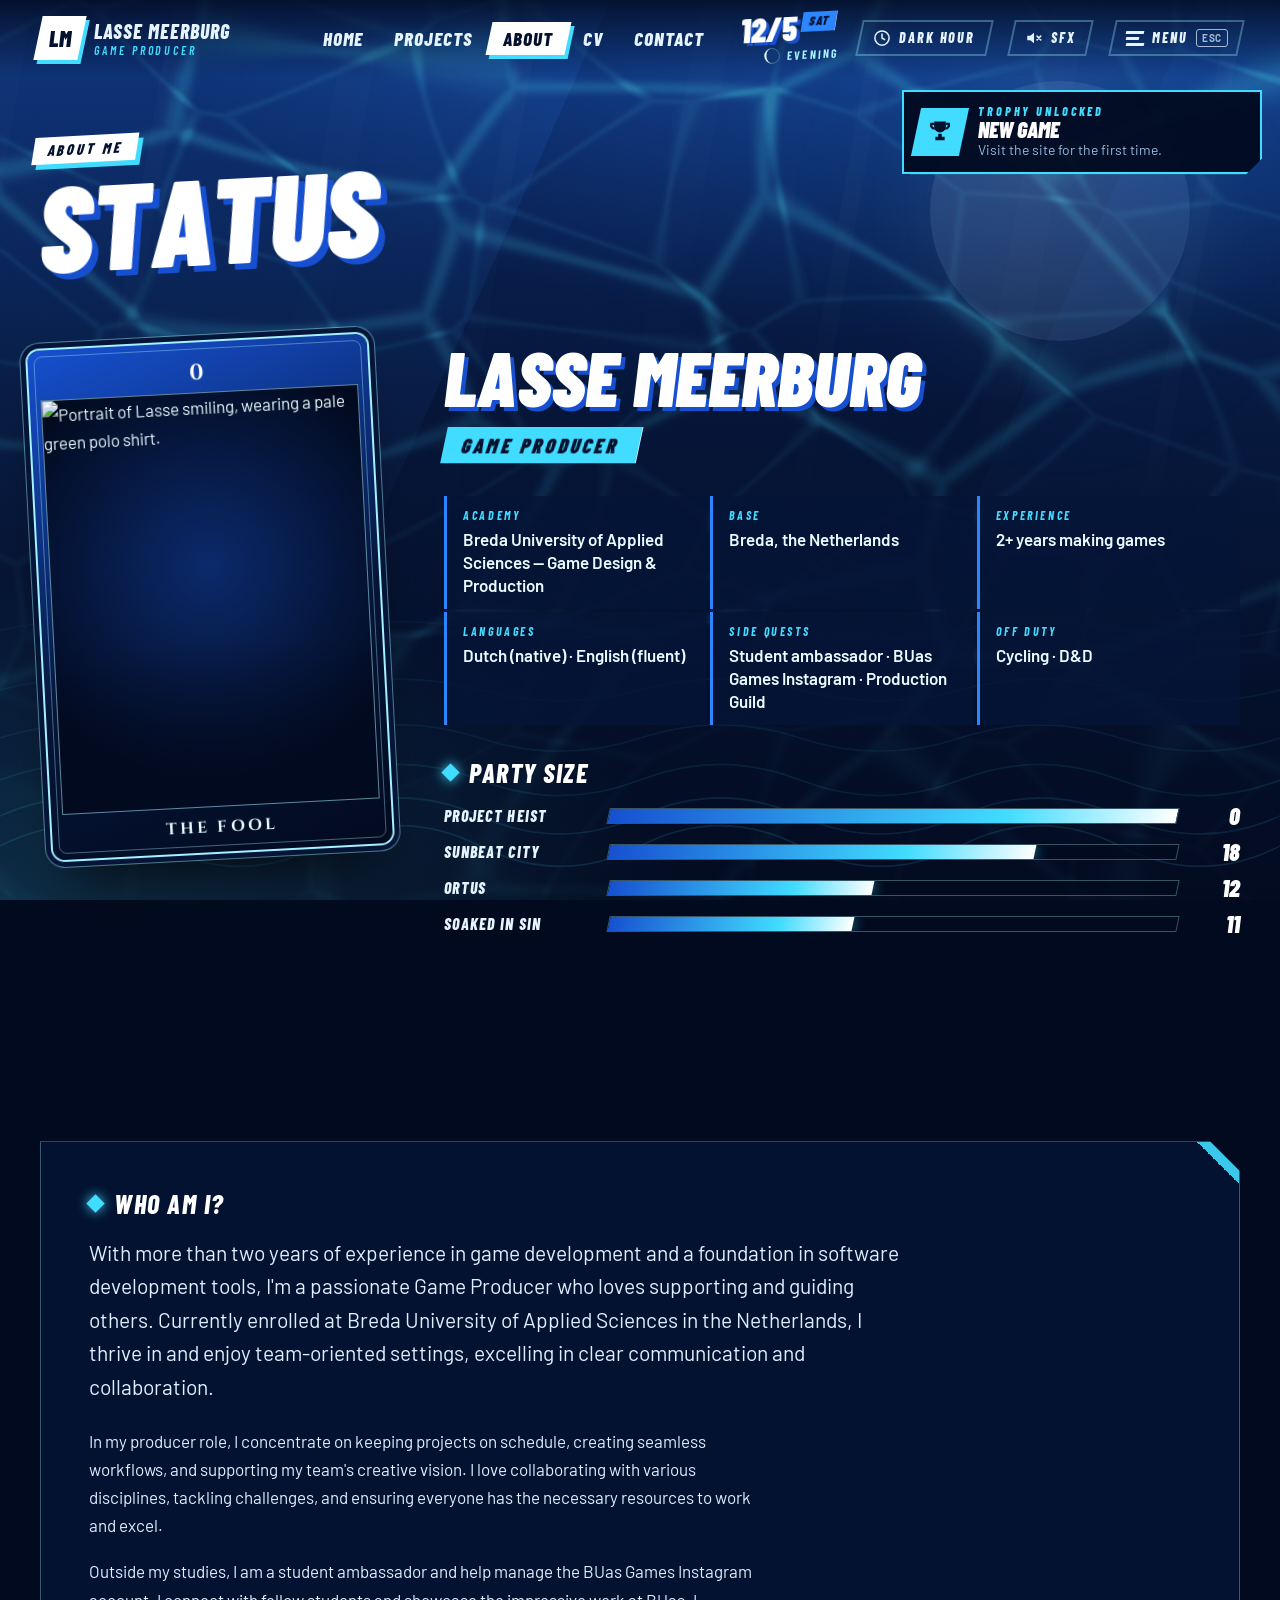
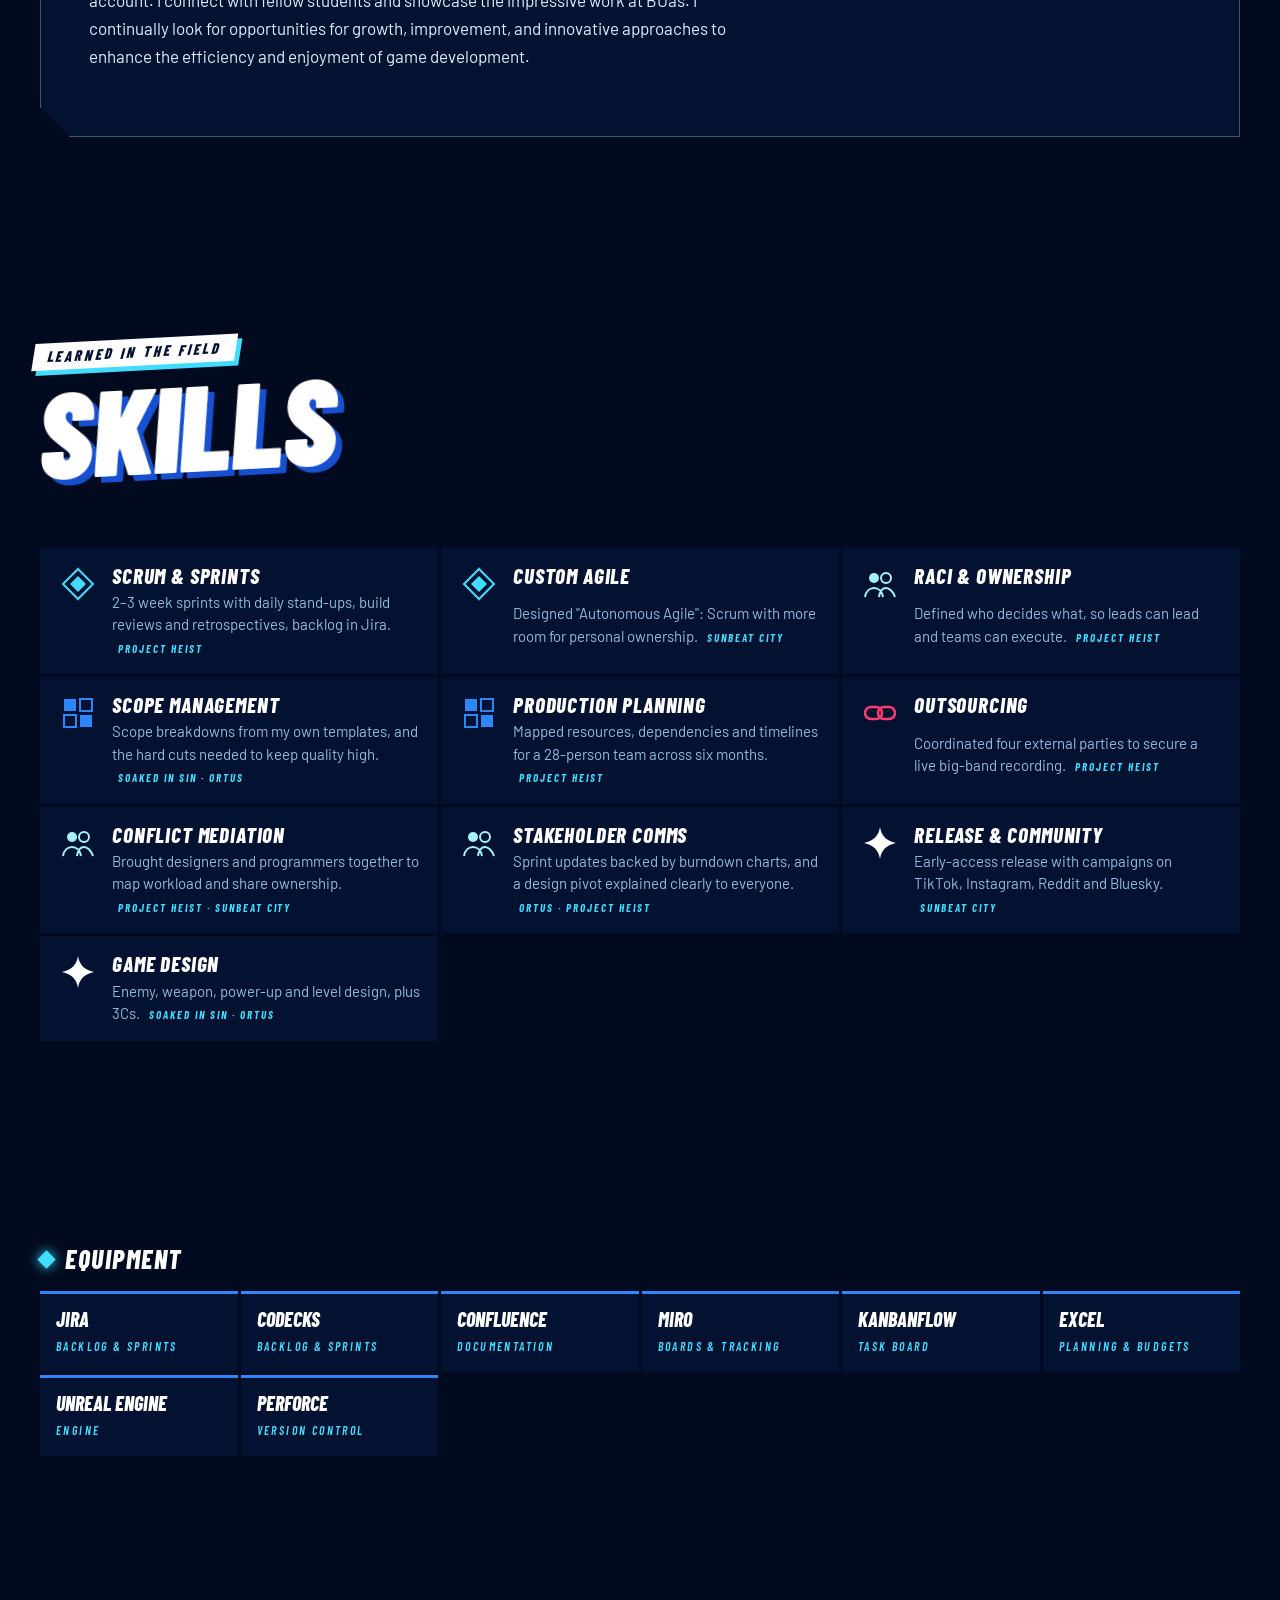
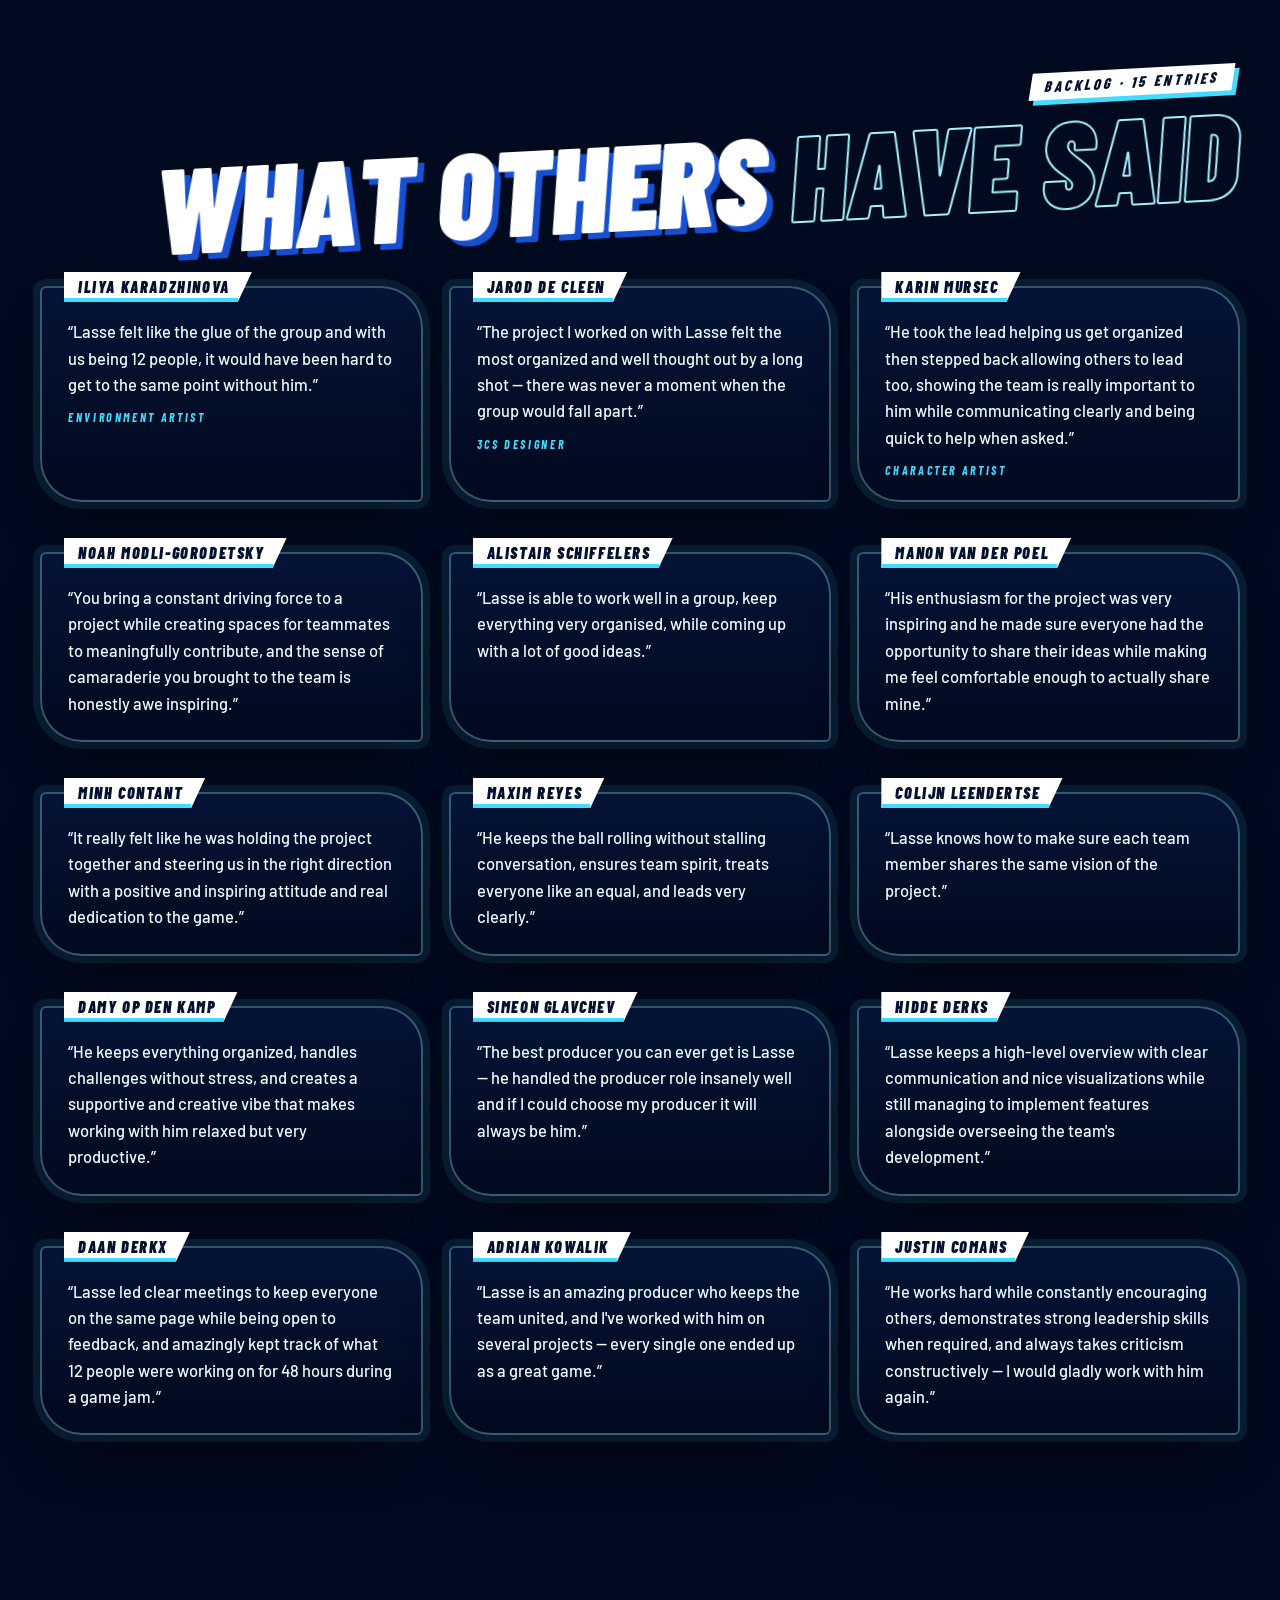
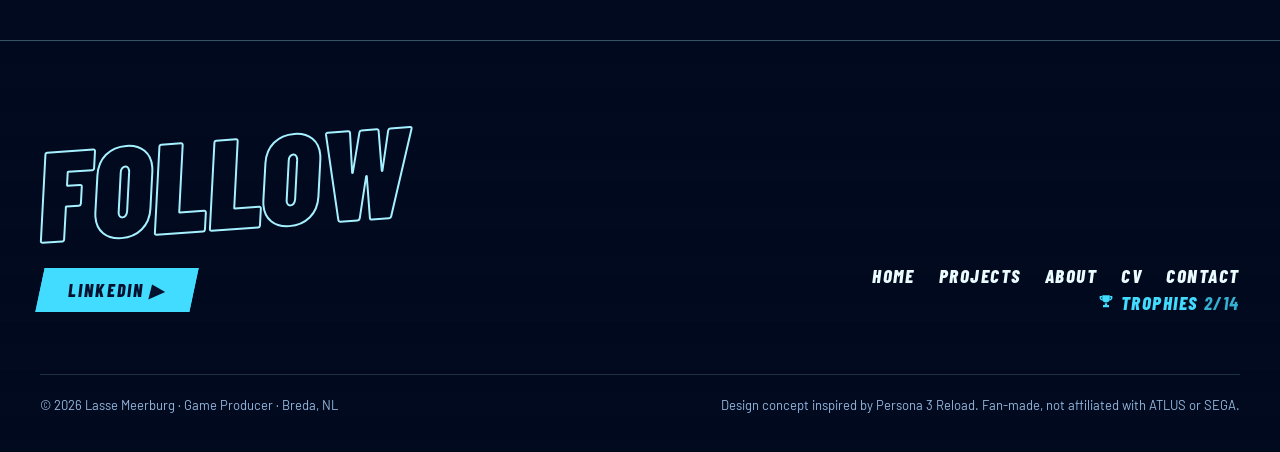
==== commit c0bb8061: "Add main-menu hero, water shader, trophies, controller support and more - Home hero rebuilt as a mai" ====
--- a/about.html
+++ b/about.html
@@ -5,6 +5,17 @@
 <meta name="viewport" content="width=device-width, initial-scale=1">
 <title>About — Lasse Meerburg</title>
 <meta name="description" content="About Lasse Meerburg: Game Producer at Breda University of Applied Sciences, his skills, tools and what teammates say about working with him.">
+<link rel="canonical" href="https://aceevans.github.io/p3r-portfolio/about.html">
+<meta property="og:type" content="website">
+<meta property="og:site_name" content="Lasse Meerburg — Game Producer">
+<meta property="og:title" content="About — Lasse Meerburg">
+<meta property="og:description" content="About Lasse Meerburg: Game Producer at Breda University of Applied Sciences, his skills, tools and what teammates say about working with him.">
+<meta property="og:url" content="https://aceevans.github.io/p3r-portfolio/about.html">
+<meta property="og:image" content="https://aceevans.github.io/p3r-portfolio/assets/img/og/home.jpg">
+<meta property="og:image:width" content="1200">
+<meta property="og:image:height" content="630">
+<meta property="og:image:alt" content="About — Lasse Meerburg — portfolio preview">
+<meta name="twitter:card" content="summary_large_image">
 <meta name="theme-color" content="#051538">
 <link rel="icon" href="data:image/svg+xml,%3Csvg xmlns='http://www.w3.org/2000/svg' viewBox='0 0 32 32'%3E%3Crect width='32' height='32' rx='7' fill='%23051538'/%3E%3Ccircle cx='16' cy='16' r='10' fill='%2341dcff'/%3E%3Ccircle cx='21' cy='12' r='9' fill='%23051538'/%3E%3C/svg%3E">
 <link rel="preconnect" href="https://fonts.googleapis.com">
@@ -31,7 +42,7 @@
         <div class="status__card">
           <div class="arcana" data-tilt>
             <span class="arcana__num">0</span>
-            <span class="arcana__art"><img src="https://images.squarespace-cdn.com/content/v1/67a513989b3bf35e9ae5f112/c608c3dd-22d5-4766-8b79-aef9ff87ccad/picture+of+me.jpg?format=750w" alt="Portrait of Lasse smiling, wearing a pale green polo shirt."></span>
+            <span class="arcana__art"><img src="https://images.squarespace-cdn.com/content/v1/67a513989b3bf35e9ae5f112/c608c3dd-22d5-4766-8b79-aef9ff87ccad/picture+of+me.jpg?format=750w" alt="Portrait of Lasse smiling, wearing a pale green polo shirt." width="750" height="1125" decoding="async"></span>
             <span class="arcana__name">The Fool</span>
           </div>
         </div>
--- a/assets/css/style.css
+++ b/assets/css/style.css
@@ -938,19 +938,7 @@
 }
 .proj__title a:hover, .pnav__link:hover .pnav__title, .slink__item a.is-active .slink__title { animation: glitch .45s steps(3, end) 1; }
 
-/* ---------- Cursor ring & click splash ----------------------------------- */
-.cursor {
-  position: fixed; left: 0; top: 0; z-index: 400; pointer-events: none;
-  width: 30px; height: 30px; margin: -15px 0 0 -15px;
-  border: 2px solid var(--cyan); border-radius: 3px;
-  box-shadow: 0 0 14px color-mix(in srgb, var(--cyan) 45%, transparent);
-  opacity: 0;
-  transition: width .3s var(--ease-back), height .3s var(--ease-back), margin .3s var(--ease-back), background-color .2s, border-color .2s, opacity .3s;
-}
-.cursor.is-visible { opacity: .85; }
-.cursor.is-hover { width: 54px; height: 54px; margin: -27px 0 0 -27px; border-color: var(--white); background-color: color-mix(in srgb, var(--cyan) 14%, transparent); }
-.cursor.is-down { background-color: color-mix(in srgb, var(--white) 35%, transparent); }
-
+/* ---------- Click splash -------------------------------------------- */
 .splash { position: fixed; left: 0; top: 0; z-index: 390; width: 0; height: 0; pointer-events: none; }
 .splash i { position: absolute; left: 0; top: 0; }
 .splash .ring { width: 84px; height: 84px; margin: -42px 0 0 -42px; border: 2px solid var(--cyan); border-radius: 50%; animation: splashRing .6s var(--ease) forwards; }
@@ -1007,11 +995,11 @@
   font: 900 italic clamp(44px, 10vw, 150px)/.85 var(--f-display); text-transform: uppercase;
   color: var(--white); text-shadow: .05em .05em 0 var(--blue); transform: rotate(-6deg);
 }
-.wipe__label span {
+.wipe__label > span {
   display: inline-flex; align-items: center; gap: 10px;
   font: 700 italic 15px/1 var(--f-display); letter-spacing: .4em; text-transform: uppercase; color: var(--aqua);
 }
-.wipe__label span::before { content: ""; width: 14px; height: 14px; border: 2px solid currentColor; border-top-color: transparent; border-radius: 50%; animation: spin .7s linear infinite; }
+.wipe__label > span::before { content: ""; width: 14px; height: 14px; border: 2px solid currentColor; border-top-color: transparent; border-radius: 50%; animation: spin .7s linear infinite; }
 @keyframes spin { to { transform: rotate(360deg); } }
 .wipe.is-in .wipe__label { animation: labelIn .4s .28s var(--ease-back) both; }
 .wipe.is-out .wipe__label { animation: labelOut .3s .05s var(--ease) both; }
@@ -1313,6 +1301,341 @@
 /* ---------- Reduced motion ---------------------------------------------- */
 @media (prefers-reduced-motion: reduce) {
   *, *::before, *::after { animation-duration: .001ms !important; animation-iteration-count: 1 !important; transition-duration: .001ms !important; scroll-behavior: auto !important; }
-  .bg__bubbles, .bg__waves, .cursor, .splash { display: none !important; }
+  .bg__bubbles, .bg__waves, .splash { display: none !important; }
   .js [data-reveal] { opacity: 1; translate: none; }
 }
+
+/* ==========================================================================
+   v3 — water shader, home menu, tips, finisher, trophies, controller,
+   Velvet Room, compendium, quest log, chapters, accents, CV calendar
+   ========================================================================== */
+
+/* ---------- Live water caustics ----------------------------------------- */
+.bg__caustics { position: absolute; inset: 0; width: 100%; height: 100%; opacity: .3; mix-blend-mode: screen; pointer-events: none; }
+.has-caustics .bg__rays { opacity: .5; }
+:root[data-theme="dark-hour"] .bg__caustics { opacity: .22; }
+
+/* ---------- Home: main-menu hero ---------------------------------------- */
+.hero--menu { padding-bottom: 70px; }
+.hero--menu .hero__grid { grid-template-columns: minmax(0, 1.25fr) minmax(0, .75fr); align-items: center; }
+.hero--menu .hero__title { font-size: clamp(54px, 7.6vw, 118px); }
+.hero--menu .hero__role { margin-top: 24px; font-size: clamp(18px, 2.1vw, 28px); }
+
+.hmenu { position: relative; display: flex; flex-direction: column; align-items: flex-start; margin: 34px 0 0; transform: rotate(-6deg); transform-origin: left top; }
+.hmenu__item {
+  position: relative; isolation: isolate;
+  display: inline-flex; align-items: baseline; gap: 16px;
+  margin-left: calc(var(--i) * 30px); padding: 0 22px 0 14px;
+  font: 900 italic clamp(38px, 5vw, 80px)/1 var(--f-display); text-transform: uppercase; letter-spacing: -.01em;
+  color: var(--aqua); text-decoration: none;
+  transition: color .15s, translate .32s var(--ease-back), scale .15s var(--ease-back);
+}
+.hmenu__item::before {
+  content: ""; position: absolute; inset: 10% -10px 6%; z-index: -1;
+  background: var(--white); box-shadow: 10px 10px 0 var(--cyan);
+  transform: skew(var(--skew)) scaleX(0); transform-origin: left;
+  transition: transform .32s var(--ease-back);
+}
+.hmenu__item.is-active { color: var(--ink); translate: 16px 0; }
+.hmenu__item.is-active::before { transform: skew(var(--skew)) scaleX(1); }
+.hmenu__item:focus-visible { outline: none; }
+.hmenu__item:active { scale: .96; }
+.hmenu__label { display: inline-block; }
+.hmenu__item.is-active .hmenu__label { animation: jiggle .4s var(--ease-back); }
+.hmenu__tag { font: 700 italic 14px/1 var(--f-display); letter-spacing: .24em; color: var(--muted); opacity: 0; translate: -10px 0; transition: opacity .2s, translate .3s var(--ease-back); }
+.hmenu__item.is-active .hmenu__tag { opacity: 1; translate: 0 0; color: var(--blue); }
+.hmenu__hint { margin: 30px 0 0; font: 700 italic 13px/1.6 var(--f-display); letter-spacing: .24em; text-transform: uppercase; color: var(--muted); }
+.hmenu__hint kbd { font: inherit; color: var(--white); }
+.hero--menu .hero__stats { margin: 22px 0 0; }
+
+.hero__figure { position: relative; margin: 0; display: grid; justify-items: center; align-items: end; min-height: min(80vh, 760px); }
+.hero__halo {
+  position: absolute; left: 50%; top: 30%; width: min(30vw, 440px); aspect-ratio: 1; translate: -50% -50%;
+  border-radius: 50%;
+  background: radial-gradient(circle at 42% 38%, color-mix(in srgb, var(--aqua) 60%, transparent), color-mix(in srgb, var(--azure) 30%, transparent) 55%, transparent 71%);
+  box-shadow: 0 0 0 2px color-mix(in srgb, var(--aqua) 35%, transparent), 0 0 140px 30px color-mix(in srgb, var(--cyan) 22%, transparent);
+  animation: haloPulse 6s ease-in-out infinite;
+}
+@keyframes haloPulse { 50% { scale: 1.05; opacity: .85; } }
+.hero__slash {
+  position: absolute; left: -30%; right: -40%; top: 52%; height: 18%;
+  background: linear-gradient(90deg, transparent, color-mix(in srgb, var(--cyan) 45%, transparent) 30%, color-mix(in srgb, var(--white) 55%, transparent) 52%, color-mix(in srgb, var(--cyan) 45%, transparent) 72%, transparent);
+  transform: rotate(-14deg); opacity: .55; filter: blur(1px);
+  animation: slashSweep 7s ease-in-out infinite;
+}
+@keyframes slashSweep { 50% { translate: -6% 0; opacity: .35; } }
+.hero__person { position: relative; z-index: 1; height: min(80vh, 760px); aspect-ratio: 403 / 1349; translate: calc(var(--hx, 0) * -14px) calc(var(--hy, 0) * -8px); transition: translate .8s ease-out; }
+.hero__cutout {
+  position: absolute; inset: 0; width: 100%; height: 100%; object-fit: contain; object-position: bottom;
+  filter: drop-shadow(0 0 1.5px var(--aqua)) drop-shadow(0 0 26px color-mix(in srgb, var(--cyan) 45%, transparent)) saturate(.85);
+  transform-origin: 50% 100%; animation: idle 5.5s ease-in-out infinite;
+}
+.hero__tint {
+  position: absolute; inset: 0; pointer-events: none; transform-origin: 50% 100%; animation: idle 5.5s ease-in-out infinite;
+  background: linear-gradient(180deg, color-mix(in srgb, var(--azure) 35%, transparent), color-mix(in srgb, var(--blue) 80%, transparent) 70%);
+  mix-blend-mode: color; opacity: .55;
+  -webkit-mask-position: bottom; mask-position: bottom; -webkit-mask-size: contain; mask-size: contain; -webkit-mask-repeat: no-repeat; mask-repeat: no-repeat;
+}
+@keyframes idle { 50% { scale: 1.012 1.006; } }
+.hero__rim { position: absolute; left: 50%; bottom: -6px; width: 140%; height: 40px; translate: -50% 0; border-radius: 50%; background: radial-gradient(ellipse, color-mix(in srgb, var(--cyan) 45%, transparent), transparent 70%); filter: blur(6px); }
+.hero__figure .hero__badge { left: auto; right: 4%; bottom: 14%; z-index: 2; }
+.hero--menu .hero__photo { display: none; }
+.hero--menu.no-cutout .hero__photo { display: block; }
+.hero--menu.no-cutout .hero__person, .hero--menu.no-cutout .hero__halo, .hero--menu.no-cutout .hero__slash, .hero--menu.no-cutout .hero__rim { display: none; }
+.hero--menu.no-cutout .hero__figure { min-height: 0; }
+@media (prefers-reduced-motion: no-preference) {
+  .hero__person { animation: personIn 1.1s .15s var(--ease) both; }
+  .is-arriving .hero__person { animation-play-state: paused; }
+}
+@keyframes personIn { from { opacity: 0; translate: 90px 0; filter: brightness(3) saturate(0); } to { opacity: 1; } }
+@media (max-width: 900px) {
+  .hero--menu .hero__grid { grid-template-columns: 1fr; }
+  .hero__figure { order: 0; min-height: 0; margin-top: 20px; }
+  .hero__person { height: min(64vh, 560px); }
+  .hero__halo { width: min(70vw, 360px); }
+  .hmenu__item { margin-left: calc(var(--i) * 14px); }
+}
+
+/* ---------- Wipe tip ------------------------------------------------------ */
+.wipe__label > span { display: inline-flex; align-items: center; gap: 10px; font: 700 italic 15px/1 var(--f-display); letter-spacing: .4em; text-transform: uppercase; color: var(--aqua); }
+.wipe__label > span::before { content: ""; width: 14px; height: 14px; border: 2px solid currentColor; border-top-color: transparent; border-radius: 50%; animation: spin .7s linear infinite; }
+.wipe__tip {
+  display: flex; align-items: baseline; gap: 12px; max-width: 640px; margin: 10px 0 0; padding: 12px 18px;
+  background: color-mix(in srgb, var(--abyss) 55%, transparent); border-left: 4px solid var(--cyan);
+  font: 500 16px/1.45 var(--f-body); letter-spacing: 0; text-transform: none; color: var(--foam); text-align: left;
+  transform: rotate(-2deg);
+}
+.wipe__tip i { flex: none; padding: 4px 9px; background: var(--cyan); color: var(--ink); font: 900 italic 14px/1 var(--f-display); letter-spacing: .2em; text-transform: uppercase; transform: skew(var(--skew)); }
+.wipe__tip span:empty { display: none; }
+.wipe.is-out:not(.is-intro) i:nth-child(3) { animation-delay: .35s; }
+.wipe.is-out:not(.is-intro) i:nth-child(2) { animation-delay: .4s; }
+.wipe.is-out:not(.is-intro) i:nth-child(1) { animation-delay: .45s; }
+.wipe.is-out:not(.is-intro) .wipe__label { animation: labelOut .3s .32s var(--ease) both; }
+@media (max-width: 620px) { .wipe__tip { font-size: 14px; } }
+
+/* ---------- "Let's team up!" finish screen ------------------------------ */
+.finisher { position: fixed; inset: 0; z-index: 240; display: grid; place-items: center; overflow: hidden; pointer-events: none; visibility: hidden; }
+.finisher.is-on { visibility: visible; }
+.finisher__bg { position: absolute; inset: 0; background: #0b0006; opacity: 0; }
+.finisher__lines { position: absolute; inset: -60%; opacity: 0; background: repeating-conic-gradient(from 0deg at 50% 50%, rgba(255, 255, 255, .16) 0 1.4deg, transparent 1.4deg 7deg); }
+.finisher__ink { position: absolute; inset: 0; width: 100%; height: 100%; fill: var(--accent); opacity: 0; }
+.finisher__slash { position: absolute; left: -25%; right: -25%; transform: rotate(-14deg) translateX(-130%); }
+.finisher__slash--1 { top: 16%; height: 30vh; background: var(--accent); }
+.finisher__slash--2 { top: 47%; height: 9vh; background: var(--white); }
+.finisher__slash--3 { top: 58%; height: 22vh; background: color-mix(in srgb, var(--accent) 55%, #000); }
+.finisher__text { position: relative; margin: 0; display: grid; justify-items: center; text-align: center; transform: rotate(-8deg); opacity: 0; }
+.finisher__text b { display: block; font: 900 italic clamp(68px, 13vw, 210px)/.82 var(--f-display); text-transform: uppercase; color: var(--white); text-shadow: .045em .045em 0 #000, .09em .09em 0 var(--accent); }
+.finisher__text b + b { color: #000; -webkit-text-stroke: clamp(2px, .3vw, 4px) var(--white); text-shadow: .05em .05em 0 var(--accent); }
+.finisher.is-on .finisher__bg { animation: finBg 1.3s ease both; }
+.finisher.is-on .finisher__lines { animation: finLines 1.3s linear both; }
+.finisher.is-on .finisher__ink { animation: finInk .6s .14s var(--ease-back) both; }
+.finisher.is-on .finisher__slash--1 { animation: finSlash .42s .04s var(--ease-snap) both; }
+.finisher.is-on .finisher__slash--2 { animation: finSlash .42s .1s var(--ease-snap) both; }
+.finisher.is-on .finisher__slash--3 { animation: finSlash .42s .16s var(--ease-snap) both; }
+.finisher.is-on .finisher__text { animation: finText .75s .26s var(--ease-back) both; }
+@keyframes finBg { 0% { opacity: 0; } 6% { opacity: 1; background: #fff; } 14% { background: #0b0006; } 100% { opacity: 1; background: #0b0006; } }
+@keyframes finLines { 0% { opacity: 0; rotate: 0deg; } 20% { opacity: 1; } 100% { opacity: .7; rotate: 24deg; } }
+@keyframes finInk { from { opacity: 0; scale: .2; } to { opacity: .95; scale: 1; } }
+@keyframes finSlash { from { transform: rotate(-14deg) translateX(-130%); } to { transform: rotate(-14deg) translateX(0); } }
+@keyframes finText { 0% { opacity: 0; scale: 2.8; } 55% { opacity: 1; scale: .92; } 78% { scale: 1.04; } 100% { opacity: 1; scale: 1; } }
+
+/* ---------- Trophies ------------------------------------------------------ */
+.toasts { position: fixed; right: 18px; top: calc(var(--header-h) + 14px); z-index: 230; display: grid; gap: 10px; pointer-events: none; }
+.toast {
+  display: grid; grid-template-columns: 48px 1fr; column-gap: 14px; align-items: center;
+  width: min(360px, calc(100vw - 36px)); padding: 12px 18px 12px 12px;
+  background: var(--panel-strong); border: 2px solid var(--cyan);
+  box-shadow: 8px 8px 0 color-mix(in srgb, var(--cyan) 40%, transparent), 0 20px 40px -12px rgba(0, 0, 0, .7);
+  clip-path: polygon(0 0, 100% 0, 100% calc(100% - 16px), calc(100% - 16px) 100%, 0 100%);
+  animation: toastIn .55s var(--ease-back) both;
+}
+.toast.is-leaving { animation: toastOut .35s var(--ease) both; }
+.toast__icon { grid-row: 1 / 4; width: 48px; height: 48px; display: grid; place-items: center; background: var(--cyan); color: var(--ink); transform: skew(var(--skew)); }
+.toast__icon svg { width: 28px; height: 28px; transform: skew(12deg); }
+.toast__kicker { font: 800 italic 12px/1.2 var(--f-display); letter-spacing: .24em; text-transform: uppercase; color: var(--cyan); }
+.toast__name { font: 900 italic 22px/1.05 var(--f-display); text-transform: uppercase; color: var(--white); }
+.toast__desc { font-size: 14px; line-height: 1.35; color: var(--muted); }
+@keyframes toastIn { from { opacity: 0; translate: 120% 0; } }
+@keyframes toastOut { to { opacity: 0; translate: 120% 0; } }
+
+.trophies { position: fixed; inset: 0; z-index: 170; display: grid; place-items: center; padding: 24px; background: color-mix(in srgb, var(--abyss) 92%, transparent); animation: lbBg .3s ease both; }
+.trophies[hidden] { display: none; }
+.trophies__panel { position: relative; width: min(780px, 100%); max-height: calc(100vh - 48px); overflow: auto; padding: clamp(22px, 4vw, 40px); background: var(--panel-strong); border: 2px solid var(--line); box-shadow: 12px 12px 0 color-mix(in srgb, var(--cyan) 30%, transparent); animation: trophiesIn .5s var(--ease-back) both; }
+@keyframes trophiesIn { from { opacity: 0; scale: .9; translate: 0 30px; } }
+.trophies__head { display: flex; flex-wrap: wrap; align-items: center; gap: 12px 20px; margin-bottom: 18px; }
+.trophies__title { margin: 0; font: 900 italic clamp(40px, 6vw, 64px)/.9 var(--f-display); text-transform: uppercase; color: var(--white); text-shadow: .05em .05em 0 var(--blue); transform: rotate(-3deg); }
+.trophies__count { font: 900 italic 24px/1 var(--f-display); color: var(--cyan); }
+.trophies__close { margin-left: auto; }
+.trophies__bar { height: 10px; margin-bottom: 22px; background: color-mix(in srgb, var(--abyss) 80%, transparent); border: 1px solid var(--line); transform: skew(var(--skew)); overflow: hidden; }
+.trophies__bar i { display: block; height: 100%; width: var(--v, 0%); background: linear-gradient(90deg, var(--blue), var(--cyan), var(--white)); transition: width .8s var(--ease-back); }
+.trophy-list { list-style: none; margin: 0; padding: 0; display: grid; grid-template-columns: repeat(auto-fill, minmax(220px, 1fr)); gap: 8px; }
+.trophy { display: grid; grid-template-columns: 38px 1fr; column-gap: 12px; align-items: center; padding: 12px 14px; background: color-mix(in srgb, var(--night) 85%, transparent); border-left: 3px solid var(--line); }
+.trophy.is-unlocked { border-left-color: var(--cyan); }
+.trophy__icon { grid-row: 1 / 3; width: 38px; height: 38px; display: grid; place-items: center; color: color-mix(in srgb, var(--muted) 55%, transparent); }
+.trophy__icon svg { width: 30px; height: 30px; }
+.trophy.is-unlocked .trophy__icon { color: var(--cyan); filter: drop-shadow(0 0 8px var(--cyan)); }
+.trophy__name { font: 800 italic 17px/1.1 var(--f-display); letter-spacing: .04em; text-transform: uppercase; color: var(--white); }
+.trophy:not(.is-unlocked) .trophy__name { color: var(--muted); letter-spacing: .3em; }
+.trophy__desc { font-size: 13px; line-height: 1.35; color: var(--muted); }
+.menu__trophies { position: absolute; right: 7vw; bottom: 4.5vh; }
+.menu__trophies svg, .ftr__trophies svg { width: 18px; height: 18px; }
+.menu__trophies b, .ftr__trophies b { color: inherit; opacity: .8; }
+.ftr__trophies {
+  display: inline-flex; align-items: center; gap: 6px; padding: 0; border: 0; background: none; cursor: pointer;
+  font: 800 italic 19px/1 var(--f-display); letter-spacing: .08em; text-transform: uppercase; color: var(--cyan);
+}
+.ftr__trophies:hover { color: var(--white); }
+@media (max-width: 620px) { .menu__trophies { right: 6vw; bottom: 9vh; } }
+
+/* ---------- Controller ---------------------------------------------------- */
+.pad-bar {
+  position: fixed; left: 50%; bottom: 16px; z-index: 220; translate: -50% 0;
+  display: flex; flex-wrap: wrap; justify-content: center; gap: 8px 20px;
+  width: max-content; max-width: calc(100vw - 24px); padding: 10px 22px;
+  background: var(--panel-strong); border: 1px solid var(--line);
+  font: 700 italic 14px/1 var(--f-display); letter-spacing: .12em; text-transform: uppercase; color: var(--foam);
+  animation: padIn .5s var(--ease-back) both;
+}
+.pad-bar[hidden] { display: none; }
+@keyframes padIn { from { opacity: 0; translate: -50% 40px; } }
+.pad-bar span { display: inline-flex; align-items: center; gap: 8px; }
+.pad-btn {
+  display: inline-grid; place-items: center; min-width: 24px; height: 24px; padding: 0 6px; border-radius: 12px;
+  background: var(--white); color: var(--ink); font: 900 normal 13px/1 var(--f-body); letter-spacing: 0;
+}
+.pad-btn--wide { border-radius: 6px; font-size: 11px; }
+.xb-a { background: #3fbf3f; color: #fff; } .xb-b { background: #e5403a; color: #fff; } .xb-x { background: #2f7de1; color: #fff; } .xb-y { background: #f2c200; color: #1a1300; }
+.ps-x { background: #2f7de1; color: #fff; } .ps-o { background: #e5403a; color: #fff; } .ps-s { background: #d65fb4; color: #fff; } .ps-t { background: #2bb59a; color: #fff; }
+.gamepad-mode :focus { outline: 3px solid var(--cyan); outline-offset: 5px; box-shadow: 0 0 0 9px color-mix(in srgb, var(--cyan) 22%, transparent); }
+.gamepad-mode .to-top { bottom: 72px; }
+
+/* ---------- Velvet Room ---------------------------------------------------- */
+:root[data-page="velvet"] .bg {
+  background:
+    radial-gradient(90% 60% at 50% 0%, rgba(110, 140, 255, .35), transparent 60%),
+    repeating-linear-gradient(90deg, rgba(255, 255, 255, .025) 0 2px, transparent 2px 7px),
+    linear-gradient(180deg, #0a1a6e, #050c3d 55%, #02051f);
+}
+.elevator { position: fixed; inset: 0; z-index: -1; pointer-events: none; overflow: hidden; }
+.elevator::before, .elevator::after {
+  content: ""; position: absolute; top: -20%; bottom: -20%; width: 18vw;
+  background: repeating-linear-gradient(180deg, transparent 0 140px, rgba(190, 210, 255, .18) 140px 146px);
+  animation: elevatorRise 1.4s linear infinite;
+}
+.elevator::before { left: 3vw; }
+.elevator::after { right: 3vw; }
+@keyframes elevatorRise { to { translate: 0 -146px; } }
+.floor {
+  position: fixed; left: clamp(16px, 3vw, 40px); bottom: 24px; z-index: 5;
+  display: flex; align-items: center; gap: 10px; padding: 10px 16px;
+  background: #02051f; border: 2px solid rgba(190, 210, 255, .5); color: #dfe8ff;
+  font: 800 italic 14px/1 var(--f-display); letter-spacing: .24em; text-transform: uppercase;
+}
+.floor b { font-size: 26px; letter-spacing: .06em; color: #fff; display: inline-block; }
+.floor b.is-tick { animation: floorTick .35s var(--ease-back); }
+@keyframes floorTick { from { translate: 0 10px; opacity: 0; } }
+.velvet-grid { display: grid; grid-template-columns: repeat(auto-fit, minmax(260px, 1fr)); gap: 24px; }
+.velvet-card { padding: 24px; background: rgba(5, 12, 61, .78); border: 1px solid rgba(190, 210, 255, .35); }
+.velvet-card h3 { margin: 0 0 10px; font: 900 italic 26px/1 var(--f-display); text-transform: uppercase; color: #fff; }
+.velvet-card p { margin: 0; color: #c8d4ff; }
+
+/* ---------- Compendium (projects index) ---------------------------------- */
+.compendium { display: flex; flex-wrap: wrap; align-items: center; gap: 14px 28px; margin: 0 0 36px; padding: 16px 20px; background: var(--panel); border: 1px solid var(--line); }
+.compendium__group { display: flex; flex-wrap: wrap; align-items: center; gap: 8px; }
+.compendium__label { margin-right: 4px; font: 700 italic 13px/1 var(--f-display); letter-spacing: .24em; text-transform: uppercase; color: var(--muted); }
+.ctag {
+  position: relative; isolation: isolate; padding: 8px 14px; border: 0; background: none; cursor: pointer;
+  font: 800 italic 15px/1 var(--f-display); letter-spacing: .08em; text-transform: uppercase; color: var(--foam);
+  transition: color .15s, scale .15s var(--ease-back);
+}
+.ctag::before {
+  content: ""; position: absolute; inset: 0; z-index: -1;
+  background: color-mix(in srgb, var(--night) 80%, transparent); border: 1px solid var(--line);
+  transform: skew(var(--skew)); transition: background .15s, border-color .15s, box-shadow .3s var(--ease-back);
+}
+.ctag:hover::before { border-color: var(--aqua); }
+.ctag[aria-pressed="true"] { color: var(--ink); }
+.ctag[aria-pressed="true"]::before { background: var(--cyan); border-color: var(--cyan); box-shadow: 4px 4px 0 var(--white); }
+.ctag:active { scale: .9; }
+.compendium__count { margin: 0 0 0 auto; font: 800 italic 15px/1 var(--f-display); letter-spacing: .14em; text-transform: uppercase; color: var(--muted); }
+.compendium__count b { color: var(--white); font-size: 20px; }
+.slink__item.is-filtered, .slink__panel.is-filtered { display: none !important; }
+
+/* ---------- Quest log (project summary box) ------------------------------- */
+.quest {
+  position: relative; padding: clamp(22px, 3.5vw, 36px);
+  background: linear-gradient(120deg, color-mix(in srgb, var(--deep) 88%, transparent), color-mix(in srgb, var(--night) 94%, transparent));
+  border: 2px solid var(--line); box-shadow: 10px 10px 0 color-mix(in srgb, var(--cyan) 30%, transparent);
+}
+.quest__head { display: flex; flex-wrap: wrap; align-items: center; justify-content: space-between; gap: 14px; margin-bottom: 20px; }
+.quest__title { display: flex; align-items: center; gap: 12px; margin: 0; font: 900 italic clamp(28px, 3.4vw, 40px)/1 var(--f-display); text-transform: uppercase; color: var(--white); }
+.quest__title::before { content: ""; width: 14px; height: 14px; background: var(--cyan); transform: rotate(45deg); box-shadow: 0 0 12px var(--cyan); }
+.quest__stamp { padding: 8px 16px; border: 3px solid var(--cyan); color: var(--cyan); font: 900 italic 18px/1 var(--f-display); letter-spacing: .2em; text-transform: uppercase; transform: rotate(-7deg); }
+.quest__stamp--wip { border-style: dashed; }
+.js .quest:not(.is-in) .quest__stamp { opacity: 0; }
+.quest.is-in .quest__stamp { animation: stamp .6s .55s var(--ease-back) both; }
+.quest__rows { display: grid; grid-template-columns: repeat(4, minmax(0, 1fr)); gap: 3px; margin: 0; }
+.quest__rows div { padding: 14px 16px; background: color-mix(in srgb, var(--night) 82%, transparent); border-top: 3px solid var(--azure); transition: border-color .25s, translate .3s var(--ease-back); }
+.quest__rows div:hover { border-top-color: var(--cyan); translate: 0 -4px; }
+.quest__rows dt { margin-bottom: 8px; font: 700 italic 12px/1 var(--f-display); letter-spacing: .24em; text-transform: uppercase; color: var(--cyan); }
+.quest__rows dd { margin: 0; font-size: 15.5px; line-height: 1.5; color: var(--foam); }
+@media (max-width: 1000px) { .quest__rows { grid-template-columns: 1fr 1fr; } }
+@media (max-width: 620px) { .quest__rows { grid-template-columns: 1fr; } }
+
+/* ---------- Chapter list (project pages) --------------------------------- */
+.chapters { position: fixed; right: 12px; top: 50%; z-index: 40; display: none; translate: 0 -50%; transition: opacity .35s, translate .45s var(--ease-back); }
+.chapters.is-away { opacity: 0; translate: 30px -50%; pointer-events: none; }
+@media (min-width: 1300px) { .chapters { display: block; } }
+.chapters ol { list-style: none; margin: 0; padding: 0; display: grid; gap: 6px; justify-items: end; }
+.chapters a {
+  position: relative; isolation: isolate; display: flex; align-items: center; gap: 10px; height: 30px; padding: 0 12px;
+  font: 800 italic 13px/1 var(--f-display); letter-spacing: .12em; text-transform: uppercase; color: var(--foam); text-decoration: none;
+  transition: color .15s;
+}
+.chapters a::before { content: ""; position: absolute; inset: 0; z-index: -1; background: var(--panel-strong); border: 1px solid var(--line); transform: skew(var(--skew)); transition: background .2s, box-shadow .3s var(--ease-back), border-color .2s; }
+.chapters__num { min-width: 20px; text-align: center; color: var(--cyan); }
+.chapters__label { max-width: 0; overflow: hidden; white-space: nowrap; opacity: 0; transition: max-width .35s var(--ease), opacity .25s; }
+.chapters a:hover .chapters__label, .chapters a:focus-visible .chapters__label { max-width: 260px; opacity: 1; }
+.chapters a.is-active { color: var(--ink); }
+.chapters a.is-active::before { background: var(--white); border-color: var(--white); box-shadow: 4px 4px 0 var(--cyan); }
+.chapters a.is-active .chapters__num { color: var(--blue); }
+
+/* ---------- Per-project accent colours ------------------------------------ */
+:root:not([data-theme="dark-hour"]) body[data-project="soaked-in-sin"] :is(main, .chapters) { --cyan: #ff5c93; --aqua: #ffc2d6; --line: rgba(255, 194, 214, .3); }
+:root:not([data-theme="dark-hour"]) body[data-project="project-heist"] :is(main, .chapters) { --cyan: #f2b544; --aqua: #ffe3a3; --line: rgba(255, 227, 163, .3); }
+:root:not([data-theme="dark-hour"]) body[data-project="sunbeat-city"] :is(main, .chapters) { --cyan: #ff8b4d; --aqua: #ffd0b0; --line: rgba(255, 208, 176, .3); }
+:root:not([data-theme="dark-hour"]) body[data-project="ortus"] :is(main, .chapters) { --cyan: #ffe14d; --aqua: #fff3a8; --line: rgba(255, 243, 168, .3); }
+
+/* ---------- CV: sticky day-change calendar -------------------------------- */
+.cv-layout { display: grid; grid-template-columns: 250px minmax(0, 1fr); gap: clamp(28px, 4vw, 56px); align-items: start; }
+.daycal {
+  position: sticky; top: calc(var(--header-h) + 30px);
+  padding: 22px 18px 20px; text-align: center;
+  background: var(--panel-strong); border: 2px solid var(--line);
+  box-shadow: 10px 10px 0 color-mix(in srgb, var(--cyan) 28%, transparent);
+  transform: rotate(-2deg);
+}
+.daycal__label { margin: 0 0 10px; font: 700 italic 13px/1 var(--f-display); letter-spacing: .3em; text-transform: uppercase; color: var(--cyan); }
+.daycal__date { display: flex; justify-content: center; align-items: flex-start; gap: 8px; }
+.daycal__md { display: inline-block; font: 900 italic 72px/.9 var(--f-display); color: var(--white); text-shadow: 4px 4px 0 var(--blue); transform-origin: 50% 0; }
+.daycal__md.is-flip { animation: dayFlip .16s ease-out; }
+@keyframes dayFlip { from { transform: perspective(300px) rotateX(-75deg); opacity: .25; } }
+.daycal__dow { padding: 4px 8px; background: var(--cyan); color: var(--ink); font: 800 italic 16px/1 var(--f-display); letter-spacing: .08em; transform: skew(var(--skew)); }
+.daycal__dow[data-day="0"] { background: var(--accent); color: var(--white); }
+.daycal__dow[data-day="6"] { background: var(--azure); color: var(--white); }
+.daycal__year { margin-top: 6px; font: 800 italic 26px/1 var(--f-display); letter-spacing: .2em; color: var(--aqua); }
+.daycal__row { display: flex; justify-content: center; align-items: center; gap: 8px; margin-top: 12px; font: 700 italic 13px/1 var(--f-display); letter-spacing: .14em; text-transform: uppercase; color: var(--muted); }
+.daycal__moon .moon { width: 28px; height: 28px; }
+.daycal.is-vague .daycal__dow, .daycal.is-vague .daycal__row { visibility: hidden; }
+.daycal__event { min-height: 2.1em; margin: 16px 0 0; padding-top: 14px; border-top: 1px solid var(--line); font: 900 italic 22px/1.05 var(--f-display); text-transform: uppercase; color: var(--white); }
+.daycal__event.is-swap { animation: nameIn .4s var(--ease-back); }
+.daycal__fx { height: 1em; margin: 8px 0 0; font: 700 italic 13px/1 var(--f-display); letter-spacing: .26em; text-transform: uppercase; color: var(--cyan); opacity: 0; transition: opacity .2s; }
+.daycal.is-running .daycal__fx { opacity: 1; animation: flicker .7s infinite; }
+@media (max-width: 1000px) { .cv-layout { grid-template-columns: 1fr; } .daycal { display: none; } }
+
+/* Contrast: weekend day tags use dark text in the day theme */
+.cal__dow[data-day="0"], .cal__dow[data-day="6"], .daycal__dow[data-day="0"], .daycal__dow[data-day="6"] { color: var(--ink); }
+:root[data-theme="dark-hour"] .cal__dow[data-day="0"], :root[data-theme="dark-hour"] .daycal__dow[data-day="0"] { color: #fff; }
+
+/* Trophy toasts sit next to the Trophies button while the menu is open */
+html.menu-open .toasts { top: auto; bottom: calc(4.5vh + 72px); }
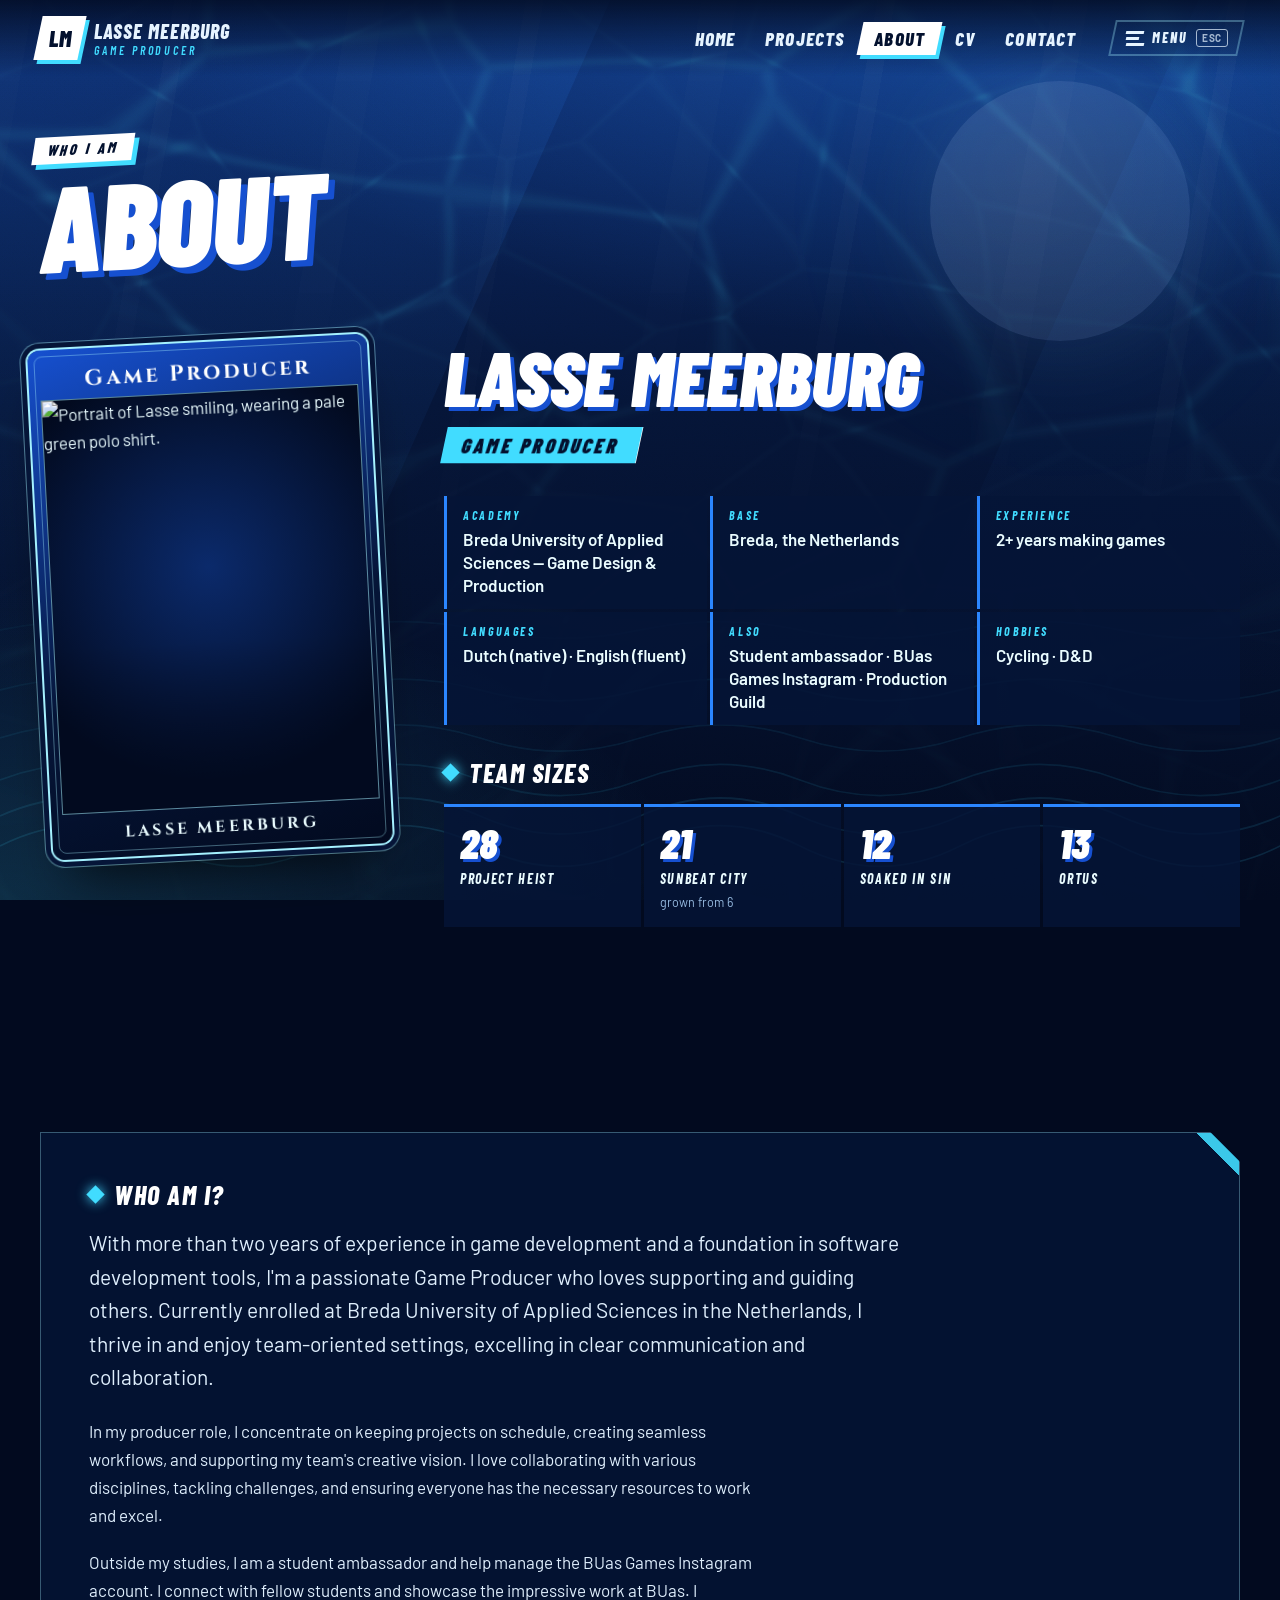
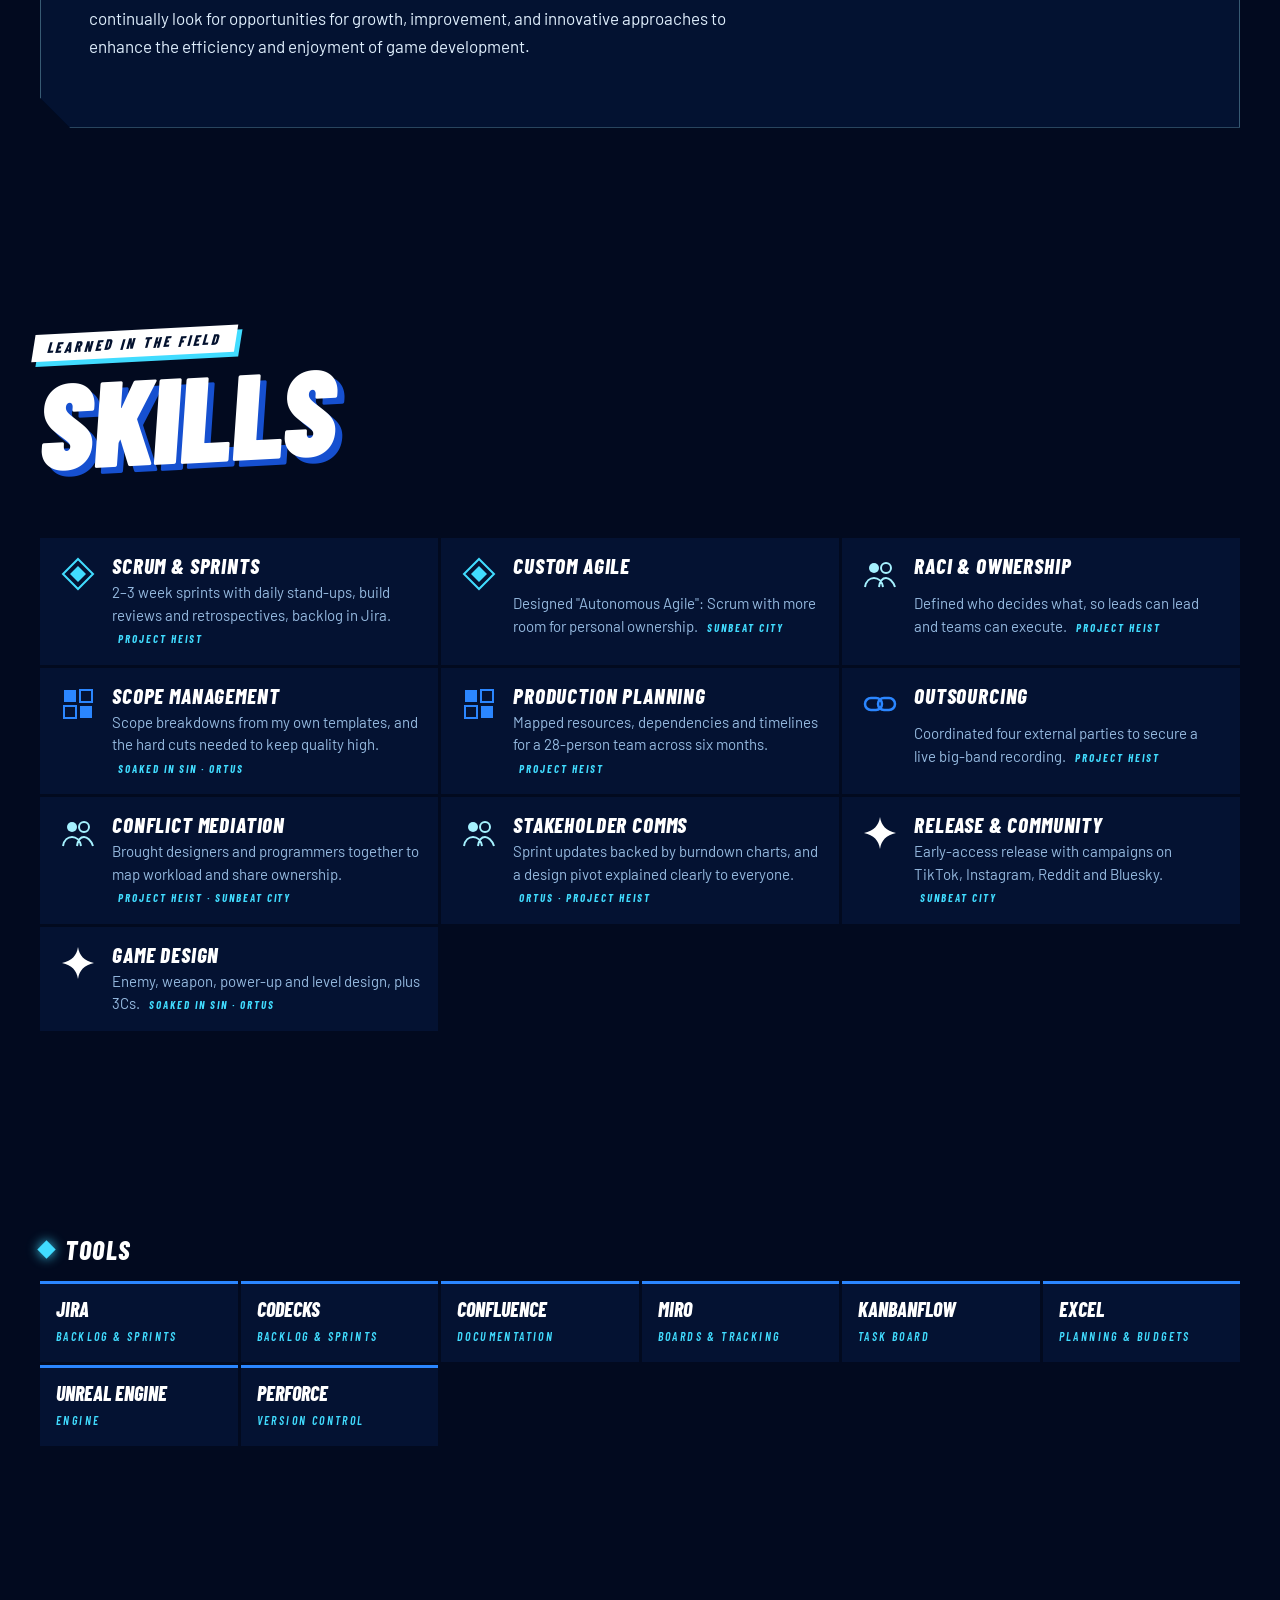
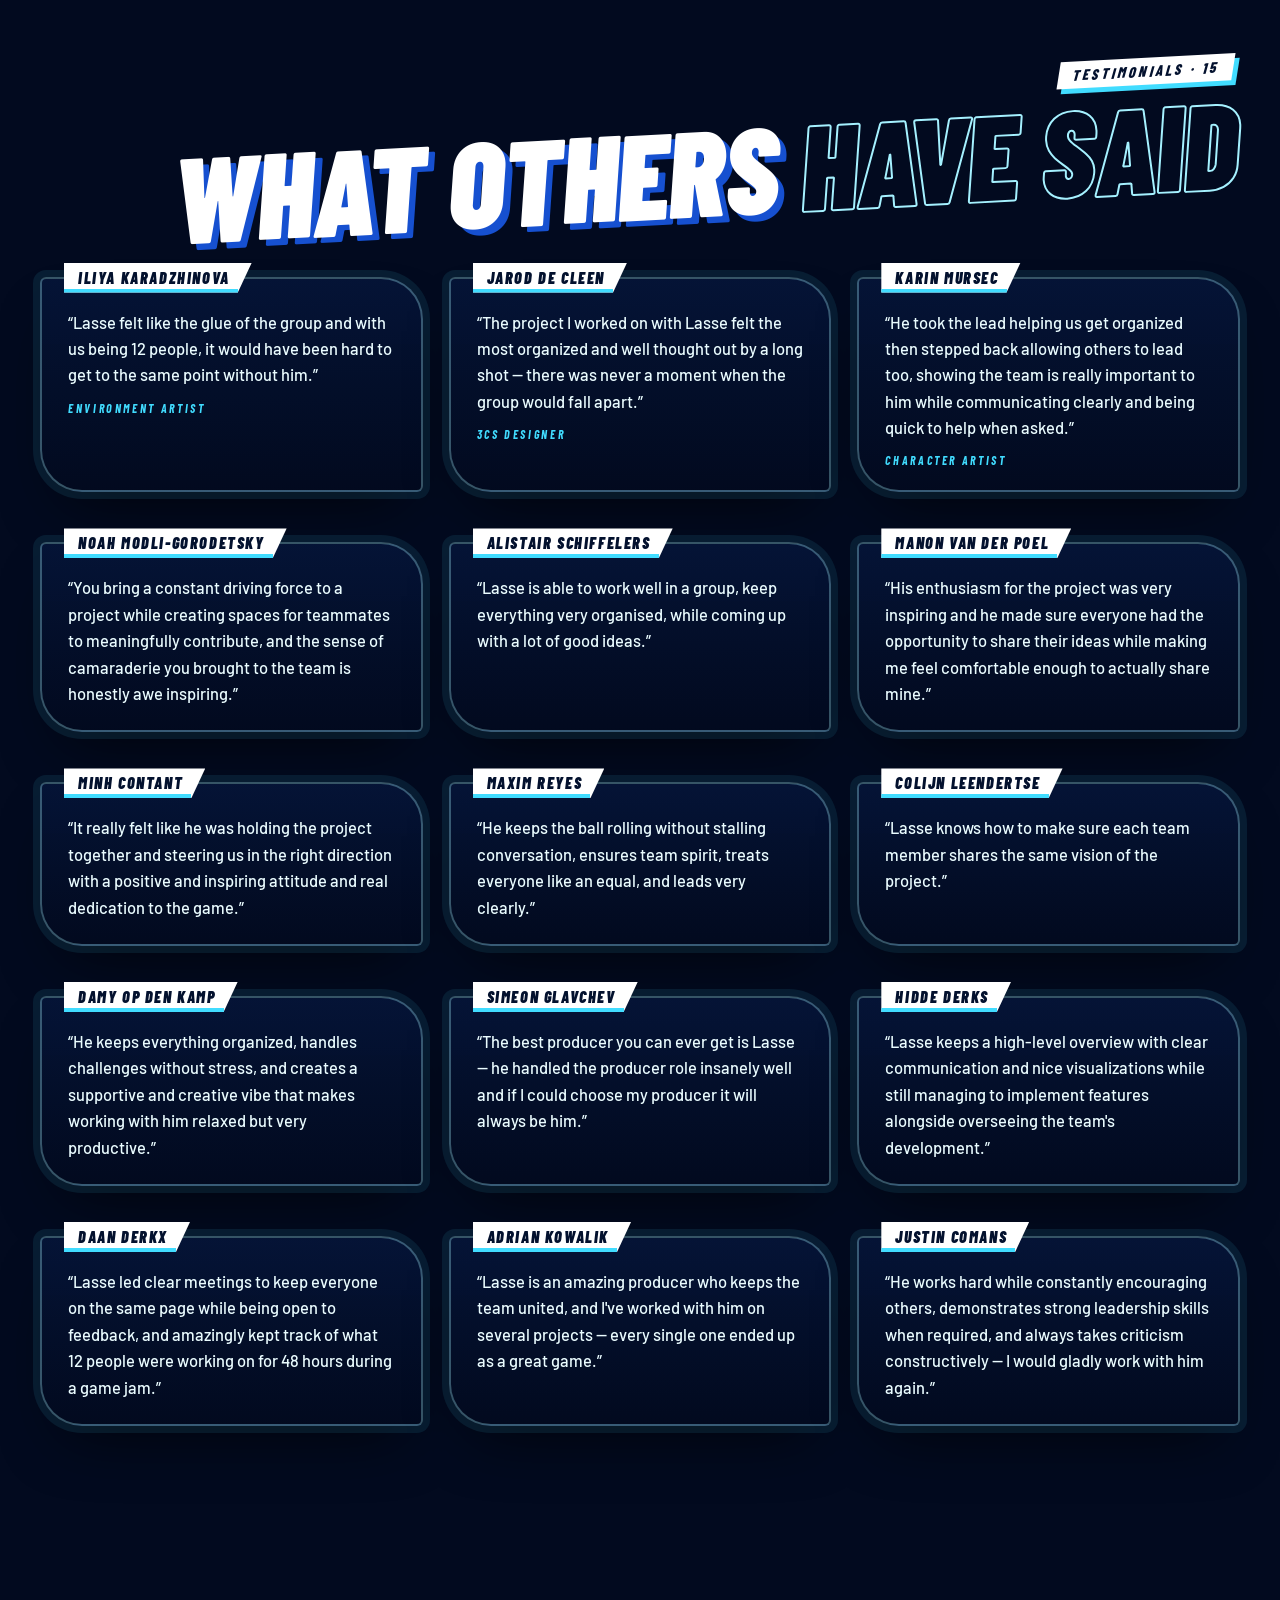
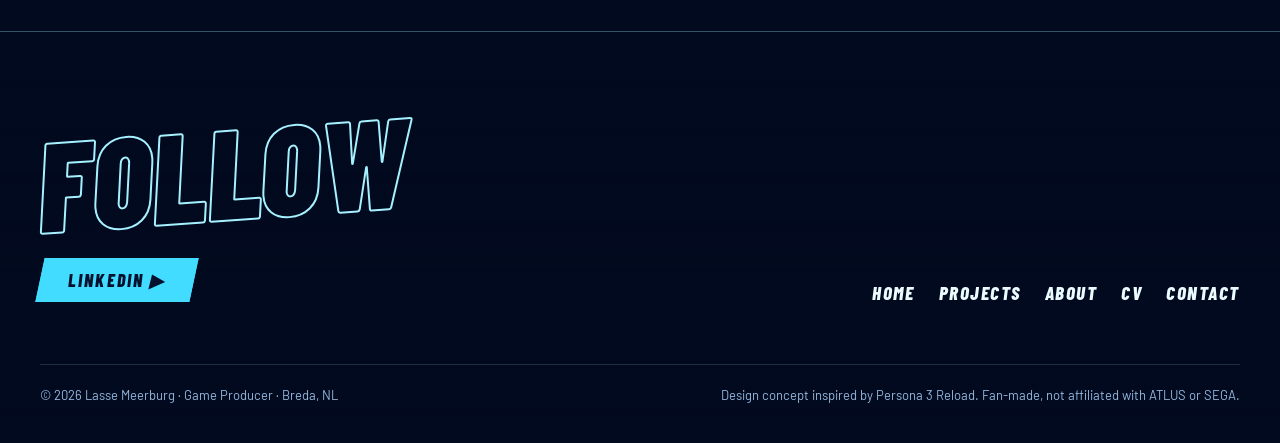
==== commit c29e0c4b: "Feedback round: calmer motion, plain labels, clearer navigation - Remove trophies, header date/moon/" ====
--- a/about.html
+++ b/about.html
@@ -34,16 +34,16 @@
   <section class="section" style="padding-top:calc(var(--header-h) + 60px)" aria-labelledby="page-title">
     <div class="wrap">
       <header class="title">
-        <span class="title__kicker">About me</span>
-        <h1 class="title__main" id="page-title">Status</h1>
+        <span class="title__kicker">Who I am</span>
+        <h1 class="title__main" id="page-title">About</h1>
       </header>
 
       <div class="status">
         <div class="status__card">
           <div class="arcana" data-tilt>
-            <span class="arcana__num">0</span>
+            <span class="arcana__num">Game Producer</span>
             <span class="arcana__art"><img src="https://images.squarespace-cdn.com/content/v1/67a513989b3bf35e9ae5f112/c608c3dd-22d5-4766-8b79-aef9ff87ccad/picture+of+me.jpg?format=750w" alt="Portrait of Lasse smiling, wearing a pale green polo shirt." width="750" height="1125" decoding="async"></span>
-            <span class="arcana__name">The Fool</span>
+            <span class="arcana__name">Lasse Meerburg</span>
           </div>
         </div>
 
@@ -55,16 +55,16 @@
             <div><dt>Base</dt><dd>Breda, the Netherlands</dd></div>
             <div><dt>Experience</dt><dd>2+ years making games</dd></div>
             <div><dt>Languages</dt><dd>Dutch (native) · English (fluent)</dd></div>
-            <div><dt>Side quests</dt><dd>Student ambassador · BUas Games Instagram · Production Guild</dd></div>
-            <div><dt>Off duty</dt><dd>Cycling · D&amp;D</dd></div>
+            <div><dt>Also</dt><dd>Student ambassador · BUas Games Instagram · Production Guild</dd></div>
+            <div><dt>Hobbies</dt><dd>Cycling · D&amp;D</dd></div>
           </dl>
 
-          <h3 class="label">Party size</h3>
-          <ul class="bars" data-reveal aria-label="Team size per project">
-            <li class="bar"><span class="bar__label">Project Heist</span><span class="bar__track"><span class="bar__fill" style="--v:100%"></span></span><span class="bar__val">28</span></li>
-            <li class="bar"><span class="bar__label">Sunbeat City</span><span class="bar__track"><span class="bar__fill" style="--v:75%"></span></span><span class="bar__val">21</span></li>
-            <li class="bar"><span class="bar__label">ORTUS</span><span class="bar__track"><span class="bar__fill" style="--v:46.4%"></span></span><span class="bar__val">13</span></li>
-            <li class="bar"><span class="bar__label">Soaked in Sin</span><span class="bar__track"><span class="bar__fill" style="--v:42.9%"></span></span><span class="bar__val">12</span></li>
+          <h3 class="label">Team sizes</h3>
+          <ul class="teams" data-reveal aria-label="Team size per project">
+            <li><b>28</b><span>Project Heist</span></li>
+            <li><b>21</b><span>Sunbeat City</span><small>grown from 6</small></li>
+            <li><b>12</b><span>Soaked in Sin</span></li>
+            <li><b>13</b><span>ORTUS</span></li>
           </ul>
         </div>
       </div>
@@ -96,7 +96,7 @@
         <li class="skill"><span class="skill__icon" style="color:var(--aqua)"><svg viewBox="0 0 34 34" aria-hidden="true"><circle cx="11" cy="11" r="5" fill="currentColor"/><circle cx="23" cy="11" r="5" fill="none" stroke="currentColor" stroke-width="2"/><path d="M2 30c1-6 5-9 9-9s8 3 9 9M16 30c1-6 4-9 7-9s7 3 9 9" fill="none" stroke="currentColor" stroke-width="2"/></svg></span><span class="skill__name">RACI &amp; Ownership</span><span class="skill__desc">Defined who decides what, so leads can lead and teams can execute. <span class="skill__src">Project Heist</span></span></li>
         <li class="skill"><span class="skill__icon" style="color:var(--azure)"><svg viewBox="0 0 34 34" aria-hidden="true"><rect x="3" y="3" width="12" height="12" fill="currentColor"/><rect x="19" y="3" width="12" height="12" fill="none" stroke="currentColor" stroke-width="2"/><rect x="3" y="19" width="12" height="12" fill="none" stroke="currentColor" stroke-width="2"/><rect x="19" y="19" width="12" height="12" fill="currentColor"/></svg></span><span class="skill__name">Scope Management</span><span class="skill__desc">Scope breakdowns from my own templates, and the hard cuts needed to keep quality high. <span class="skill__src">Soaked in Sin · ORTUS</span></span></li>
         <li class="skill"><span class="skill__icon" style="color:var(--azure)"><svg viewBox="0 0 34 34" aria-hidden="true"><rect x="3" y="3" width="12" height="12" fill="currentColor"/><rect x="19" y="3" width="12" height="12" fill="none" stroke="currentColor" stroke-width="2"/><rect x="3" y="19" width="12" height="12" fill="none" stroke="currentColor" stroke-width="2"/><rect x="19" y="19" width="12" height="12" fill="currentColor"/></svg></span><span class="skill__name">Production Planning</span><span class="skill__desc">Mapped resources, dependencies and timelines for a 28-person team across six months. <span class="skill__src">Project Heist</span></span></li>
-        <li class="skill"><span class="skill__icon" style="color:var(--accent)"><svg viewBox="0 0 34 34" aria-hidden="true"><rect x="2" y="11" width="17" height="12" rx="6" fill="none" stroke="currentColor" stroke-width="2.5"/><rect x="15" y="11" width="17" height="12" rx="6" fill="none" stroke="currentColor" stroke-width="2.5"/></svg></span><span class="skill__name">Outsourcing</span><span class="skill__desc">Coordinated four external parties to secure a live big-band recording. <span class="skill__src">Project Heist</span></span></li>
+        <li class="skill"><span class="skill__icon" style="color:var(--azure)"><svg viewBox="0 0 34 34" aria-hidden="true"><rect x="2" y="11" width="17" height="12" rx="6" fill="none" stroke="currentColor" stroke-width="2.5"/><rect x="15" y="11" width="17" height="12" rx="6" fill="none" stroke="currentColor" stroke-width="2.5"/></svg></span><span class="skill__name">Outsourcing</span><span class="skill__desc">Coordinated four external parties to secure a live big-band recording. <span class="skill__src">Project Heist</span></span></li>
         <li class="skill"><span class="skill__icon" style="color:var(--aqua)"><svg viewBox="0 0 34 34" aria-hidden="true"><circle cx="11" cy="11" r="5" fill="currentColor"/><circle cx="23" cy="11" r="5" fill="none" stroke="currentColor" stroke-width="2"/><path d="M2 30c1-6 5-9 9-9s8 3 9 9M16 30c1-6 4-9 7-9s7 3 9 9" fill="none" stroke="currentColor" stroke-width="2"/></svg></span><span class="skill__name">Conflict Mediation</span><span class="skill__desc">Brought designers and programmers together to map workload and share ownership. <span class="skill__src">Project Heist · Sunbeat City</span></span></li>
         <li class="skill"><span class="skill__icon" style="color:var(--aqua)"><svg viewBox="0 0 34 34" aria-hidden="true"><circle cx="11" cy="11" r="5" fill="currentColor"/><circle cx="23" cy="11" r="5" fill="none" stroke="currentColor" stroke-width="2"/><path d="M2 30c1-6 5-9 9-9s8 3 9 9M16 30c1-6 4-9 7-9s7 3 9 9" fill="none" stroke="currentColor" stroke-width="2"/></svg></span><span class="skill__name">Stakeholder Comms</span><span class="skill__desc">Sprint updates backed by burndown charts, and a design pivot explained clearly to everyone. <span class="skill__src">ORTUS · Project Heist</span></span></li>
         <li class="skill"><span class="skill__icon" style="color:var(--white)"><svg viewBox="0 0 34 34" aria-hidden="true"><path d="M17 1c1.5 9 6 13.5 16 16-10 2.5-14.5 7-16 16-1.5-9-6-13.5-16-16 10-2.5 14.5-7 16-16Z" fill="currentColor"/></svg></span><span class="skill__name">Release &amp; Community</span><span class="skill__desc">Early-access release with campaigns on TikTok, Instagram, Reddit and Bluesky. <span class="skill__src">Sunbeat City</span></span></li>
@@ -108,7 +108,7 @@
   <!-- ===== Equipment ===== -->
   <section class="section section--tight" aria-labelledby="equip-title">
     <div class="wrap">
-      <h2 class="label" id="equip-title">Equipment</h2>
+      <h2 class="label" id="equip-title">Tools</h2>
       <ul class="equip" data-reveal>
         <li><b>Jira</b><span>Backlog &amp; sprints</span></li>
         <li><b>Codecks</b><span>Backlog &amp; sprints</span></li>
@@ -126,7 +126,7 @@
   <section class="section" id="backlog" aria-labelledby="backlog-title">
     <div class="wrap">
       <header class="title title--right" data-reveal>
-        <span class="title__kicker">Backlog · 15 entries</span>
+        <span class="title__kicker">Testimonials · 15</span>
         <h2 class="title__main" id="backlog-title">What others <em>have said</em></h2>
       </header>
       <ul class="backlog">
--- a/assets/css/style.css
+++ b/assets/css/style.css
@@ -1370,18 +1370,12 @@
   filter: drop-shadow(0 0 1.5px var(--aqua)) drop-shadow(0 0 26px color-mix(in srgb, var(--cyan) 45%, transparent)) saturate(.85);
   transform-origin: 50% 100%; animation: idle 5.5s ease-in-out infinite;
 }
-.hero__tint {
-  position: absolute; inset: 0; pointer-events: none; transform-origin: 50% 100%; animation: idle 5.5s ease-in-out infinite;
-  background: linear-gradient(180deg, color-mix(in srgb, var(--azure) 35%, transparent), color-mix(in srgb, var(--blue) 80%, transparent) 70%);
-  mix-blend-mode: color; opacity: .55;
-  -webkit-mask-position: bottom; mask-position: bottom; -webkit-mask-size: contain; mask-size: contain; -webkit-mask-repeat: no-repeat; mask-repeat: no-repeat;
-}
 @keyframes idle { 50% { scale: 1.012 1.006; } }
 .hero__rim { position: absolute; left: 50%; bottom: -6px; width: 140%; height: 40px; translate: -50% 0; border-radius: 50%; background: radial-gradient(ellipse, color-mix(in srgb, var(--cyan) 45%, transparent), transparent 70%); filter: blur(6px); }
 .hero__figure .hero__badge { left: auto; right: 4%; bottom: 14%; z-index: 2; }
 .hero--menu .hero__photo { display: none; }
 .hero--menu.no-cutout .hero__photo { display: block; }
-.hero--menu.no-cutout .hero__person, .hero--menu.no-cutout .hero__halo, .hero--menu.no-cutout .hero__slash, .hero--menu.no-cutout .hero__rim { display: none; }
+.hero--menu.no-cutout .hero__person, .hero--menu.no-cutout .hero__halo, .hero--menu.no-cutout .hero__rim { display: none; }
 .hero--menu.no-cutout .hero__figure { min-height: 0; }
 @media (prefers-reduced-motion: no-preference) {
   .hero__person { animation: personIn 1.1s .15s var(--ease) both; }
@@ -1399,20 +1393,6 @@
 /* ---------- Wipe tip ------------------------------------------------------ */
 .wipe__label > span { display: inline-flex; align-items: center; gap: 10px; font: 700 italic 15px/1 var(--f-display); letter-spacing: .4em; text-transform: uppercase; color: var(--aqua); }
 .wipe__label > span::before { content: ""; width: 14px; height: 14px; border: 2px solid currentColor; border-top-color: transparent; border-radius: 50%; animation: spin .7s linear infinite; }
-.wipe__tip {
-  display: flex; align-items: baseline; gap: 12px; max-width: 640px; margin: 10px 0 0; padding: 12px 18px;
-  background: color-mix(in srgb, var(--abyss) 55%, transparent); border-left: 4px solid var(--cyan);
-  font: 500 16px/1.45 var(--f-body); letter-spacing: 0; text-transform: none; color: var(--foam); text-align: left;
-  transform: rotate(-2deg);
-}
-.wipe__tip i { flex: none; padding: 4px 9px; background: var(--cyan); color: var(--ink); font: 900 italic 14px/1 var(--f-display); letter-spacing: .2em; text-transform: uppercase; transform: skew(var(--skew)); }
-.wipe__tip span:empty { display: none; }
-.wipe.is-out:not(.is-intro) i:nth-child(3) { animation-delay: .35s; }
-.wipe.is-out:not(.is-intro) i:nth-child(2) { animation-delay: .4s; }
-.wipe.is-out:not(.is-intro) i:nth-child(1) { animation-delay: .45s; }
-.wipe.is-out:not(.is-intro) .wipe__label { animation: labelOut .3s .32s var(--ease) both; }
-@media (max-width: 620px) { .wipe__tip { font-size: 14px; } }
-
 /* ---------- "Let's team up!" finish screen ------------------------------ */
 .finisher { position: fixed; inset: 0; z-index: 240; display: grid; place-items: center; overflow: hidden; pointer-events: none; visibility: hidden; }
 .finisher.is-on { visibility: visible; }
@@ -1439,54 +1419,6 @@
 @keyframes finSlash { from { transform: rotate(-14deg) translateX(-130%); } to { transform: rotate(-14deg) translateX(0); } }
 @keyframes finText { 0% { opacity: 0; scale: 2.8; } 55% { opacity: 1; scale: .92; } 78% { scale: 1.04; } 100% { opacity: 1; scale: 1; } }
 
-/* ---------- Trophies ------------------------------------------------------ */
-.toasts { position: fixed; right: 18px; top: calc(var(--header-h) + 14px); z-index: 230; display: grid; gap: 10px; pointer-events: none; }
-.toast {
-  display: grid; grid-template-columns: 48px 1fr; column-gap: 14px; align-items: center;
-  width: min(360px, calc(100vw - 36px)); padding: 12px 18px 12px 12px;
-  background: var(--panel-strong); border: 2px solid var(--cyan);
-  box-shadow: 8px 8px 0 color-mix(in srgb, var(--cyan) 40%, transparent), 0 20px 40px -12px rgba(0, 0, 0, .7);
-  clip-path: polygon(0 0, 100% 0, 100% calc(100% - 16px), calc(100% - 16px) 100%, 0 100%);
-  animation: toastIn .55s var(--ease-back) both;
-}
-.toast.is-leaving { animation: toastOut .35s var(--ease) both; }
-.toast__icon { grid-row: 1 / 4; width: 48px; height: 48px; display: grid; place-items: center; background: var(--cyan); color: var(--ink); transform: skew(var(--skew)); }
-.toast__icon svg { width: 28px; height: 28px; transform: skew(12deg); }
-.toast__kicker { font: 800 italic 12px/1.2 var(--f-display); letter-spacing: .24em; text-transform: uppercase; color: var(--cyan); }
-.toast__name { font: 900 italic 22px/1.05 var(--f-display); text-transform: uppercase; color: var(--white); }
-.toast__desc { font-size: 14px; line-height: 1.35; color: var(--muted); }
-@keyframes toastIn { from { opacity: 0; translate: 120% 0; } }
-@keyframes toastOut { to { opacity: 0; translate: 120% 0; } }
-
-.trophies { position: fixed; inset: 0; z-index: 170; display: grid; place-items: center; padding: 24px; background: color-mix(in srgb, var(--abyss) 92%, transparent); animation: lbBg .3s ease both; }
-.trophies[hidden] { display: none; }
-.trophies__panel { position: relative; width: min(780px, 100%); max-height: calc(100vh - 48px); overflow: auto; padding: clamp(22px, 4vw, 40px); background: var(--panel-strong); border: 2px solid var(--line); box-shadow: 12px 12px 0 color-mix(in srgb, var(--cyan) 30%, transparent); animation: trophiesIn .5s var(--ease-back) both; }
-@keyframes trophiesIn { from { opacity: 0; scale: .9; translate: 0 30px; } }
-.trophies__head { display: flex; flex-wrap: wrap; align-items: center; gap: 12px 20px; margin-bottom: 18px; }
-.trophies__title { margin: 0; font: 900 italic clamp(40px, 6vw, 64px)/.9 var(--f-display); text-transform: uppercase; color: var(--white); text-shadow: .05em .05em 0 var(--blue); transform: rotate(-3deg); }
-.trophies__count { font: 900 italic 24px/1 var(--f-display); color: var(--cyan); }
-.trophies__close { margin-left: auto; }
-.trophies__bar { height: 10px; margin-bottom: 22px; background: color-mix(in srgb, var(--abyss) 80%, transparent); border: 1px solid var(--line); transform: skew(var(--skew)); overflow: hidden; }
-.trophies__bar i { display: block; height: 100%; width: var(--v, 0%); background: linear-gradient(90deg, var(--blue), var(--cyan), var(--white)); transition: width .8s var(--ease-back); }
-.trophy-list { list-style: none; margin: 0; padding: 0; display: grid; grid-template-columns: repeat(auto-fill, minmax(220px, 1fr)); gap: 8px; }
-.trophy { display: grid; grid-template-columns: 38px 1fr; column-gap: 12px; align-items: center; padding: 12px 14px; background: color-mix(in srgb, var(--night) 85%, transparent); border-left: 3px solid var(--line); }
-.trophy.is-unlocked { border-left-color: var(--cyan); }
-.trophy__icon { grid-row: 1 / 3; width: 38px; height: 38px; display: grid; place-items: center; color: color-mix(in srgb, var(--muted) 55%, transparent); }
-.trophy__icon svg { width: 30px; height: 30px; }
-.trophy.is-unlocked .trophy__icon { color: var(--cyan); filter: drop-shadow(0 0 8px var(--cyan)); }
-.trophy__name { font: 800 italic 17px/1.1 var(--f-display); letter-spacing: .04em; text-transform: uppercase; color: var(--white); }
-.trophy:not(.is-unlocked) .trophy__name { color: var(--muted); letter-spacing: .3em; }
-.trophy__desc { font-size: 13px; line-height: 1.35; color: var(--muted); }
-.menu__trophies { position: absolute; right: 7vw; bottom: 4.5vh; }
-.menu__trophies svg, .ftr__trophies svg { width: 18px; height: 18px; }
-.menu__trophies b, .ftr__trophies b { color: inherit; opacity: .8; }
-.ftr__trophies {
-  display: inline-flex; align-items: center; gap: 6px; padding: 0; border: 0; background: none; cursor: pointer;
-  font: 800 italic 19px/1 var(--f-display); letter-spacing: .08em; text-transform: uppercase; color: var(--cyan);
-}
-.ftr__trophies:hover { color: var(--white); }
-@media (max-width: 620px) { .menu__trophies { right: 6vw; bottom: 9vh; } }
-
 /* ---------- Controller ---------------------------------------------------- */
 .pad-bar {
   position: fixed; left: 50%; bottom: 16px; z-index: 220; translate: -50% 0;
@@ -1637,5 +1569,124 @@
 .cal__dow[data-day="0"], .cal__dow[data-day="6"], .daycal__dow[data-day="0"], .daycal__dow[data-day="6"] { color: var(--ink); }
 :root[data-theme="dark-hour"] .cal__dow[data-day="0"], :root[data-theme="dark-hour"] .daycal__dow[data-day="0"] { color: #fff; }
 
-/* Trophy toasts sit next to the Trophies button while the menu is open */
-html.menu-open .toasts { top: auto; bottom: calc(4.5vh + 72px); }
+
+/* ---------- Home: speaker portrait beside the intro dialogue -------------- */
+.speaker { display: grid; grid-template-columns: clamp(200px, 24vw, 300px) minmax(0, 1fr); gap: clamp(22px, 3.5vw, 48px); align-items: center; }
+.speaker__portrait { --para: polygon(14% 0, 100% 0, 86% 100%, 0 100%); position: relative; margin: 0; aspect-ratio: 4 / 5; }
+.speaker__frame { position: absolute; inset: 0; translate: 14px 14px; background: var(--cyan); clip-path: var(--para); transition: translate .4s var(--ease-back); }
+.speaker__img { position: absolute; inset: 0; overflow: hidden; clip-path: var(--para); background: var(--deep); }
+.speaker__img img { width: 100%; height: 100%; object-fit: cover; object-position: 38% 28%; filter: saturate(.85) contrast(1.06); transform-origin: 50% 90%; transition: transform .6s var(--ease); }
+.speaker__img::before { content: ""; position: absolute; inset: 0; z-index: 1; background: var(--azure); mix-blend-mode: color; opacity: .3; transition: opacity .4s; }
+.speaker__img::after { content: ""; position: absolute; inset: 0; z-index: 1; background: linear-gradient(200deg, transparent 40%, color-mix(in srgb, var(--blue) 70%, transparent)); mix-blend-mode: multiply; }
+.speaker__portrait:hover .speaker__img img { transform: scale(1.05); }
+.speaker__portrait:hover .speaker__img::before { opacity: .12; }
+/* While Lasse is "talking", the portrait bobs like a speaking character */
+.speaker:has(.dialog.is-typing) .speaker__img img { animation: talk .42s ease-in-out infinite; }
+.speaker:has(.dialog.is-typing) .speaker__frame { translate: 20px 20px; }
+@keyframes talk { 50% { transform: translateY(-4px) scale(1.012); } }
+.speaker__talk .dialog { margin-top: 22px; }
+@media (max-width: 700px) {
+  .speaker { grid-template-columns: 1fr; }
+  .speaker__portrait { width: min(220px, 62vw); justify-self: center; }
+}
+
+/* ==========================================================================
+   v4 — feedback round: calmer, plainer, easier to scan
+   ========================================================================== */
+
+/* Header: navigation only; the menu button sits at the far right */
+.menu-btn { margin-left: 0; }
+@media (max-width: 1240px) { .menu-btn { margin-left: auto; } }
+
+/* Menu: Extras (Dark Hour theme, sound effects) */
+.menu__extras { position: absolute; right: 7vw; bottom: 4.5vh; display: grid; gap: 8px; justify-items: end; }
+.menu__extras-title { margin: 0 0 2px; font: 700 italic 13px/1 var(--f-display); letter-spacing: .26em; text-transform: uppercase; color: var(--muted); }
+.menu__extras .dh-btn, .menu__extras .sfx-btn { gap: 10px; padding: 10px 16px; font-size: 15px; }
+.menu__extras .dh-btn span, .menu__extras .sfx-btn span { display: inline; }
+.menu__state { min-width: 2.6em; padding: 3px 6px; border: 1px solid currentColor; font: 900 italic 12px/1 var(--f-display); letter-spacing: .14em; text-align: center; }
+@media (max-width: 620px) {
+  .menu__extras { right: 6vw; bottom: 6vh; }
+  .menu__hint { display: none; }
+}
+
+/* Calmer: nothing drifts or loops on its own */
+.bg__rays { animation: none; }
+.bg__waves { animation-duration: 90s; }
+.bg__caustics { opacity: .14; }
+:root[data-theme="dark-hour"] .bg__caustics { opacity: .1; }
+.has-caustics .bg__rays { opacity: .6; }
+.arcana.is-dealt { animation: deal .95s var(--ease) both; }
+.hero__halo, .hero__cutout { animation: none; }
+.hero__role::after, .phero__role::after, .status__class::after { content: none; }
+.hero__prompt { animation: breathe 2.6s ease-in-out infinite; }
+.rankup::before { content: none; }
+
+/* Headings reveal as whole words */
+@media (prefers-reduced-motion: no-preference) {
+  .hero__title > span { animation: slam .8s var(--ease) both; }
+  .hero__title > span:last-child { animation-delay: .1s; }
+  .phero__title { animation: slam .8s var(--ease) both; }
+  .is-arriving .hero__title > span, .is-arriving .phero__title { animation-play-state: paused; }
+}
+.js .title .title__main { transition: opacity .7s var(--ease), translate .7s var(--ease); }
+.js .title:not(.is-in) .title__main { opacity: 0; translate: -30px 0; }
+
+/* Cut-out: blue (or green) grade done with filters, so no mask is needed */
+.hero__cutout {
+  --tone: grayscale(.45) sepia(.35) hue-rotate(175deg) saturate(1.25) brightness(.97);
+  filter: var(--tone) drop-shadow(0 0 1.5px var(--aqua)) drop-shadow(0 0 22px color-mix(in srgb, var(--cyan) 35%, transparent));
+}
+:root[data-theme="dark-hour"] .hero__cutout { --tone: grayscale(.45) sepia(.35) hue-rotate(50deg) saturate(1.15) brightness(.97); }
+
+/* Static quotes (not clickable) */
+.quote { position: relative; margin: 28px 0 0; padding: 26px 28px 22px 66px; background: color-mix(in srgb, var(--night) 85%, transparent); border-left: 4px solid var(--cyan); }
+.quote::before { content: "“"; position: absolute; left: 18px; top: 8px; font: 900 italic 76px/1 var(--f-display); color: var(--cyan); opacity: .85; }
+.quote p { margin: 0; font: 500 clamp(18px, 2vw, 22px)/1.55 var(--f-body); color: var(--foam); }
+.quote cite { display: block; margin-top: 14px; font: 700 italic 13px/1 var(--f-display); letter-spacing: .24em; text-transform: uppercase; color: var(--cyan); }
+
+/* Dialogue answers read as links, not dropdowns */
+.choice { padding: 15px 60px 15px 28px; }
+.choice::after {
+  content: "→"; left: auto; right: 24px; border: 0;
+  font: 900 italic 24px/1 var(--f-display); color: var(--cyan); opacity: .85;
+  transition: translate .25s var(--ease-back), color .15s, opacity .15s;
+}
+.choice:hover::after, .choice:focus-visible::after { translate: 6px -50%; color: var(--blue); border: 0; opacity: 1; }
+@media (max-width: 620px) { .choice { padding-left: 24px; } }
+
+/* About: plain team-size tiles instead of bars */
+.teams { list-style: none; margin: 0; padding: 0; display: grid; grid-template-columns: repeat(auto-fit, minmax(130px, 1fr)); gap: 3px; }
+.teams li { padding: 14px 16px; background: color-mix(in srgb, var(--night) 82%, transparent); border-top: 3px solid var(--azure); }
+.teams b { display: block; font: 900 italic 42px/1 var(--f-display); color: var(--white); text-shadow: 3px 3px 0 var(--blue); }
+.teams span { display: block; margin-top: 8px; font: 700 italic 14px/1.2 var(--f-display); letter-spacing: .12em; text-transform: uppercase; color: var(--foam); }
+.teams small { display: block; margin-top: 4px; font-size: 12.5px; color: var(--muted); }
+
+/* Projects list: years in the number column */
+.slink__num { font-size: 17px; letter-spacing: .06em; }
+
+/* CV: month + year calendar, a connector to the entry it shows, and that entry highlighted */
+.cv-layout { position: relative; }
+.daycal__md { font-size: 66px; }
+.daycal__link { position: absolute; inset: 0; width: 100%; height: 100%; overflow: visible; pointer-events: none; color: var(--cyan); }
+.daycal__path { fill: none; stroke: currentColor; stroke-width: 2; stroke-dasharray: 6 5; }
+.tl__date { transition: box-shadow .3s, scale .35s var(--ease-back); }
+.tl__body { transition: border-color .3s, box-shadow .3s; }
+.tl.is-current .tl__date { scale: 1.05; box-shadow: 6px 6px 0 var(--cyan), 0 0 26px color-mix(in srgb, var(--cyan) 45%, transparent); }
+.tl.is-current .tl__body { border-color: var(--cyan); box-shadow: 0 0 0 1px var(--cyan); }
+@media (max-width: 1000px) { .daycal__link { display: none; } }
+
+/* Chapter list: hovering it shows every section name at once */
+.chapters:hover .chapters__label, .chapters:focus-within .chapters__label { max-width: 280px; opacity: 1; }
+
+/* Interface labels aren't text to copy; keep body copy selectable */
+.hdr, .menu, .btn, .choice, .chip, .chips__label, .kicker, .title__kicker, .label, .tl__date, .daycal,
+.arcana, .slink__list, .compendium, .ctag, .chapters, .hmenu, .hero__stats, .teams, .dialog__name,
+.quest__stamp, .pad-bar, .wipe, .to-top, .pnav, .ftr__nav, .badge, .skill__src, .talk__ctrl,
+.phone__top, .proj__role, .phero__role, .hero__role, .status__class, .menu-btn, .facts dt, .params dt,
+.meta dt, .quest__rows dt, .h3__num, .lb__close, .lb__nav, .hero__prompt {
+  -webkit-user-select: none; user-select: none;
+}
+
+/* Menu close button lives top-right (where the Menu button is), clear of Extras */
+.menu .menu__close { position: absolute; top: 18px; right: clamp(16px, 3vw, 40px); }
+.quote::before { font: 700 82px/1 Georgia, "Times New Roman", serif; top: 10px; }
